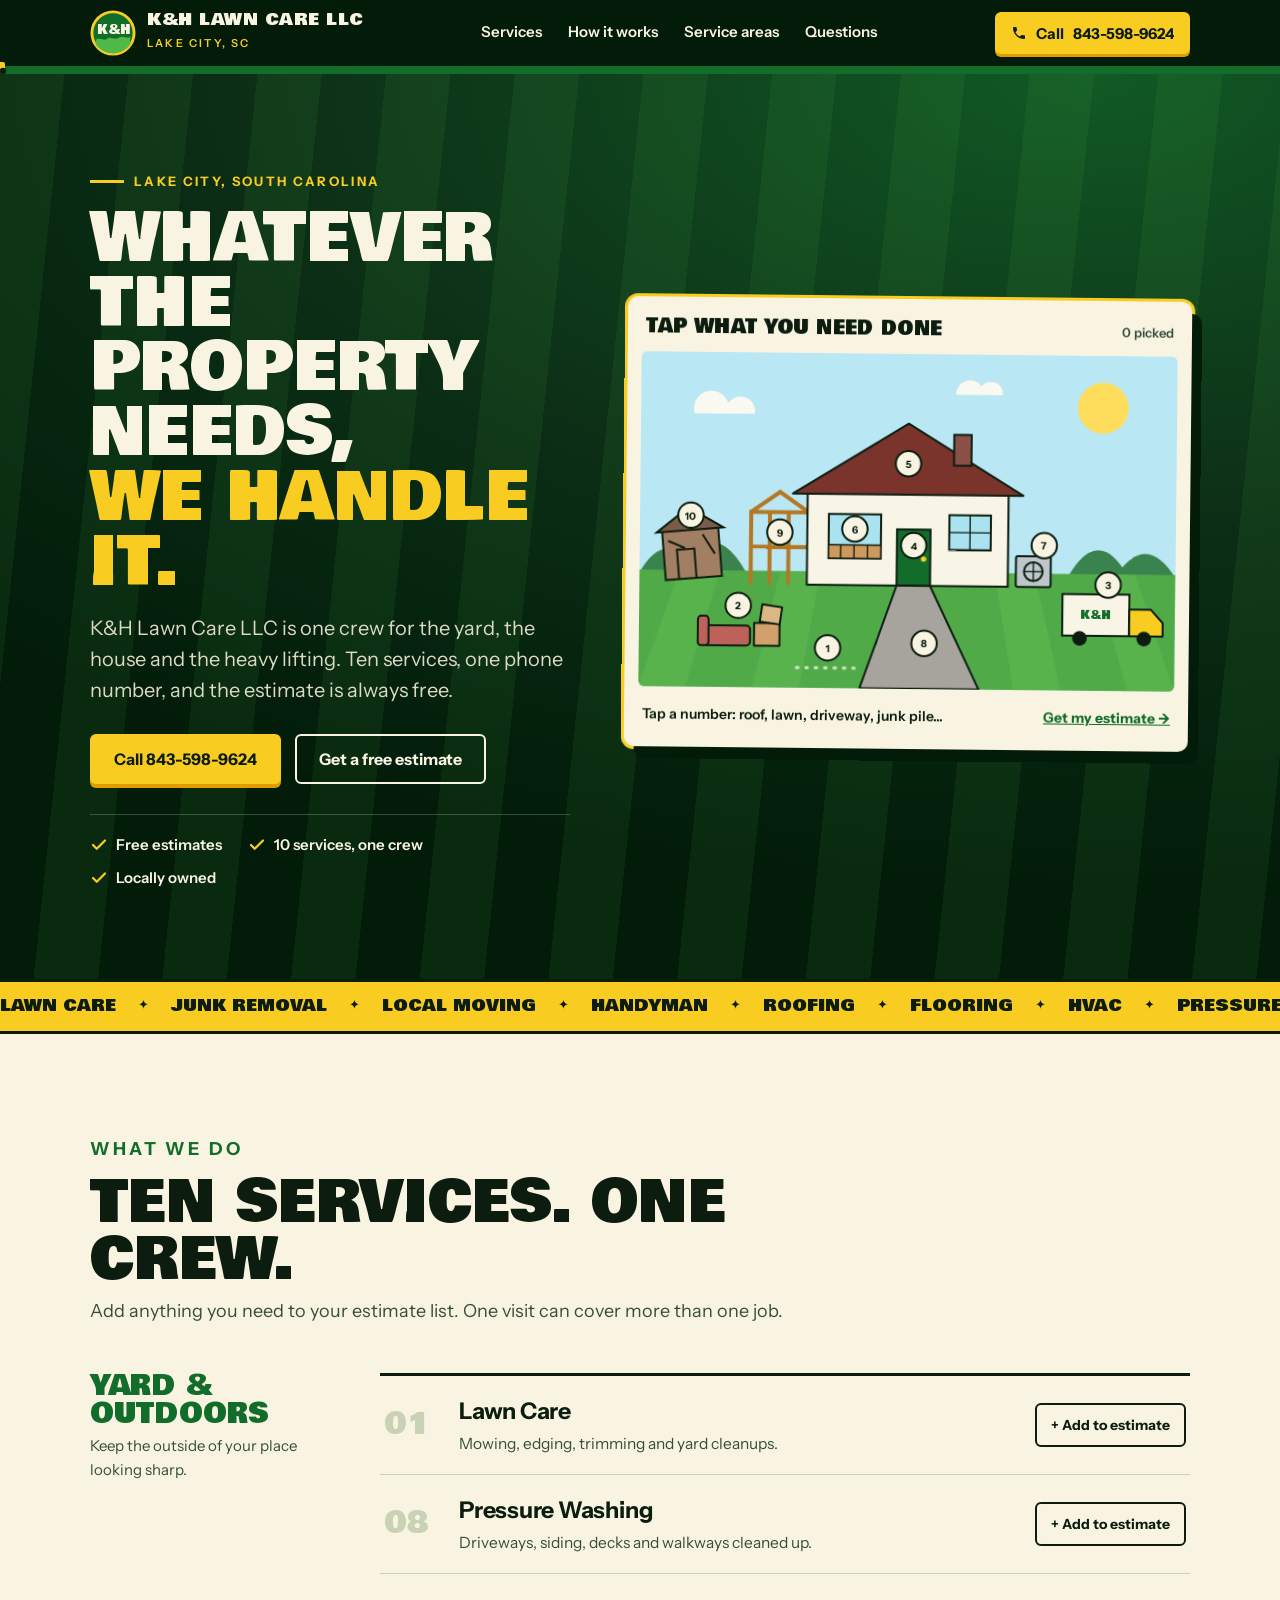
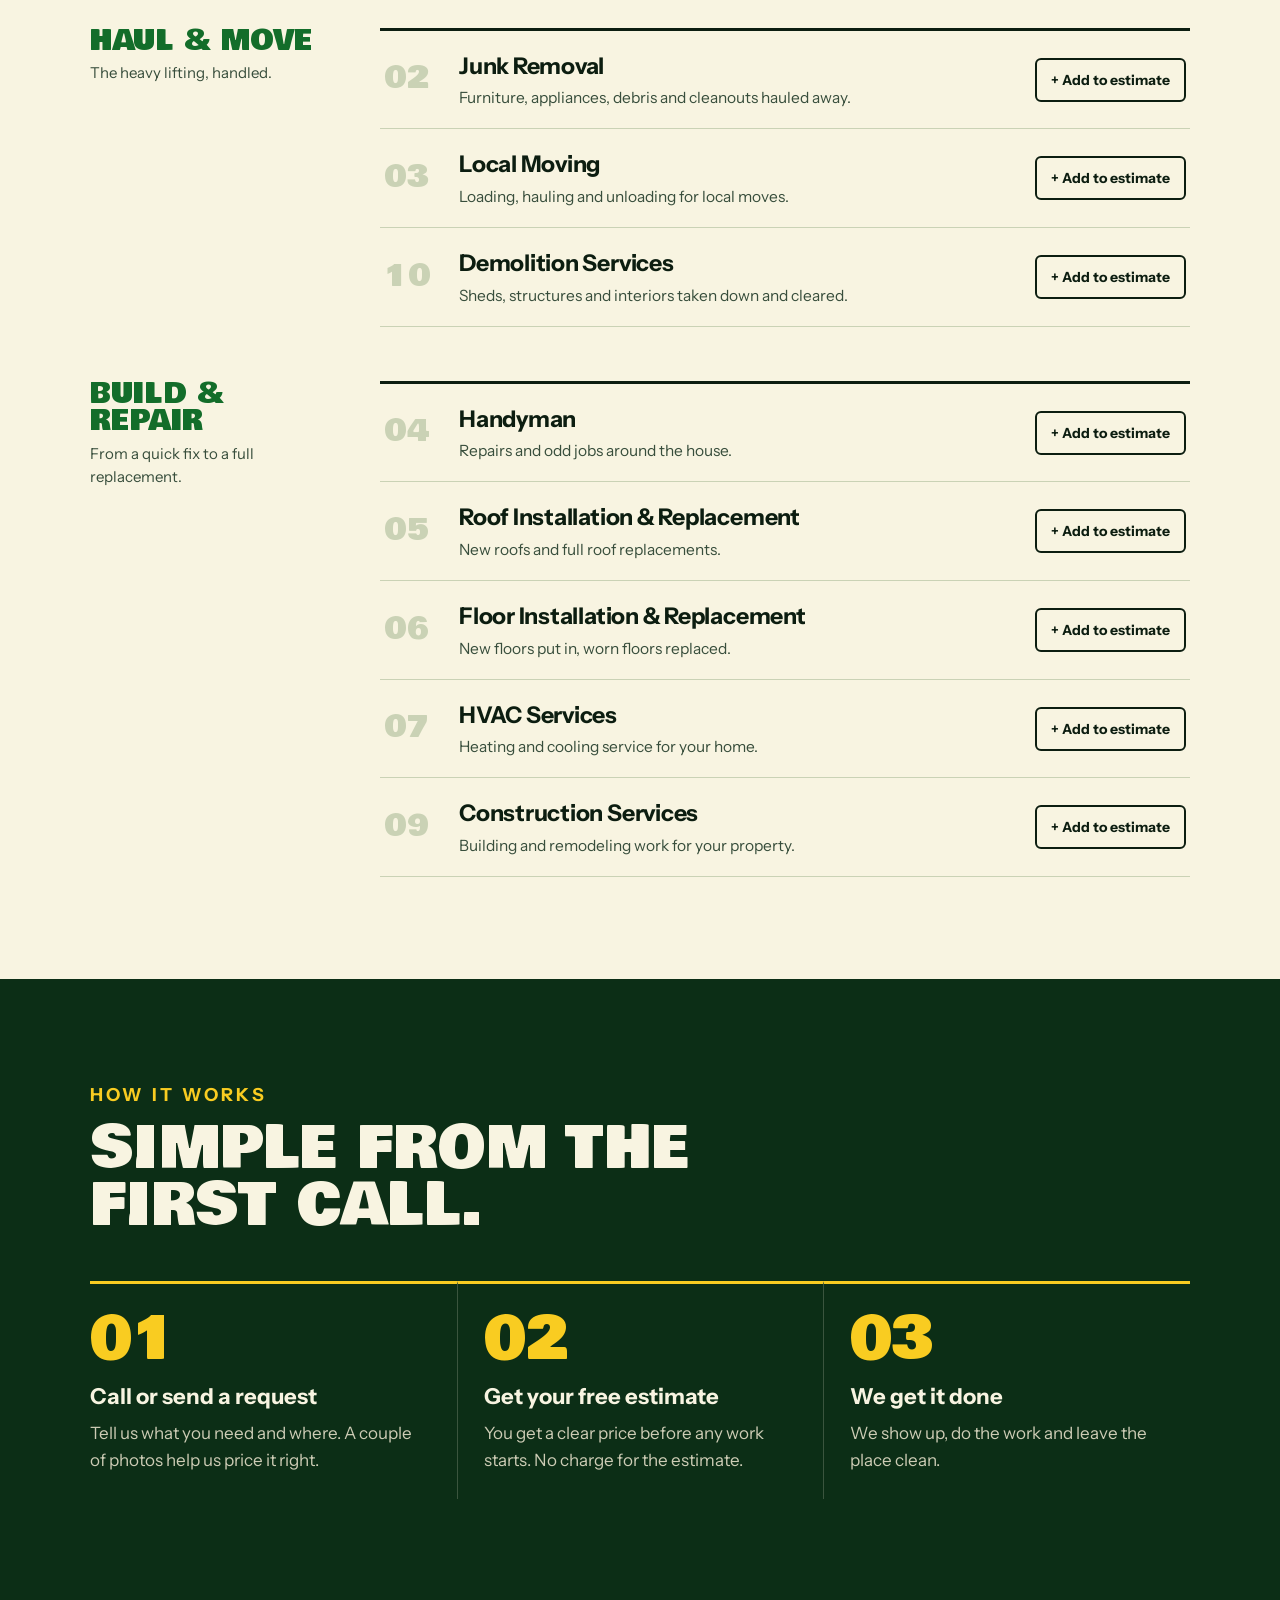
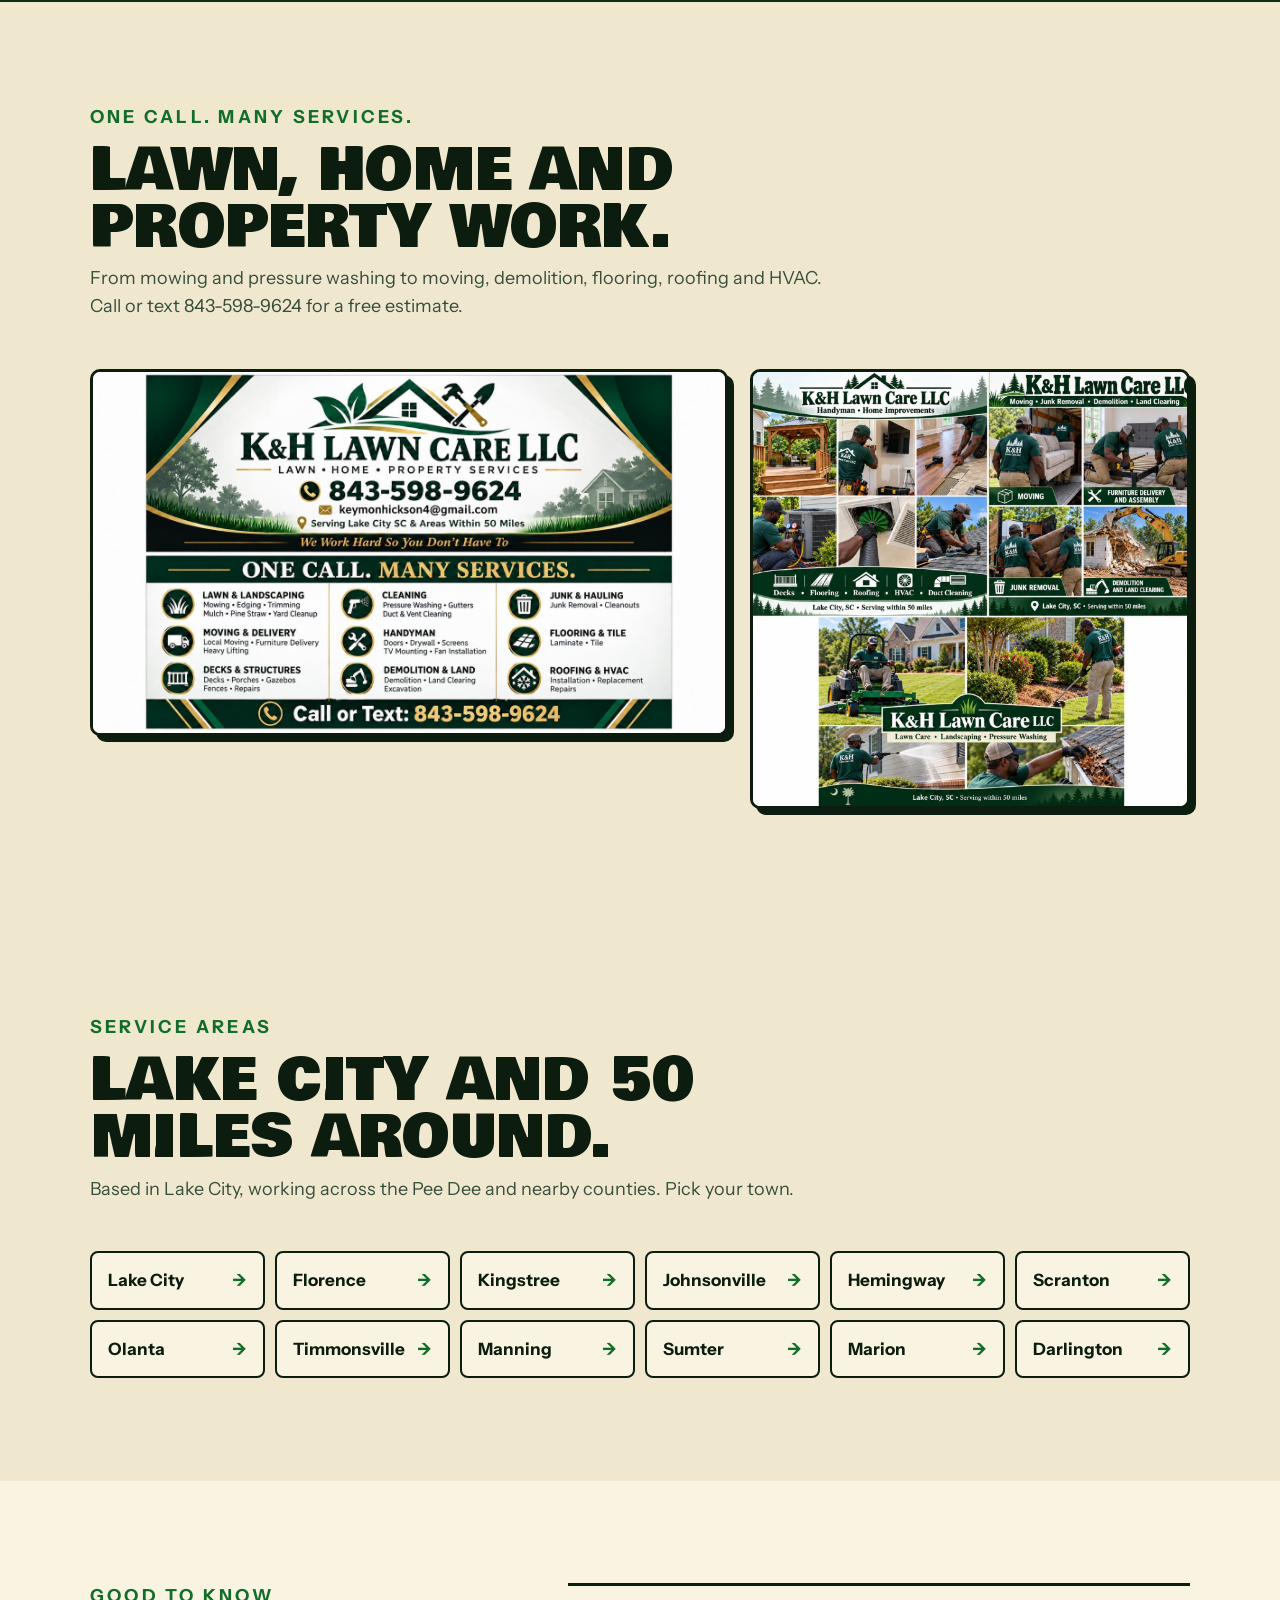
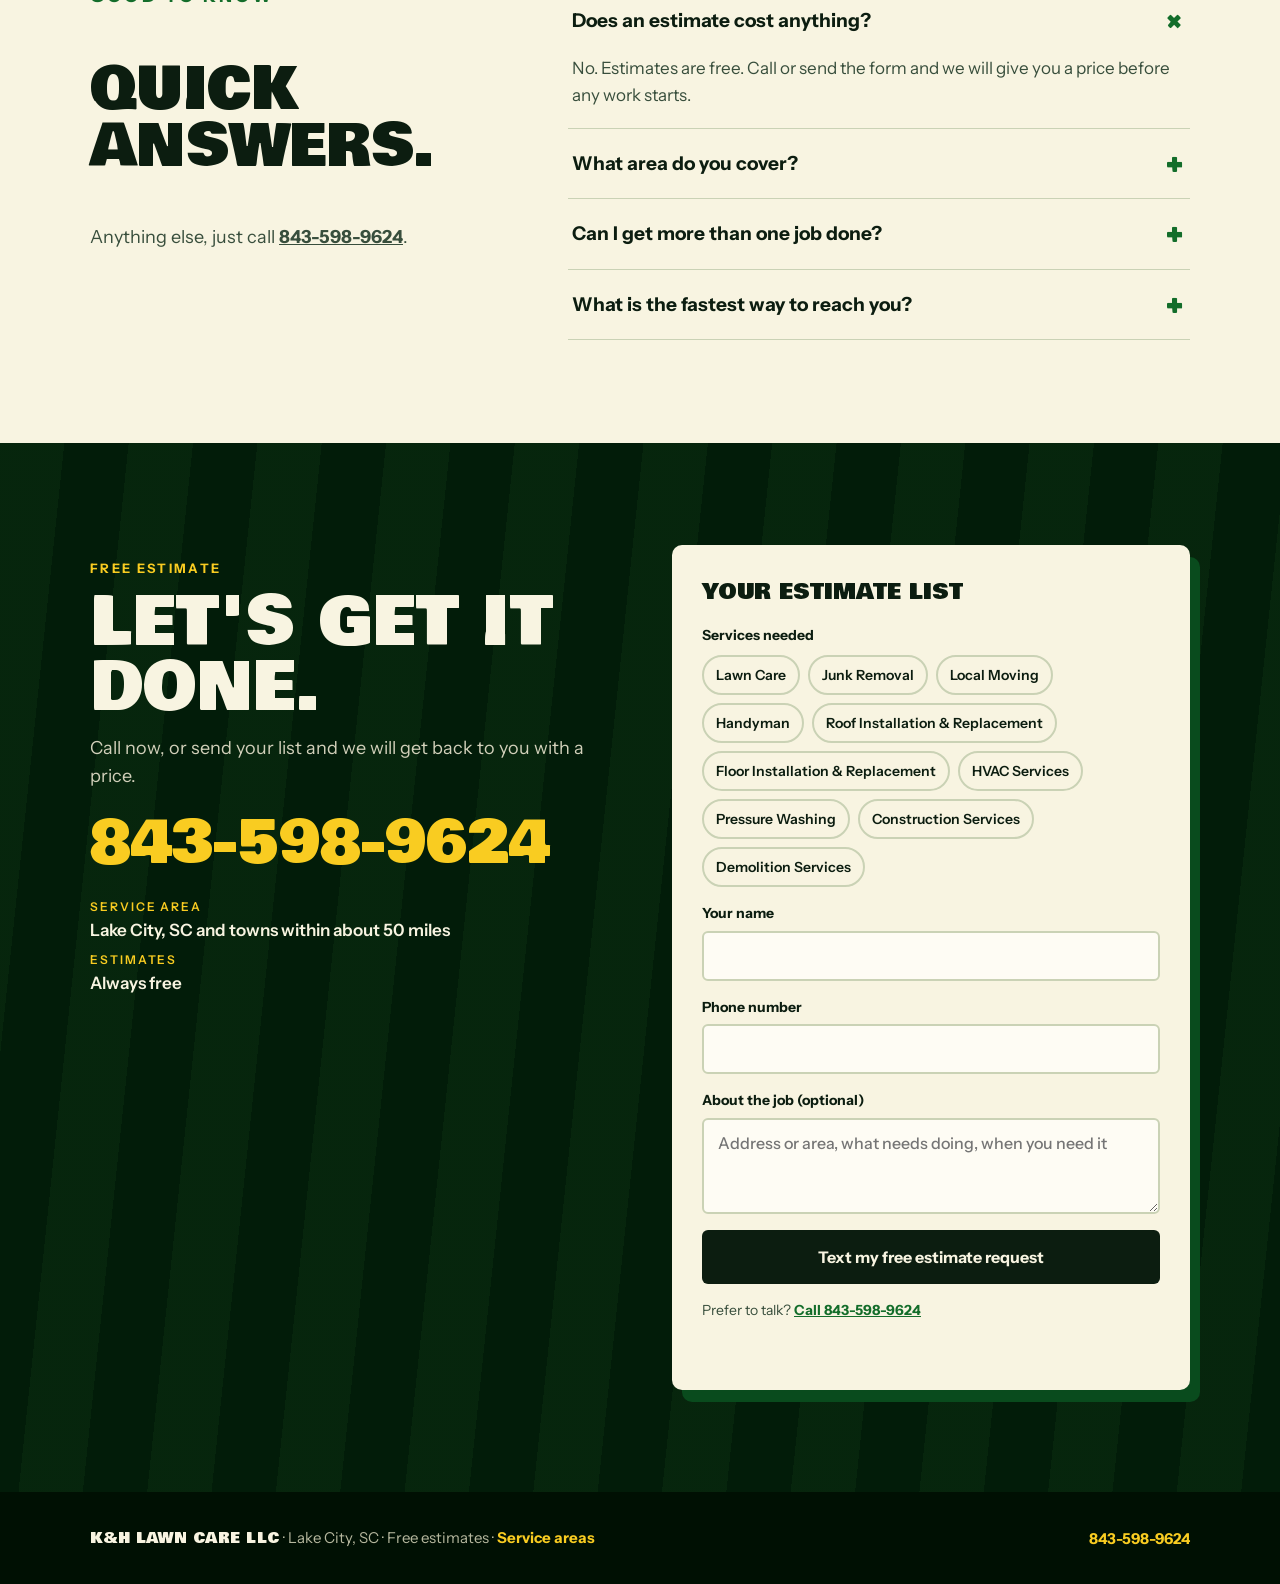
==== index.html @ 03512e48 "feat: add Keymon's flyer and services graphics to the services section Co-Authored-By: Claude Opus 5" ====
<!doctype html>
<html lang="en">
<head>
<meta charset="utf-8">
<meta name="viewport" content="width=device-width, initial-scale=1">
<title>K&amp;H Lawn Care LLC | Lawn, Hauling, Home &amp; Property Services in Lake City, SC</title>
<meta name="description" content="K&amp;H Lawn Care LLC in Lake City, SC: lawn care, junk removal, local moving, handyman, roofing, flooring, HVAC, pressure washing, construction and demolition. Free estimates. Call 843-598-9624.">
<meta property="og:title" content="K&amp;H Lawn Care LLC | Lake City, SC">
<meta property="og:description" content="Ten services, one crew, free estimates. Call 843-598-9624.">
<link rel="canonical" href="https://khlawncaresc.com/">
<meta property="og:url" content="https://khlawncaresc.com/">
<meta name="theme-color" content="#12351d">
<link rel="preconnect" href="https://fonts.googleapis.com">
<link rel="preconnect" href="https://fonts.gstatic.com" crossorigin>
<link href="https://fonts.googleapis.com/css2?family=Bowlby+One&family=Instrument+Sans:wght@400;500;600;700&display=swap" rel="stylesheet">
<script type="application/ld+json">
{
  "@context": "https://schema.org",
  "@type": "HomeAndConstructionBusiness",
  "name": "K&H Lawn Care LLC",
  "telephone": "+1-843-598-9624",
  "address": { "@type": "PostalAddress", "addressLocality": "Lake City", "addressRegion": "SC", "addressCountry": "US" },
  "url": "https://khlawncaresc.com/",
  "areaServed": ["Lake City, SC", "Florence, SC", "Kingstree, SC", "Johnsonville, SC", "Hemingway, SC", "Scranton, SC", "Olanta, SC", "Timmonsville, SC", "Manning, SC", "Sumter, SC", "Marion, SC", "Darlington, SC"],
  "makesOffer": ["Lawn Care", "Junk Removal", "Local Moving", "Handyman", "Roof Installation & Replacement", "Floor Installation & Replacement", "HVAC Services", "Pressure Washing", "Construction Services", "Demolition Services"]
}
</script>
<link rel="stylesheet" href="assets/site.css">
</head>
<body>
<a class="skip" href="#services">Skip to services</a>

<header class="bar">
  <div class="wrap">
    <a class="brand" href="#top" aria-label="K&amp;H Lawn Care LLC, home">
      <svg viewBox="0 0 48 48" aria-hidden="true">
        <circle cx="24" cy="24" r="22" fill="oklch(0.47 0.13 147)" stroke="oklch(0.86 0.17 92)" stroke-width="3"/>
        <path d="M6 31c5-3 8 2 12-1s7 2 12-1 8 2 12-1v8a22 22 0 0 1-36 0z" fill="oklch(0.7 0.18 142)"/>
        <text x="24" y="25" text-anchor="middle" font-family="Bowlby One, Arial Black, sans-serif" font-size="13" fill="oklch(0.965 0.025 95)">K&amp;H</text>
      </svg>
      <span><b>K&amp;H Lawn Care LLC</b><small>LAKE CITY, SC</small></span>
    </a>
    <nav aria-label="Main">
      <a href="#services">Services</a>
      <a href="#how">How it works</a>
      <a href="#areas">Service areas</a>
      <a href="#questions">Questions</a>
    </nav>
    <a class="btn btn-gold" href="tel:+18435989624">
      <svg width="16" height="16" viewBox="0 0 24 24" fill="currentColor" aria-hidden="true"><path d="M6.6 10.8a15.1 15.1 0 0 0 6.6 6.6l2.2-2.2a1 1 0 0 1 1-.25c1.1.37 2.3.57 3.6.57a1 1 0 0 1 1 1V20a1 1 0 0 1-1 1A17 17 0 0 1 3 4a1 1 0 0 1 1-1h3.5a1 1 0 0 1 1 1c0 1.250.2 2.45.57 3.57a1 1 0 0 1-.25 1z"/></svg>
      <span>Call </span>843-598-9624
    </a>
  </div>
  <div class="mowline" aria-hidden="true">
    <i></i>
    <svg viewBox="0 0 30 22"><rect x="6" y="9" width="17" height="8" rx="2" fill="oklch(0.86 0.17 92)"/><path d="M8 9 2 1" stroke="oklch(0.965 0.025 95)" stroke-width="2" stroke-linecap="round"/><circle cx="9" cy="18" r="3.2" fill="oklch(0.21 0.035 150)"/><circle cx="21" cy="18" r="3.2" fill="oklch(0.21 0.035 150)"/></svg>
  </div>
</header>

<main id="top">
  <div class="hero">
    <div class="wrap">
      <div>
        <p class="eyebrow rise" style="--i:0">Lake City, South Carolina</p>
        <h1 class="display rise" style="--i:1">Whatever the property needs, <em>we handle it.</em></h1>
        <p class="sub rise" style="--i:2">K&amp;H Lawn Care LLC is one crew for the yard, the house and the heavy lifting. Ten services, one phone number, and the estimate is always free.</p>
        <div class="actions rise" style="--i:3">
          <a class="btn btn-gold" href="tel:+18435989624">Call 843-598-9624</a>
          <a class="btn btn-line" href="#estimate">Get a free estimate</a>
        </div>
        <ul class="facts rise" style="--i:4">
          <li><svg viewBox="0 0 24 24" fill="none" stroke="currentColor" stroke-width="3" stroke-linecap="round" stroke-linejoin="round" aria-hidden="true"><path d="m4 12 5 5L20 6"/></svg>Free estimates</li>
          <li><svg viewBox="0 0 24 24" fill="none" stroke="currentColor" stroke-width="3" stroke-linecap="round" stroke-linejoin="round" aria-hidden="true"><path d="m4 12 5 5L20 6"/></svg>10 services, one crew</li>
          <li><svg viewBox="0 0 24 24" fill="none" stroke="currentColor" stroke-width="3" stroke-linecap="round" stroke-linejoin="round" aria-hidden="true"><path d="m4 12 5 5L20 6"/></svg>Locally owned</li>
        </ul>
      </div>

      <div class="picker rise" style="--i:3">
        <div class="picker-head">
          <b>Tap what you need done</b>
          <span id="pick-count">0 picked</span>
        </div>
        <svg class="scene" viewBox="0 0 800 500" role="group" aria-label="Illustration of a property. Pick the numbered spots to add services to your estimate.">
          <!-- sky -->
          <circle cx="690" cy="78" r="38" fill="oklch(0.9 0.15 95)"/>
          <path d="M80 92h90a22 22 0 0 0-40-16 26 26 0 0 0-50 16z" fill="oklch(0.98 0.01 95)"/>
          <path d="M470 60h70a18 18 0 0 0-32-13 21 21 0 0 0-38 13z" fill="oklch(0.98 0.01 95)"/>
          <!-- distant trees -->
          <path d="M0 330q40-70 80 0zM60 330q50-90 100 0zM640 330q45-80 90 0zM710 330q45-70 90 0z" fill="oklch(0.55 0.11 150)"/>
          <!-- lawn -->
          <rect class="part" data-part="lawn" y="326" width="800" height="174" fill="oklch(0.66 0.16 142)"/>
          <g opacity="0.35" fill="oklch(0.74 0.17 140)"><path d="M0 500 60 326h60L70 500zM170 500l40-174h60l-30 174zM560 500l-30-174h60l40 174zM730 500l-50-174h60l60 174z"/></g>
          <!-- shed (demolition) -->
          <g class="part" data-part="demolition" transform="rotate(-5 78 300)">
            <rect x="36" y="262" width="84" height="76" fill="oklch(0.62 0.06 60)" stroke="oklch(0.21 0.035 150)" stroke-width="3"/>
            <path d="M28 266 78 232l50 34z" fill="oklch(0.5 0.05 50)" stroke="oklch(0.21 0.035 150)" stroke-width="3"/>
            <path d="M56 338v-44h26v44M44 280l24 12M96 274l16 30" stroke="oklch(0.21 0.035 150)" stroke-width="3" fill="none"/>
          </g>
          <!-- construction frame -->
          <g class="part" data-part="construction" stroke="oklch(0.62 0.12 70)" stroke-width="6" fill="none" stroke-linecap="round">
            <path d="M166 344V238h86M166 238l43-30 43 30M194 344V238M222 344V238M166 290h86"/>
          </g>
          <!-- house -->
          <rect x="250" y="206" width="300" height="140" fill="oklch(0.97 0.02 95)" stroke="oklch(0.21 0.035 150)" stroke-width="3"/>
          <path class="part" data-part="roof" d="M228 210 400 104l172 106z" fill="oklch(0.42 0.1 30)" stroke="oklch(0.21 0.035 150)" stroke-width="3" stroke-linejoin="round"/>
          <rect x="468" y="120" width="26" height="46" fill="oklch(0.5 0.08 30)" stroke="oklch(0.21 0.035 150)" stroke-width="3"/>
          <!-- window with floor (flooring) -->
          <g class="part" data-part="flooring">
            <rect x="282" y="240" width="78" height="66" fill="oklch(0.88 0.06 215)" stroke="oklch(0.21 0.035 150)" stroke-width="3"/>
            <path d="M282 286h78v20h-78zM300 286v20M320 286v20M340 286v20" fill="oklch(0.72 0.1 70)" stroke="oklch(0.21 0.035 150)" stroke-width="2"/>
          </g>
          <!-- door (handyman) -->
          <g class="part" data-part="handyman">
            <rect x="384" y="262" width="50" height="84" fill="oklch(0.47 0.13 147)" stroke="oklch(0.21 0.035 150)" stroke-width="3"/>
            <circle cx="424" cy="306" r="4" fill="oklch(0.86 0.17 92)"/>
          </g>
          <rect x="462" y="240" width="62" height="52" fill="oklch(0.88 0.06 215)" stroke="oklch(0.21 0.035 150)" stroke-width="3"/>
          <path d="M493 240v52M462 266h62" stroke="oklch(0.21 0.035 150)" stroke-width="2"/>
          <!-- hvac -->
          <g class="part" data-part="hvac">
            <rect x="562" y="300" width="52" height="46" rx="3" fill="oklch(0.82 0.01 220)" stroke="oklch(0.21 0.035 150)" stroke-width="3"/>
            <circle cx="588" cy="323" r="14" fill="none" stroke="oklch(0.21 0.035 150)" stroke-width="3"/>
            <path d="M588 309v28M574 323h28" stroke="oklch(0.21 0.035 150)" stroke-width="2"/>
          </g>
          <!-- driveway (pressure washing) -->
          <path class="part" data-part="washing" d="M384 346h50l74 154H330z" fill="oklch(0.72 0.01 90)" stroke="oklch(0.21 0.035 150)" stroke-width="3" stroke-linejoin="round"/>
          <!-- moving truck -->
          <g class="part" data-part="moving">
            <rect x="632" y="356" width="100" height="62" fill="oklch(0.97 0.02 95)" stroke="oklch(0.21 0.035 150)" stroke-width="3"/>
            <path d="M732 378h32l18 20v20h-50z" fill="oklch(0.86 0.17 92)" stroke="oklch(0.21 0.035 150)" stroke-width="3" stroke-linejoin="round"/>
            <circle cx="658" cy="422" r="11" fill="oklch(0.21 0.035 150)"/><circle cx="754" cy="422" r="11" fill="oklch(0.21 0.035 150)"/>
            <text x="682" y="392" text-anchor="middle" font-family="Bowlby One, Arial Black, sans-serif" font-size="17" fill="oklch(0.47 0.13 147)">K&amp;H</text>
          </g>
          <!-- junk pile -->
          <g class="part" data-part="junk" stroke="oklch(0.21 0.035 150)" stroke-width="3" stroke-linejoin="round">
            <rect x="96" y="408" width="70" height="30" rx="6" fill="oklch(0.6 0.12 25)"/>
            <rect x="88" y="394" width="16" height="44" rx="5" fill="oklch(0.6 0.12 25)"/>
            <rect x="172" y="404" width="38" height="34" fill="oklch(0.74 0.09 70)"/>
            <rect x="182" y="378" width="30" height="26" fill="oklch(0.8 0.08 75)" transform="rotate(8 197 391)"/>
          </g>
          <!-- mow stripe highlight -->
          <path class="part" data-part="lawnmark" d="M236 470h92" stroke="oklch(0.965 0.025 95)" stroke-width="5" stroke-dasharray="2 12" stroke-linecap="round" opacity="0.7"/>

          <!-- pins -->
          <g class="pin" role="button" tabindex="0" aria-pressed="false" data-id="lawn" aria-label="Lawn Care" style="--n:1"><circle class="halo" cx="282" cy="440" r="20"/><circle r="28" cx="282" cy="440" fill="transparent"/><circle class="dot" cx="282" cy="440" r="19"/><text x="282" y="441">1</text></g>
          <g class="pin" role="button" tabindex="0" aria-pressed="false" data-id="junk" aria-label="Junk Removal" style="--n:2"><circle class="halo" cx="148" cy="378" r="20"/><circle r="28" cx="148" cy="378" fill="transparent"/><circle class="dot" cx="148" cy="378" r="19"/><text x="148" y="379">2</text></g>
          <g class="pin" role="button" tabindex="0" aria-pressed="false" data-id="moving" aria-label="Local Moving" style="--n:3"><circle class="halo" cx="700" cy="342" r="20"/><circle r="28" cx="700" cy="342" fill="transparent"/><circle class="dot" cx="700" cy="342" r="19"/><text x="700" y="343">3</text></g>
          <g class="pin" role="button" tabindex="0" aria-pressed="false" data-id="handyman" aria-label="Handyman" style="--n:4"><circle class="halo" cx="409" cy="286" r="20"/><circle r="28" cx="409" cy="286" fill="transparent"/><circle class="dot" cx="409" cy="286" r="19"/><text x="409" y="287">4</text></g>
          <g class="pin" role="button" tabindex="0" aria-pressed="false" data-id="roof" aria-label="Roof Installation and Replacement" style="--n:5"><circle class="halo" cx="400" cy="164" r="20"/><circle r="28" cx="400" cy="164" fill="transparent"/><circle class="dot" cx="400" cy="164" r="19"/><text x="400" y="165">5</text></g>
          <g class="pin" role="button" tabindex="0" aria-pressed="false" data-id="flooring" aria-label="Floor Installation and Replacement" style="--n:6"><circle class="halo" cx="321" cy="262" r="20"/><circle r="28" cx="321" cy="262" fill="transparent"/><circle class="dot" cx="321" cy="262" r="19"/><text x="321" y="263">6</text></g>
          <g class="pin" role="button" tabindex="0" aria-pressed="false" data-id="hvac" aria-label="HVAC Services" style="--n:7"><circle class="halo" cx="604" cy="284" r="20"/><circle r="28" cx="604" cy="284" fill="transparent"/><circle class="dot" cx="604" cy="284" r="19"/><text x="604" y="285">7</text></g>
          <g class="pin" role="button" tabindex="0" aria-pressed="false" data-id="washing" aria-label="Pressure Washing" style="--n:8"><circle class="halo" cx="426" cy="432" r="20"/><circle r="28" cx="426" cy="432" fill="transparent"/><circle class="dot" cx="426" cy="432" r="19"/><text x="426" y="433">8</text></g>
          <g class="pin" role="button" tabindex="0" aria-pressed="false" data-id="construction" aria-label="Construction Services" style="--n:9"><circle class="halo" cx="209" cy="268" r="20"/><circle r="28" cx="209" cy="268" fill="transparent"/><circle class="dot" cx="209" cy="268" r="19"/><text x="209" y="269">9</text></g>
          <g class="pin" role="button" tabindex="0" aria-pressed="false" data-id="demolition" aria-label="Demolition Services" style="--n:10"><circle class="halo" cx="76" cy="244" r="20"/><circle r="28" cx="76" cy="244" fill="transparent"/><circle class="dot" cx="76" cy="244" r="19"/><text x="76" y="245">10</text></g>
        </svg>
        <div class="picker-foot">
          <p id="pick-list" aria-live="polite">Tap a number: roof, lawn, driveway, junk pile...</p>
          <a href="#estimate">Get my estimate →</a>
        </div>
      </div>
    </div>
  </div>

  <div class="ticker" aria-hidden="true">
    <div>
      <span>Lawn Care</span><span>Junk Removal</span><span>Local Moving</span><span>Handyman</span><span>Roofing</span><span>Flooring</span><span>HVAC</span><span>Pressure Washing</span><span>Construction</span><span>Demolition</span><span>Free Estimates</span>
      <span>Lawn Care</span><span>Junk Removal</span><span>Local Moving</span><span>Handyman</span><span>Roofing</span><span>Flooring</span><span>HVAC</span><span>Pressure Washing</span><span>Construction</span><span>Demolition</span><span>Free Estimates</span>
    </div>
  </div>

  <section id="services">
    <div class="wrap">
      <div class="sec-head reveal">
        <p class="eyebrow">What we do</p>
        <h2 class="display">Ten services. One crew.</h2>
        <p>Add anything you need to your estimate list. One visit can cover more than one job.</p>
      </div>
      <div class="groups" id="groups"></div>
    </div>
  </section>

  <section id="how" class="how">
    <div class="wrap">
      <div class="sec-head reveal">
        <p class="eyebrow">How it works</p>
        <h2 class="display">Simple from the first call.</h2>
      </div>
      <ol class="steps reveal">
        <li><h3>Call or send a request</h3><p>Tell us what you need and where. A couple of photos help us price it right.</p></li>
        <li><h3>Get your free estimate</h3><p>You get a clear price before any work starts. No charge for the estimate.</p></li>
        <li><h3>We get it done</h3><p>We show up, do the work and leave the place clean.</p></li>
      </ol>
    </div>
  </section>

  <section id="work" class="work">
    <div class="wrap">
      <div class="sec-head reveal">
        <p class="eyebrow">One call. Many services.</p>
        <h2 class="display">Lawn, home and property work.</h2>
        <p>From mowing and pressure washing to moving, demolition, flooring, roofing and HVAC. Call or text 843-598-9624 for a free estimate.</p>
      </div>
      <div class="flyers reveal">
        <figure><img src="assets/kh-flyer.jpg" width="1400" height="800" loading="lazy" alt="K&amp;H Lawn Care LLC flyer: lawn and landscaping, cleaning, junk and hauling, moving and delivery, handyman, flooring and tile, decks and structures, demolition and land, roofing and HVAC. Call or text 843-598-9624."></figure>
        <figure><img src="assets/kh-services.jpg" width="1400" height="1400" loading="lazy" alt="K&amp;H Lawn Care LLC services: decks, flooring, roofing, HVAC, duct cleaning, moving, furniture assembly, junk removal, demolition, lawn care, landscaping and pressure washing."></figure>
      </div>
    </div>
  </section>

  <section id="areas" class="areas">
    <div class="wrap">
      <div class="sec-head reveal">
        <p class="eyebrow">Service areas</p>
        <h2 class="display">Lake City and 50 miles around.</h2>
        <p>Based in Lake City, working across the Pee Dee and nearby counties. Pick your town.</p>
      </div>
      <ul class="area-grid reveal">
          <li><a href="service-areas/lake-city/">Lake City</a></li>
          <li><a href="service-areas/florence/">Florence</a></li>
          <li><a href="service-areas/kingstree/">Kingstree</a></li>
          <li><a href="service-areas/johnsonville/">Johnsonville</a></li>
          <li><a href="service-areas/hemingway/">Hemingway</a></li>
          <li><a href="service-areas/scranton/">Scranton</a></li>
          <li><a href="service-areas/olanta/">Olanta</a></li>
          <li><a href="service-areas/timmonsville/">Timmonsville</a></li>
          <li><a href="service-areas/manning/">Manning</a></li>
          <li><a href="service-areas/sumter/">Sumter</a></li>
          <li><a href="service-areas/marion/">Marion</a></li>
          <li><a href="service-areas/darlington/">Darlington</a></li>
      </ul>
    </div>
  </section>

  <section id="questions">
    <div class="wrap faq">
      <div class="sec-head reveal">
        <p class="eyebrow">Good to know</p>
        <h2 class="display">Quick answers.</h2>
        <p>Anything else, just call <a href="tel:+18435989624"><strong>843-598-9624</strong></a>.</p>
      </div>
      <div class="reveal">
        <details open>
          <summary>Does an estimate cost anything?</summary>
          <p>No. Estimates are free. Call or send the form and we will give you a price before any work starts.</p>
        </details>
        <details>
          <summary>What area do you cover?</summary>
          <p>We are based in Lake City, SC and work in towns within about 50 miles, including Florence, Kingstree, Johnsonville, Manning, Sumter, Marion and Darlington. Not sure if we come to you? Call and ask.</p>
        </details>
        <details>
          <summary>Can I get more than one job done?</summary>
          <p>Yes. Pick every service you need on this page and we will price it all in one estimate.</p>
        </details>
        <details>
          <summary>What is the fastest way to reach you?</summary>
          <p>Call 843-598-9624. You can also send the request form and we will get back to you.</p>
        </details>
      </div>
    </div>
  </section>

  <section id="estimate" class="estimate">
    <div class="wrap est-grid">
      <div class="reveal">
        <p class="eyebrow">Free estimate</p>
        <h2 class="display">Let's get it done.</h2>
        <p class="sub">Call now, or send your list and we will get back to you with a price.</p>
        <a class="phone" href="tel:+18435989624">843-598-9624</a>
        <ul class="est-meta">
          <li><span>Service area</span>Lake City, SC and towns within about 50 miles</li>
          <li><span>Estimates</span>Always free</li>
        </ul>
      </div>
      <form id="estimate-form" class="reveal" novalidate>
        <h3>Your estimate list</h3>
        <fieldset>
          <legend>Services needed</legend>
          <div class="chips" id="chips"></div>
        </fieldset>
        <label>Your name
          <input name="name" autocomplete="name" required>
        </label>
        <label>Phone number
          <input name="phone" type="tel" autocomplete="tel" inputmode="tel" required>
        </label>
        <label>About the job (optional)
          <textarea name="details" placeholder="Address or area, what needs doing, when you need it"></textarea>
        </label>
        <button class="btn" type="submit">Text my free estimate request</button>
        <p class="sms-alt">Prefer to talk? <a href="tel:+18435989624">Call 843-598-9624</a></p>
        <p class="note" id="form-note" role="status" aria-live="polite"></p>
      </form>
    </div>
  </section>
</main>

<footer>
  <div class="wrap">
    <span><b>K&amp;H Lawn Care LLC</b> · Lake City, SC · Free estimates · <a href="#areas">Service areas</a></span>
    <a href="tel:+18435989624">843-598-9624</a>
  </div>
</footer>

<div class="callbar">
  <a class="c1" href="tel:+18435989624">Call now</a>
  <a class="c2" href="#estimate" id="bar-est">Free estimate</a>
</div>

<script>
  document.documentElement.classList.add('js');
  const GROUPS = [
    { title: 'Yard & outdoors', blurb: 'Keep the outside of your place looking sharp.', items: [
      { id: 'lawn', name: 'Lawn Care', text: 'Mowing, edging, trimming and yard cleanups.' },
      { id: 'washing', name: 'Pressure Washing', text: 'Driveways, siding, decks and walkways cleaned up.' },
    ] },
    { title: 'Haul & move', blurb: 'The heavy lifting, handled.', items: [
      { id: 'junk', name: 'Junk Removal', text: 'Furniture, appliances, debris and cleanouts hauled away.' },
      { id: 'moving', name: 'Local Moving', text: 'Loading, hauling and unloading for local moves.' },
      { id: 'demolition', name: 'Demolition Services', text: 'Sheds, structures and interiors taken down and cleared.' },
    ] },
    { title: 'Build & repair', blurb: 'From a quick fix to a full replacement.', items: [
      { id: 'handyman', name: 'Handyman', text: 'Repairs and odd jobs around the house.' },
      { id: 'roof', name: 'Roof Installation & Replacement', text: 'New roofs and full roof replacements.' },
      { id: 'flooring', name: 'Floor Installation & Replacement', text: 'New floors put in, worn floors replaced.' },
      { id: 'hvac', name: 'HVAC Services', text: 'Heating and cooling service for your home.' },
      { id: 'construction', name: 'Construction Services', text: 'Building and remodeling work for your property.' },
    ] },
  ];
  const ORDER = ['lawn', 'junk', 'moving', 'handyman', 'roof', 'flooring', 'hvac', 'washing', 'construction', 'demolition'];
  const SERVICES = Object.fromEntries(GROUPS.flatMap((g) => g.items).map((s) => [s.id, s]));
  const PART_OF = { roof: 'roof', lawn: 'lawn', junk: 'junk', moving: 'moving', handyman: 'handyman', flooring: 'flooring', hvac: 'hvac', washing: 'washing', construction: 'construction', demolition: 'demolition' };
  const pad = (n) => String(n).padStart(2, '0');

  let selected = new Set();

  const groupsEl = document.getElementById('groups');
  groupsEl.innerHTML = GROUPS.map((g) => `
    <div class="group reveal">
      <header><h3 class="display">${g.title}</h3><p>${g.blurb}</p></header>
      <ul class="rows">${g.items.map((s) => `
        <li class="row" data-row="${s.id}">
          <span class="num" aria-hidden="true">${pad(ORDER.indexOf(s.id) + 1)}</span>
          <div><h4>${s.name}</h4><p>${s.text}</p></div>
          <button class="add" type="button" data-id="${s.id}" aria-pressed="false">+ Add to estimate</button>
        </li>`).join('')}
      </ul>
    </div>`).join('');

  document.getElementById('chips').innerHTML = ORDER.map((id) =>
    `<button class="chip" type="button" data-id="${id}" aria-pressed="false">${SERVICES[id].name}</button>`).join('');

  function render() {
    const names = ORDER.filter((id) => selected.has(id)).map((id) => SERVICES[id].name);
    document.querySelectorAll('[data-id]').forEach((el) => {
      const on = selected.has(el.dataset.id);
      el.setAttribute('aria-pressed', String(on));
      if (el.classList.contains('add')) el.textContent = on ? '✓ On your list' : '+ Add to estimate';
    });
    document.querySelectorAll('[data-row]').forEach((el) => el.classList.toggle('on', selected.has(el.dataset.row)));
    document.querySelectorAll('.scene [data-part]').forEach((el) => {
      const on = [...selected].some((id) => PART_OF[id] === el.dataset.part);
      el.style.filter = on ? 'drop-shadow(0 0 0 oklch(0.86 0.17 92)) drop-shadow(0 0 7px oklch(0.86 0.17 92))' : '';
    });
    document.getElementById('pick-count').textContent = `${names.length} picked`;
    document.getElementById('pick-list').textContent = names.length ? names.join(', ') : 'Tap a number: roof, lawn, driveway, junk pile...';
    document.getElementById('bar-est').textContent = names.length ? `Free estimate (${names.length})` : 'Free estimate';
  }

  function toggle(id) {
    const next = new Set(selected);
    if (next.has(id)) next.delete(id); else next.add(id);
    selected = next;
    render();
  }

  document.addEventListener('click', (event) => {
    const target = event.target.closest('[data-id]');
    if (target) toggle(target.dataset.id);
  });
  document.addEventListener('keydown', (event) => {
    const pin = event.target.closest && event.target.closest('.pin');
    if (pin && (event.key === 'Enter' || event.key === ' ')) { event.preventDefault(); toggle(pin.dataset.id); }
  });

  // No server needed: the request opens a text message to K&H with everything filled in.
  const form = document.getElementById('estimate-form');
  const note = document.getElementById('form-note');
  form.addEventListener('submit', (event) => {
    event.preventDefault();
    const data = new FormData(form);
    const missing = ['name', 'phone'].filter((key) => !String(data.get(key) || '').trim());
    ['name', 'phone'].forEach((key) => form.elements[key].setAttribute('aria-invalid', String(missing.includes(key))));
    note.classList.toggle('err', missing.length > 0);
    if (missing.length) { note.textContent = 'Please add your name and phone number so we can call you back.'; form.elements[missing[0]].focus(); return; }
    const names = ORDER.filter((id) => selected.has(id)).map((id) => SERVICES[id].name);
    const lines = [
      'Hi K&H, I would like a free estimate.',
      `Name: ${String(data.get('name')).trim()}`,
      `Phone: ${String(data.get('phone')).trim()}`,
      names.length ? `Services: ${names.join(', ')}` : '',
      String(data.get('details') || '').trim() ? `Details: ${String(data.get('details')).trim()}` : '',
    ].filter(Boolean);
    note.textContent = 'Opening your text messages. Just press send. On a computer? Call 843-598-9624.';
    window.location.href = 'sms:+18435989624?&body=' + encodeURIComponent(lines.join('\n'));
  });

  const io = new IntersectionObserver((entries) => entries.forEach((entry) => {
    if (entry.isIntersecting) { entry.target.classList.add('in'); io.unobserve(entry.target); }
  }), { rootMargin: '0px 0px -8% 0px' });
  document.querySelectorAll('.reveal').forEach((el) => io.observe(el));

  const mow = document.querySelector('.mowline');
  let ticking = false;
  function progress() {
    const max = document.documentElement.scrollHeight - innerHeight;
    mow.style.setProperty('--p', max > 0 ? Math.min(1, scrollY / max).toFixed(4) : 0);
    ticking = false;
  }
  addEventListener('scroll', () => { if (!ticking) { ticking = true; requestAnimationFrame(progress); } }, { passive: true });
  progress();
  render();
</script>
</body>
</html>
---- assets/site.css ----
:root {
    --pine: oklch(0.27 0.06 150);
    --pine-deep: oklch(0.2 0.05 150);
    --leaf: oklch(0.47 0.13 147);
    --grass: oklch(0.7 0.18 142);
    --gold: oklch(0.86 0.17 92);
    --gold-deep: oklch(0.74 0.16 80);
    --cream: oklch(0.965 0.025 95);
    --cream-2: oklch(0.93 0.035 95);
    --ink: oklch(0.21 0.035 150);
    --ink-soft: oklch(0.4 0.04 150);
    --rule: oklch(0.85 0.04 120);
    --display: "Bowlby One", "Arial Black", Impact, sans-serif;
    --body: "Instrument Sans", "Helvetica Neue", Helvetica, sans-serif;
    --ease: cubic-bezier(0.16, 1, 0.3, 1);
    --gutter: clamp(18px, 4vw, 40px);
  }
  * { box-sizing: border-box; }
  html { scroll-behavior: smooth; scroll-padding-top: 84px; }
  body {
    margin: 0;
    font-family: var(--body);
    font-size: 17px;
    line-height: 1.55;
    color: var(--ink);
    background: var(--cream);
    -webkit-font-smoothing: antialiased;
  }
  a { color: inherit; }
  img, svg { max-width: 100%; display: block; }
  .wrap { max-width: 1180px; margin: 0 auto; padding-inline: var(--gutter); }
  .display { font-family: var(--display); font-weight: 400; line-height: 0.98; letter-spacing: 0.005em; text-transform: uppercase; }
  .eyebrow { font-weight: 700; font-size: 13px; letter-spacing: 0.18em; text-transform: uppercase; }
  :focus-visible { outline: 3px solid var(--gold); outline-offset: 3px; }
  .skip { position: absolute; left: -999px; top: 0; background: var(--gold); color: var(--ink); padding: 10px 14px; z-index: 50; font-weight: 700; }
  .skip:focus { left: 8px; top: 8px; }


  /* Header */
  .bar { position: sticky; top: 0; z-index: 30; background: var(--pine-deep); color: var(--cream); }
  .bar .wrap { display: flex; align-items: center; justify-content: space-between; gap: 14px; padding-block: 10px; }
  .brand { display: flex; align-items: center; gap: 11px; text-decoration: none; }
  .brand svg { width: 46px; height: 46px; flex: none; }
  .brand b { font-family: var(--display); font-weight: 400; font-size: 17px; letter-spacing: 0.03em; display: block; line-height: 1; text-transform: uppercase; }
  .brand small { font-size: 11px; letter-spacing: 0.2em; color: var(--gold); font-weight: 600; }
  .bar nav { display: none; gap: 26px; font-size: 15px; font-weight: 600; }
  .bar nav a { text-decoration: none; padding-block: 6px; border-bottom: 2px solid transparent; }
  .bar nav a:hover { border-color: var(--gold); }
  @media (min-width: 900px) { .bar nav { display: flex; } }

  .btn {
    display: inline-flex; align-items: center; justify-content: center; gap: 9px;
    font: 700 16px/1 var(--body); text-decoration: none; cursor: pointer;
    padding: 15px 22px; border-radius: 6px; border: 2px solid transparent;
    transition: transform 0.25s var(--ease), background-color 0.2s, box-shadow 0.25s var(--ease);
  }
  .btn:active { transform: translateY(1px); }
  .btn-gold { background: var(--gold); color: var(--ink); box-shadow: 0 4px 0 var(--gold-deep); }
  .btn-gold:hover { transform: translateY(-2px); box-shadow: 0 6px 0 var(--gold-deep); }
  .btn-line { border-color: var(--cream); color: var(--cream); }
  .btn-line:hover { background: color-mix(in oklch, var(--cream) 14%, transparent); }
  .bar .btn { padding: 11px 14px; font-size: 15px; box-shadow: 0 3px 0 var(--gold-deep); white-space: nowrap; }
  @media (max-width: 479px) { .brand b { font-size: 14px; } .brand svg { width: 40px; height: 40px; } .bar .btn { font-size: 14px; padding: 10px 11px; } }
  .bar .btn span { display: none; }
  @media (min-width: 480px) { .bar .btn span { display: inline; } }

  /* Mower progress strip */
  .mowline { position: relative; height: 8px; background: var(--leaf); overflow: visible; }
  .mowline i { position: absolute; inset: 0; background: var(--grass); transform-origin: left; transform: scaleX(var(--p, 0)); }
  .mowline svg { position: absolute; top: -13px; left: calc(var(--p, 0) * 100%); width: 30px; height: 22px; transform: translateX(-60%); }

  /* Hero */
  .hero {
    position: relative; color: var(--cream); overflow: hidden;
    background:
      repeating-linear-gradient(96deg, color-mix(in oklch, var(--grass) 9%, transparent) 0 64px, transparent 64px 128px),
      radial-gradient(120% 90% at 85% 0%, color-mix(in oklch, var(--leaf) 70%, var(--pine)) 0%, var(--pine) 55%, var(--pine-deep) 100%);
  }
  .hero .wrap { display: grid; gap: clamp(28px, 5vw, 56px); padding-block: clamp(40px, 7vw, 84px) clamp(48px, 7vw, 90px); }
  @media (min-width: 980px) { .hero .wrap { grid-template-columns: 0.92fr 1.08fr; align-items: center; } }
  .hero .eyebrow { color: var(--gold); display: flex; align-items: center; gap: 10px; }
  .hero .eyebrow::before { content: ""; width: 34px; height: 3px; background: var(--gold); }
  .hero h1 { font-size: clamp(40px, 9vw, 66px); margin: 16px 0 18px; }
  .hero h1 em { font-style: normal; color: var(--gold); display: block; }
  .hero p.sub { font-size: clamp(17px, 2vw, 20px); max-width: 30em; margin: 0 0 28px; color: color-mix(in oklch, var(--cream) 88%, var(--pine)); }
  .hero .actions { display: flex; flex-wrap: wrap; gap: 14px; }
  .hero .facts { display: flex; flex-wrap: wrap; gap: 10px 26px; margin: 30px 0 0; padding: 18px 0 0; list-style: none; border-top: 1px solid color-mix(in oklch, var(--cream) 22%, transparent); font-weight: 600; font-size: 15px; }
  .hero .facts li { display: flex; align-items: center; gap: 8px; }
  .hero .facts svg { width: 18px; height: 18px; color: var(--gold); }

  .rise { opacity: 0; transform: translateY(22px); animation: rise 0.9s var(--ease) forwards; animation-delay: calc(var(--i, 0) * 90ms + 80ms); }
  @keyframes rise { to { opacity: 1; transform: none; } }

  /* Property picker */
  .picker { background: var(--cream); color: var(--ink); border-radius: 10px; padding: 14px 14px 12px; box-shadow: 10px 12px 0 var(--pine-deep), 0 0 0 3px var(--gold); rotate: 0.6deg; }
  .picker-head { display: flex; justify-content: space-between; align-items: baseline; gap: 12px; padding: 2px 4px 10px; }
  .picker-head b { font-family: var(--display); font-weight: 400; text-transform: uppercase; font-size: clamp(15px, 2.2vw, 19px); letter-spacing: 0.02em; }
  .picker-head span { font-size: 13px; font-weight: 600; color: var(--ink-soft); white-space: nowrap; }
  .scene { width: 100%; height: auto; border-radius: 6px; background: oklch(0.9 0.05 215); }
  .scene .part { transition: fill 0.25s, stroke 0.25s, opacity 0.25s; }
  .pin { cursor: pointer; outline: none; -webkit-tap-highlight-color: transparent; }
  .pin circle.dot { fill: var(--cream); stroke: var(--ink); stroke-width: 3; transition: fill 0.2s, transform 0.3s var(--ease); transform-box: fill-box; transform-origin: center; }
  .pin text { font: 700 15px var(--body); fill: var(--ink); text-anchor: middle; dominant-baseline: central; pointer-events: none; }
  .pin circle.halo { fill: var(--gold); opacity: 0; transform-box: fill-box; transform-origin: center; animation: halo 2.6s ease-out infinite; animation-delay: calc(var(--n) * 0.22s); }
  @keyframes halo { 0% { opacity: 0.55; transform: scale(0.7); } 70%, 100% { opacity: 0; transform: scale(1.9); } }
  .pin:hover circle.dot, .pin:focus-visible circle.dot { fill: var(--gold); transform: scale(1.12); }
  .pin:focus-visible { outline: none; }
  .pin[aria-pressed="true"] circle.dot { fill: var(--gold); stroke: var(--pine-deep); stroke-width: 4; }
  .pin:focus-visible circle.dot { stroke: var(--leaf); stroke-width: 5; }
  .pin[aria-pressed="true"] circle.halo { animation: none; opacity: 0; }
  @media (max-width: 700px) { .pin { transform-box: fill-box; transform-origin: center; transform: scale(1.7); } }
  .picker-foot { display: flex; align-items: center; justify-content: space-between; gap: 12px; padding: 10px 4px 2px; min-height: 48px; }
  .picker-foot p { margin: 0; font-size: 14px; font-weight: 600; }
  .picker-foot a { font-weight: 700; font-size: 14px; white-space: nowrap; color: var(--leaf); }

  /* Ticker */
  .ticker { background: var(--gold); color: var(--ink); overflow: hidden; border-block: 3px solid var(--ink); }
  .ticker div { display: flex; width: max-content; animation: slide 38s linear infinite; }
  .ticker span { font-family: var(--display); text-transform: uppercase; font-size: 17px; padding: 11px 0; white-space: nowrap; }
  .ticker span::after { content: "✦"; margin-inline: 22px; font-size: 13px; vertical-align: 2px; }
  @keyframes slide { to { transform: translateX(-50%); } }

  /* Sections */
  section { padding-block: clamp(56px, 8vw, 104px); }
  .sec-head { display: grid; gap: 10px; margin-bottom: clamp(28px, 4vw, 48px); max-width: 760px; }
  .sec-head .eyebrow { color: var(--leaf); }
  .sec-head h2 { font-size: clamp(32px, 5.4vw, 58px); margin: 0; }
  .sec-head p { margin: 0; color: var(--ink-soft); font-size: 18px; }

  /* Services */
  .groups { display: grid; gap: clamp(30px, 5vw, 54px); }
  .group { display: grid; gap: 8px 40px; }
  @media (min-width: 900px) { .group { grid-template-columns: 250px 1fr; } .group > header { position: sticky; top: 100px; align-self: start; } }
  .group > header h3 { font-size: clamp(22px, 2.6vw, 28px); margin: 0 0 6px; color: var(--leaf); }
  .group > header p { margin: 0; color: var(--ink-soft); font-size: 15px; }
  .rows { list-style: none; margin: 0; padding: 0; border-top: 3px solid var(--ink); }
  .row { display: grid; grid-template-columns: auto 1fr; gap: 4px 18px; align-items: center; padding: 18px 4px; border-bottom: 1px solid var(--rule); transition: background-color 0.25s; }
  @media (min-width: 640px) { .row { grid-template-columns: auto 1fr auto; } }
  .row.on { background: color-mix(in oklch, var(--gold) 26%, var(--cream)); }
  .row .num { font-family: var(--display); font-size: 30px; color: var(--rule); width: 1.9em; transition: color 0.25s; }
  .row.on .num, .row:hover .num { color: var(--leaf); }
  .row h4 { margin: 0; font-size: clamp(19px, 2.4vw, 23px); font-weight: 700; letter-spacing: -0.01em; }
  .row p { margin: 2px 0 0; color: var(--ink-soft); font-size: 15.5px; }
  .add { grid-column: 2; justify-self: start; margin-top: 8px; font: 700 14px/1 var(--body); padding: 11px 14px; min-height: 44px; border-radius: 6px; border: 2px solid var(--ink); background: transparent; color: var(--ink); cursor: pointer; transition: background-color 0.2s, color 0.2s; }
  @media (min-width: 640px) { .add { grid-column: 3; justify-self: end; margin-top: 0; } }
  .add:hover { background: var(--ink); color: var(--cream); }
  .add[aria-pressed="true"] { background: var(--leaf); border-color: var(--leaf); color: var(--cream); }

  /* How */
  .how { background: var(--pine); color: var(--cream); position: relative; }
  .how .sec-head .eyebrow { color: var(--gold); }
  .how .sec-head p { color: color-mix(in oklch, var(--cream) 80%, var(--pine)); }
  .steps { list-style: none; margin: 0; padding: 0; display: grid; gap: 0; counter-reset: s; }
  @media (min-width: 820px) { .steps { grid-template-columns: repeat(3, 1fr); } }
  .steps li { counter-increment: s; padding: 26px 26px 26px 0; border-top: 3px solid var(--gold); }
  @media (min-width: 820px) { .steps li + li { padding-left: 26px; border-left: 1px solid color-mix(in oklch, var(--cream) 20%, transparent); } }
  .steps li::before { content: "0" counter(s); font-family: var(--display); font-size: 58px; line-height: 1; color: var(--gold); display: block; margin-bottom: 12px; }
  .steps h3 { margin: 0 0 6px; font-size: 22px; font-weight: 700; }
  .steps p { margin: 0; color: color-mix(in oklch, var(--cream) 82%, var(--pine)); }

  /* Work */
  .work { background: var(--cream-2); }
  .frames { display: grid; gap: 26px 22px; grid-template-columns: repeat(auto-fit, minmax(210px, 1fr)); }
  .frame { background: oklch(0.99 0.01 95); padding: 12px 12px 16px; box-shadow: 0 10px 24px -14px oklch(0.2 0.05 150 / 0.55); position: relative; }
  .frame:nth-child(odd) { rotate: -1.6deg; }
  .frame:nth-child(even) { rotate: 1.3deg; translate: 0 10px; }
  .frame::before { content: ""; position: absolute; top: -11px; left: 50%; width: 84px; height: 24px; translate: -50% 0; rotate: -2deg; background: color-mix(in oklch, var(--gold) 70%, transparent); }
  .frame .shot { aspect-ratio: 4 / 3; display: grid; place-items: center; text-align: center; padding: 14px; font-weight: 600; font-size: 14px; color: var(--ink-soft); background: repeating-linear-gradient(135deg, var(--cream-2) 0 14px, oklch(0.9 0.04 95) 14px 28px); }
  .frame figcaption { font-weight: 700; margin-top: 12px; font-size: 15px; }
  figure { margin: 0; }

  /* FAQ */
  .faq { display: grid; gap: clamp(28px, 5vw, 70px); }
  @media (min-width: 900px) { .faq { grid-template-columns: 0.8fr 1.2fr; } }
  details { border-bottom: 1px solid var(--rule); }
  details:first-of-type { border-top: 3px solid var(--ink); }
  summary { list-style: none; cursor: pointer; padding: 20px 44px 20px 4px; font-weight: 700; font-size: 19px; position: relative; }
  summary::-webkit-details-marker { display: none; }
  summary::after { content: "+"; position: absolute; right: 8px; top: 50%; translate: 0 -50%; font-family: var(--display); font-size: 26px; color: var(--leaf); transition: rotate 0.3s var(--ease); }
  details[open] summary::after { rotate: 45deg; }
  details p { margin: 0 0 20px 4px; color: var(--ink-soft); max-width: 60ch; }

  /* Estimate */
  .estimate { background: var(--pine-deep); color: var(--cream); background-image: repeating-linear-gradient(96deg, color-mix(in oklch, var(--grass) 6%, transparent) 0 64px, transparent 64px 128px); }
  .est-grid { display: grid; gap: clamp(30px, 5vw, 64px); }
  @media (min-width: 900px) { .est-grid { grid-template-columns: 1fr 1fr; align-items: start; } }
  .estimate h2 { font-size: clamp(36px, 6vw, 66px); margin: 12px 0 14px; }
  .estimate .eyebrow { color: var(--gold); }
  .estimate p.sub { margin: 0 0 24px; font-size: 18px; color: color-mix(in oklch, var(--cream) 84%, var(--pine)); max-width: 28em; }
  .phone { white-space: nowrap; font-family: var(--display); font-size: clamp(34px, 5vw, 58px); line-height: 1; color: var(--gold); text-decoration: none; display: inline-block; }
  .phone:hover { text-decoration: underline; text-decoration-thickness: 4px; text-underline-offset: 8px; }
  .est-meta { margin: 26px 0 0; padding: 0; list-style: none; display: grid; gap: 8px; font-weight: 600; }
  .est-meta span { color: var(--gold); font-size: 12px; letter-spacing: 0.16em; text-transform: uppercase; display: block; }

  form { background: var(--cream); color: var(--ink); padding: clamp(20px, 3vw, 30px); border-radius: 10px; display: grid; gap: 16px; box-shadow: 10px 12px 0 color-mix(in oklch, var(--leaf) 60%, var(--pine-deep)); }
  form h3 { font-family: var(--display); font-weight: 400; text-transform: uppercase; font-size: 22px; margin: 0; }
  label, legend { font-weight: 700; font-size: 14px; }
  label { display: grid; gap: 6px; }
  input, textarea { font: 500 16px var(--body); padding: 13px 14px; border: 2px solid var(--rule); border-radius: 6px; background: oklch(0.99 0.01 95); color: var(--ink); width: 100%; }
  input:focus, textarea:focus { outline: none; border-color: var(--leaf); box-shadow: 0 0 0 3px color-mix(in oklch, var(--grass) 35%, transparent); }
  input[aria-invalid="true"] { border-color: oklch(0.55 0.2 27); }
  textarea { min-height: 96px; resize: vertical; }
  fieldset { border: 0; margin: 0; padding: 0; }
  legend { padding: 0; margin-bottom: 8px; }
  .chips { display: flex; flex-wrap: wrap; gap: 8px; }
  .chip { font: 600 14px/1 var(--body); padding: 10px 12px; min-height: 40px; border-radius: 999px; border: 2px solid var(--rule); background: transparent; color: var(--ink); cursor: pointer; transition: background-color 0.2s, border-color 0.2s, color 0.2s; }
  .chip:hover { border-color: var(--ink); }
  .chip[aria-pressed="true"] { background: var(--leaf); border-color: var(--leaf); color: var(--cream); }
  .chip[aria-pressed="true"]::before { content: "✓ "; }
  form .btn { width: 100%; background: var(--ink); color: var(--cream); padding-block: 17px; }
  form .btn:hover { background: var(--leaf); }
  .note { margin: 0; min-height: 22px; font-weight: 700; font-size: 14.5px; color: var(--leaf); }
  .note.err { color: oklch(0.5 0.2 27); }

  footer { background: oklch(0.15 0.04 150); color: color-mix(in oklch, var(--cream) 72%, var(--pine)); padding: 34px 0 96px; font-size: 15px; }
  footer .wrap { display: flex; flex-wrap: wrap; gap: 14px 30px; justify-content: space-between; align-items: center; }
  footer b { font-family: var(--display); font-weight: 400; text-transform: uppercase; color: var(--cream); letter-spacing: 0.03em; }
  footer a { color: var(--gold); font-weight: 700; text-decoration: none; }

  .callbar { position: fixed; inset: auto 0 0 0; z-index: 40; display: grid; grid-template-columns: 1fr 1fr; border-top: 3px solid var(--ink); }
  .callbar a { padding: 16px 8px; text-align: center; font-weight: 700; text-decoration: none; font-size: 16px; }
  .callbar .c1 { background: var(--gold); color: var(--ink); }
  .callbar .c2 { background: var(--leaf); color: var(--cream); }
  @media (min-width: 900px) { .callbar { display: none; } footer { padding-bottom: 34px; } }

  .js .reveal { opacity: 0; transform: translateY(26px); transition: opacity 0.8s var(--ease), transform 0.8s var(--ease); }
  .js .reveal.in { opacity: 1; transform: none; }

  @media (prefers-reduced-motion: reduce) {
    html { scroll-behavior: auto; }
    .rise, .js .reveal { opacity: 1; transform: none; animation: none; transition: none; }
    .ticker div, .pin circle.halo { animation: none; }
  }

  /* Service areas */
  .areas { background: var(--cream-2); }
  .area-grid { list-style: none; margin: 0; padding: 0; display: grid; gap: 10px; grid-template-columns: repeat(auto-fill, minmax(170px, 1fr)); }
  .area-grid a { display: flex; justify-content: space-between; align-items: center; gap: 8px; padding: 14px 16px; border: 2px solid var(--ink); border-radius: 8px; background: var(--cream); text-decoration: none; font-weight: 700; transition: background-color 0.2s, color 0.2s; }
  .area-grid a:hover { background: var(--ink); color: var(--cream); }
  .area-grid a::after { content: "→"; color: var(--leaf); }
  .area-grid a:hover::after { color: var(--gold); }
  .crumbs { font-size: 14px; font-weight: 600; margin: 0 0 14px; color: var(--gold); }
  .crumbs a { color: var(--cream); }
  .svc-list { list-style: none; margin: 0; padding: 0; display: grid; gap: 0; border-top: 3px solid var(--ink); }
  @media (min-width: 760px) { .svc-list { grid-template-columns: 1fr 1fr; column-gap: 40px; } }
  .svc-list li { padding: 16px 4px; border-bottom: 1px solid var(--rule); }
  .svc-list b { display: block; font-size: 19px; }
  .svc-list span { color: var(--ink-soft); font-size: 15.5px; }
  .sms-alt { margin: 0; font-size: 14px; color: var(--ink-soft); }
  .sms-alt a { font-weight: 700; color: var(--leaf); }
  /* Flyer graphics */
  .flyers { display: grid; gap: 22px; }
  @media (min-width: 900px) { .flyers { grid-template-columns: 1.45fr 1fr; align-items: start; } }
  .flyers figure { margin: 0; border: 3px solid var(--ink); border-radius: 10px; overflow: hidden; background: var(--cream); box-shadow: 6px 6px 0 var(--ink); }
  .flyers img { display: block; width: 100%; height: auto; }
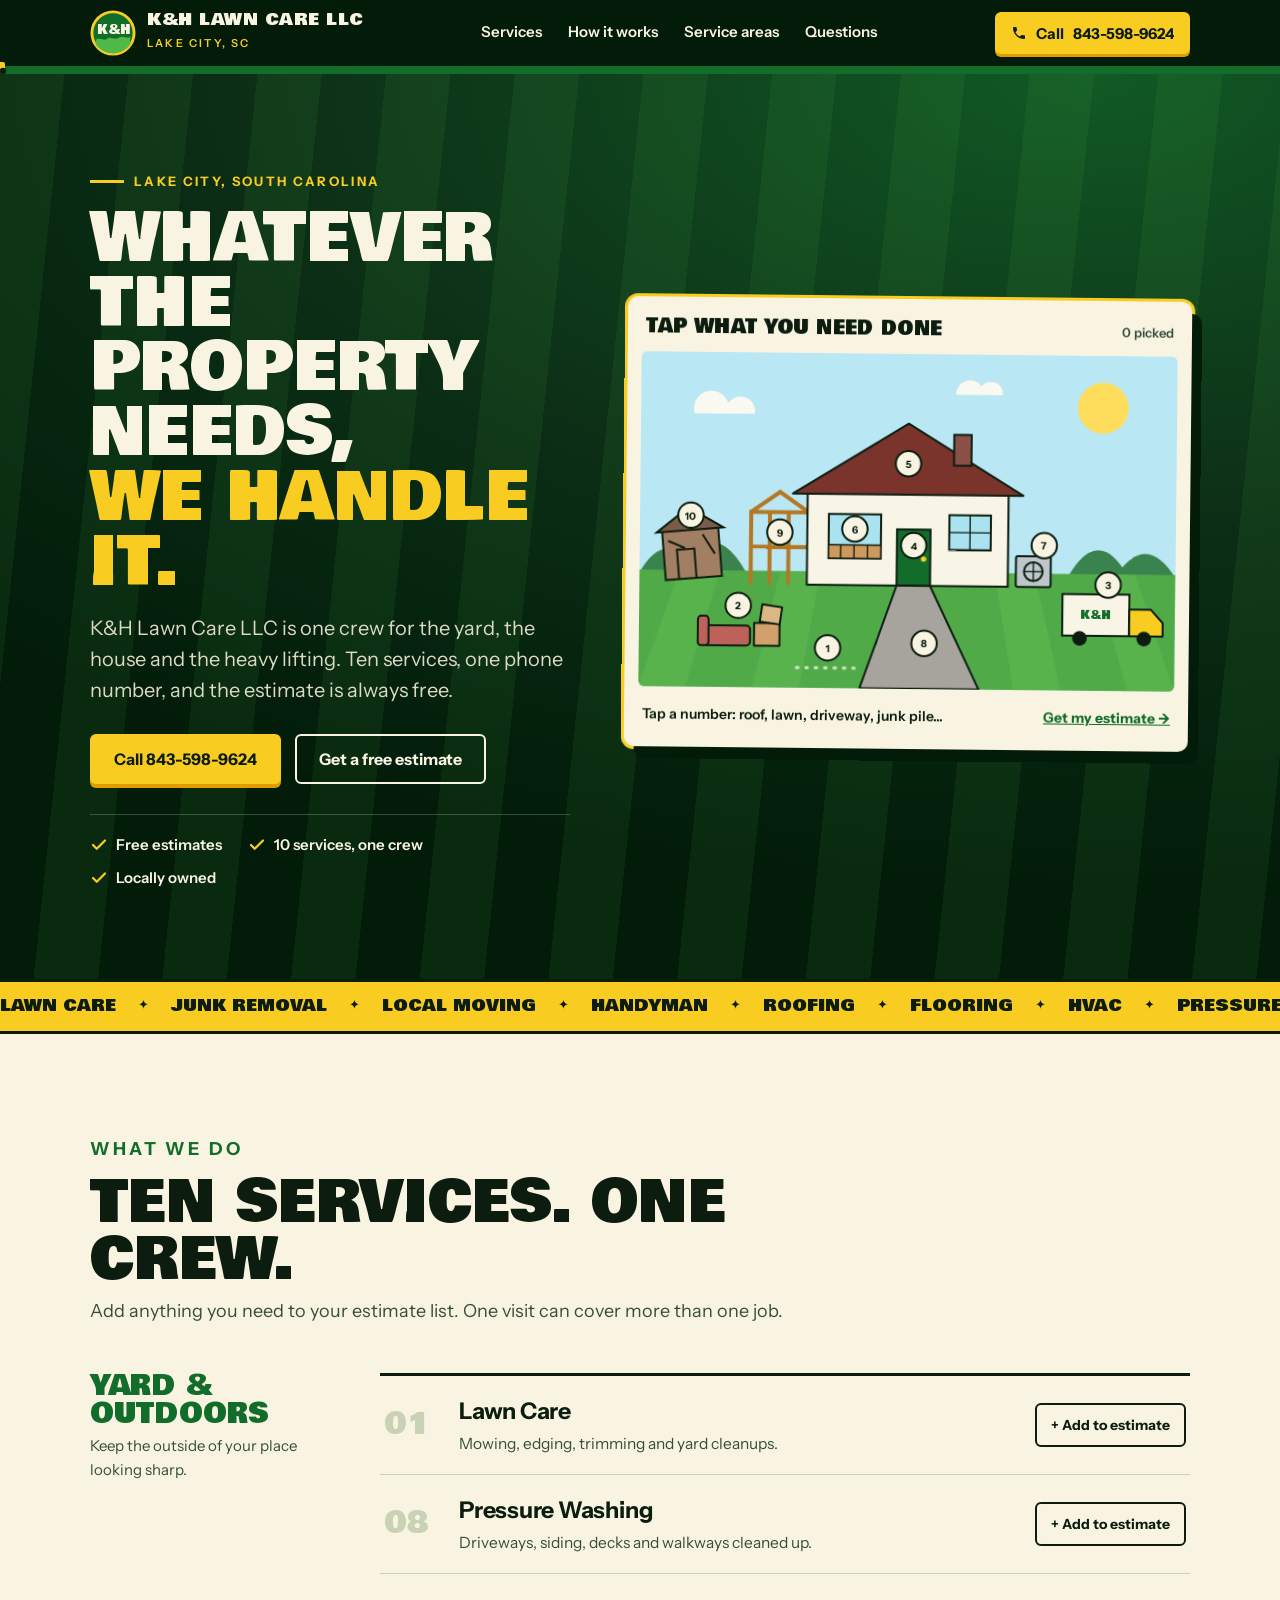
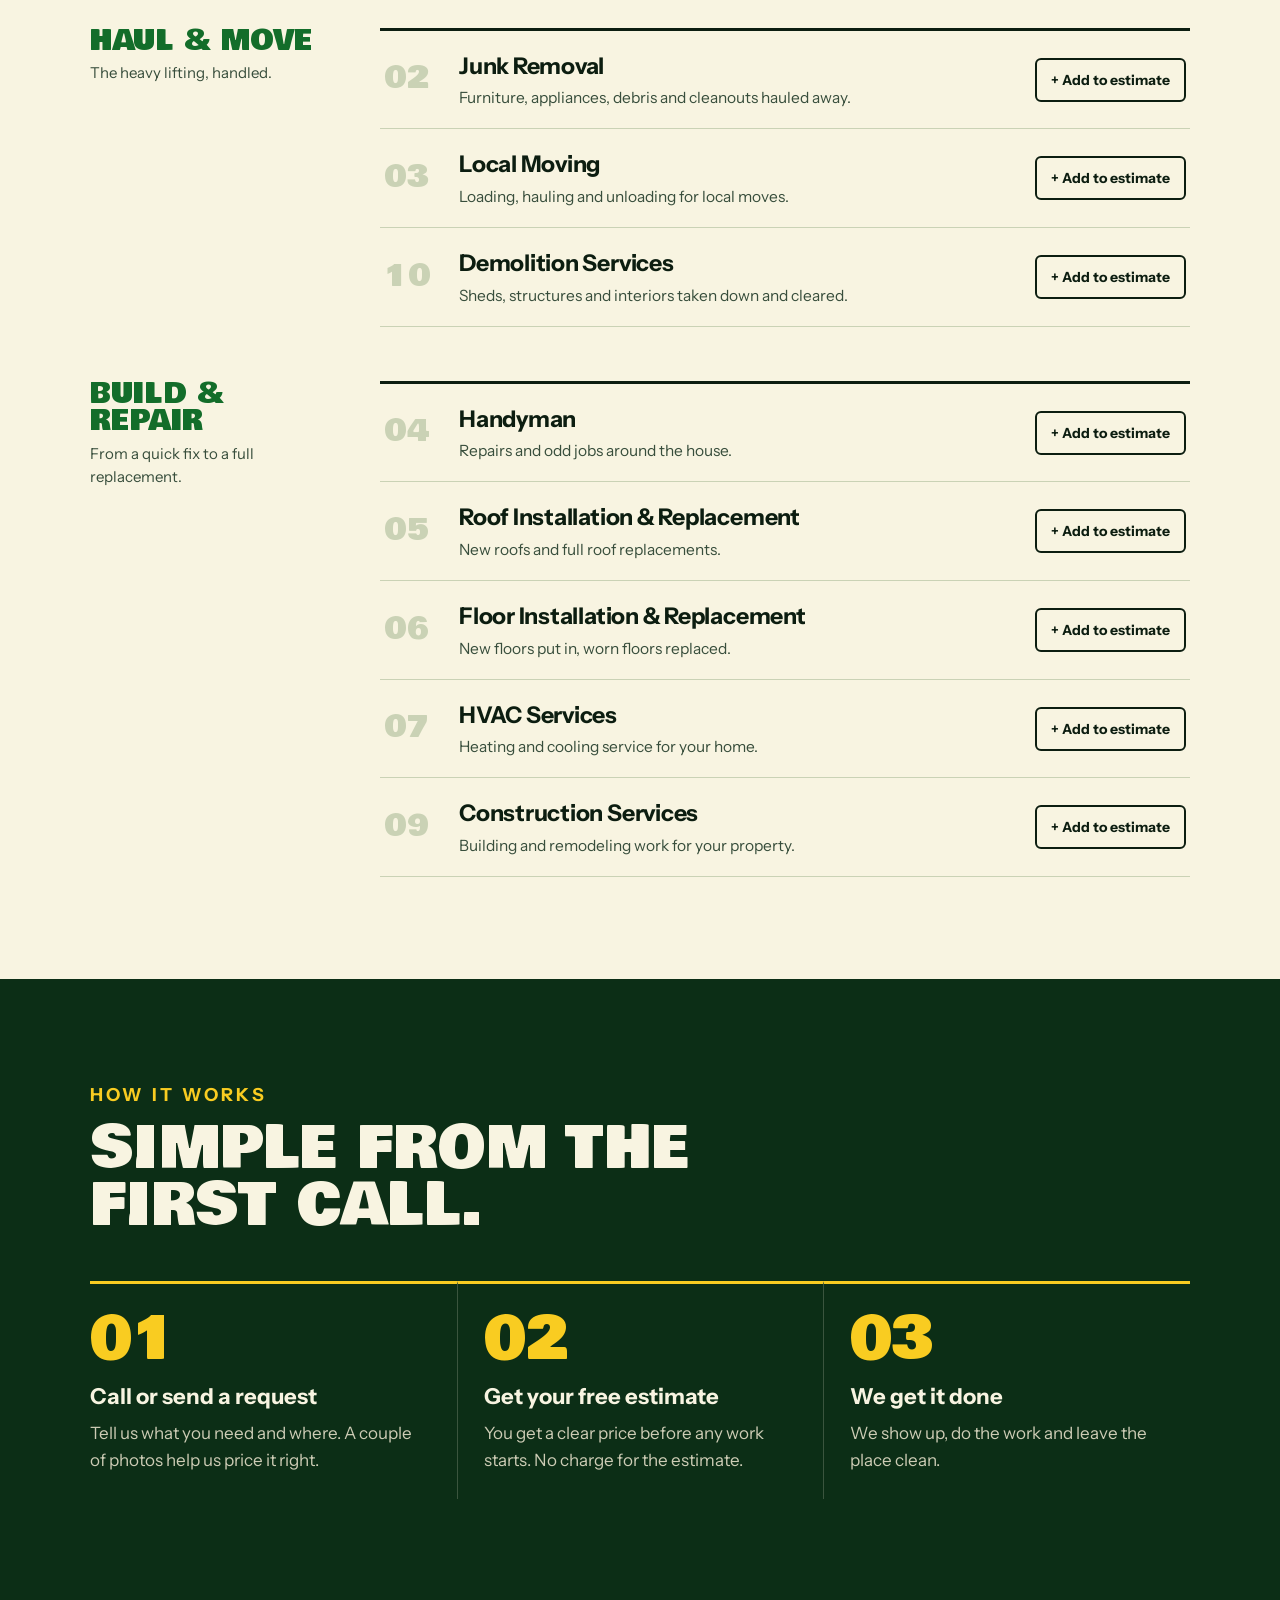
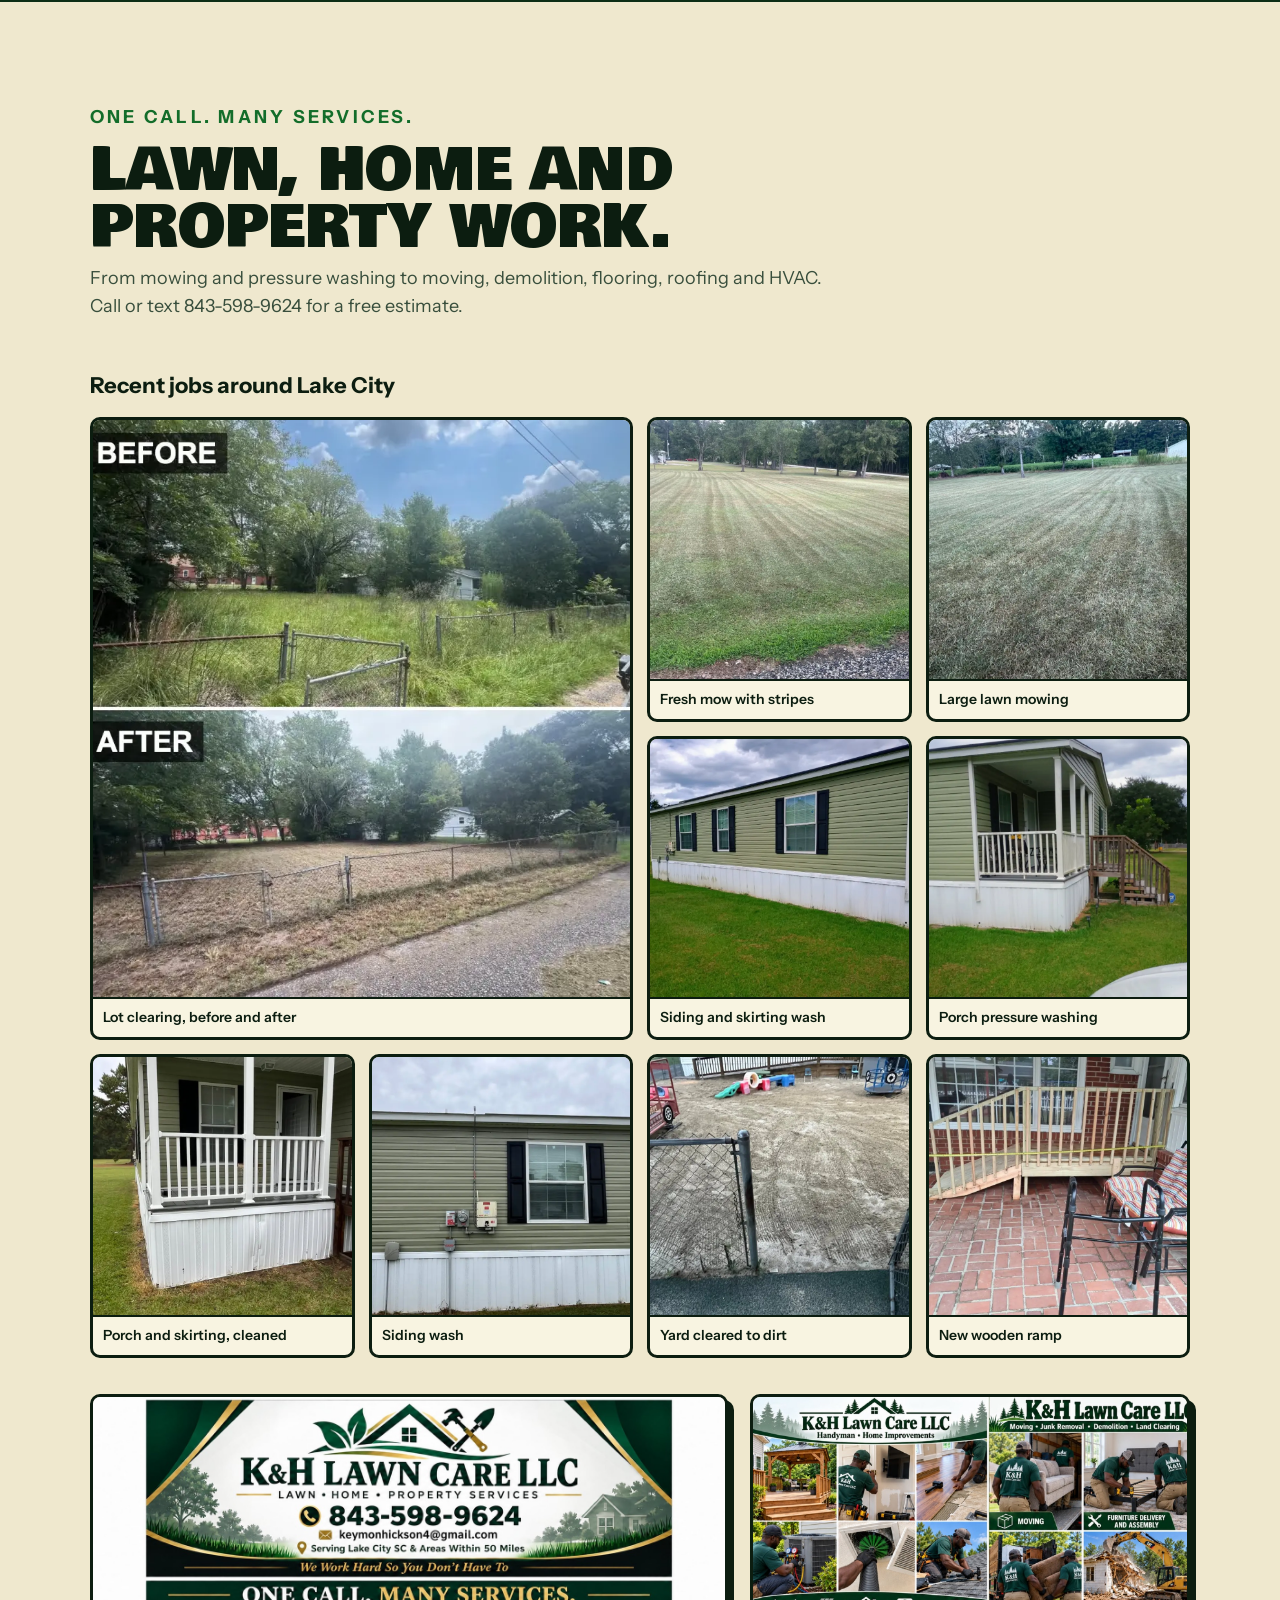
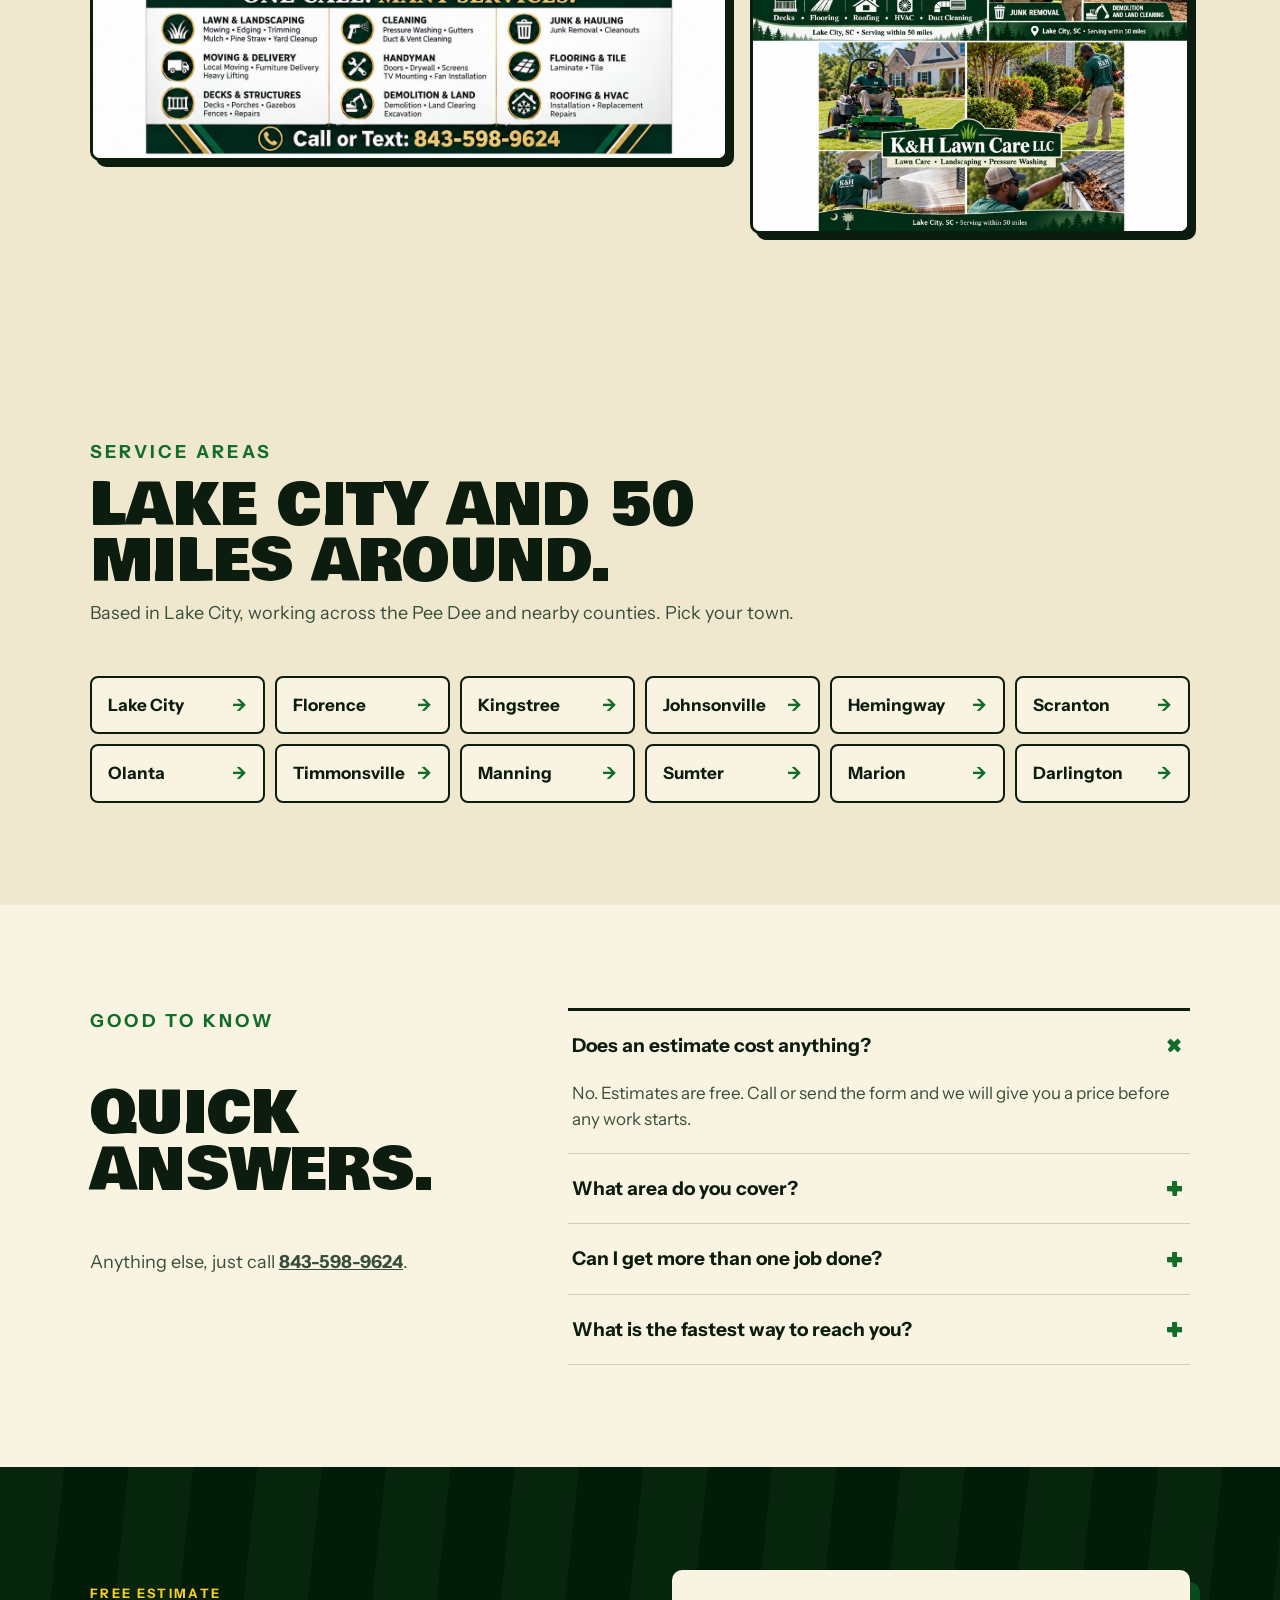
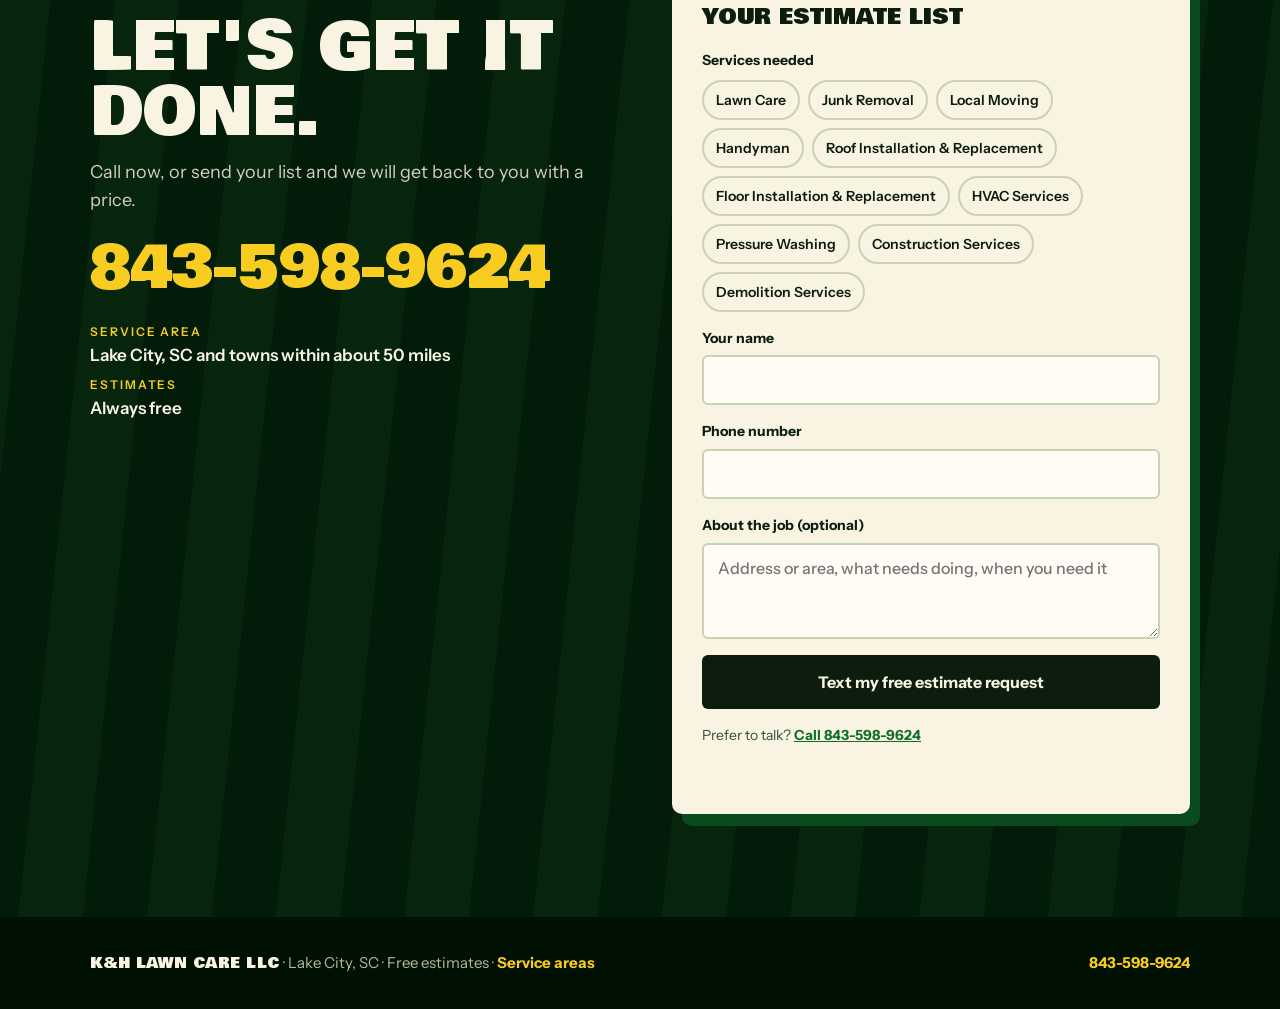
==== commit 9cbdb96b: "feat: add recent jobs photo gallery Co-Authored-By: Claude Opus 5.5 <noreply@anthropic.com>" ====
--- a/index.html
+++ b/index.html
@@ -9,6 +9,8 @@
 <meta property="og:description" content="Ten services, one crew, free estimates. Call 843-598-9624.">
 <link rel="canonical" href="https://khlawncaresc.com/">
 <meta property="og:url" content="https://khlawncaresc.com/">
+<script async src="https://www.googletagmanager.com/gtag/js?id=AW-18496325629"></script>
+<script src="assets/track.js"></script>
 <meta name="theme-color" content="#12351d">
 <link rel="preconnect" href="https://fonts.googleapis.com">
 <link rel="preconnect" href="https://fonts.gstatic.com" crossorigin>
@@ -200,6 +202,18 @@
         <h2 class="display">Lawn, home and property work.</h2>
         <p>From mowing and pressure washing to moving, demolition, flooring, roofing and HVAC. Call or text 843-598-9624 for a free estimate.</p>
       </div>
+      <h3 class="gallery-title reveal">Recent jobs around Lake City</h3>
+      <ul class="gallery reveal">
+        <li class="wide"><figure><img src="assets/work/lot-clearing-before-after.webp" width="800" height="800" loading="lazy" alt="Overgrown lot before clearing, and the same lot cleared down to bare ground after."><figcaption>Lot clearing, before and after</figcaption></figure></li>
+        <li><figure><img src="assets/work/fresh-mow-stripes.webp" width="800" height="800" loading="lazy" alt="Freshly mowed lawn with straight stripes."><figcaption>Fresh mow with stripes</figcaption></figure></li>
+        <li><figure><img src="assets/work/mowed-lawn-lake-city.webp" width="800" height="800" loading="lazy" alt="Large lawn mowed in even rows."><figcaption>Large lawn mowing</figcaption></figure></li>
+        <li><figure><img src="assets/work/pressure-washed-skirting.webp" width="800" height="800" loading="lazy" alt="Home siding and white skirting after pressure washing."><figcaption>Siding and skirting wash</figcaption></figure></li>
+        <li><figure><img src="assets/work/pressure-washed-porch.webp" width="800" height="800" loading="lazy" alt="Front porch and railings cleaned with pressure washing."><figcaption>Porch pressure washing</figcaption></figure></li>
+        <li><figure><img src="assets/work/porch-and-skirting-clean.webp" width="800" height="800" loading="lazy" alt="Clean white porch railings and skirting."><figcaption>Porch and skirting, cleaned</figcaption></figure></li>
+        <li><figure><img src="assets/work/siding-wash.webp" width="800" height="800" loading="lazy" alt="Washed siding beside a window and power box."><figcaption>Siding wash</figcaption></figure></li>
+        <li><figure><img src="assets/work/cleared-yard.webp" width="800" height="800" loading="lazy" alt="Fenced yard scraped clean of weeds and grass."><figcaption>Yard cleared to dirt</figcaption></figure></li>
+        <li><figure><img src="assets/work/wood-ramp-build.webp" width="800" height="800" loading="lazy" alt="New wooden ramp with railings built onto a brick porch."><figcaption>New wooden ramp</figcaption></figure></li>
+      </ul>
       <div class="flyers reveal">
         <figure><img src="assets/kh-flyer.jpg" width="1400" height="800" loading="lazy" alt="K&amp;H Lawn Care LLC flyer: lawn and landscaping, cleaning, junk and hauling, moving and delivery, handyman, flooring and tile, decks and structures, demolition and land, roofing and HVAC. Call or text 843-598-9624."></figure>
         <figure><img src="assets/kh-services.jpg" width="1400" height="1400" loading="lazy" alt="K&amp;H Lawn Care LLC services: decks, flooring, roofing, HVAC, duct cleaning, moving, furniture assembly, junk removal, demolition, lawn care, landscaping and pressure washing."></figure>
@@ -401,7 +415,8 @@
       String(data.get('details') || '').trim() ? `Details: ${String(data.get('details')).trim()}` : '',
     ].filter(Boolean);
     note.textContent = 'Opening your text messages. Just press send. On a computer? Call 843-598-9624.';
-    window.location.href = 'sms:+18435989624?&body=' + encodeURIComponent(lines.join('\n'));
+    const smsUrl = 'sms:+18435989624?&body=' + encodeURIComponent(lines.join('\n'));
+    if (window.khReportEstimate) window.khReportEstimate(smsUrl); else window.location.href = smsUrl;
   });
 
   const io = new IntersectionObserver((entries) => entries.forEach((entry) => {
--- a/assets/site.css
+++ b/assets/site.css
@@ -1,255 +1,1182 @@
-  :root {
-    --pine: oklch(0.27 0.06 150);
-    --pine-deep: oklch(0.2 0.05 150);
-    --leaf: oklch(0.47 0.13 147);
-    --grass: oklch(0.7 0.18 142);
-    --gold: oklch(0.86 0.17 92);
-    --gold-deep: oklch(0.74 0.16 80);
-    --cream: oklch(0.965 0.025 95);
-    --cream-2: oklch(0.93 0.035 95);
-    --ink: oklch(0.21 0.035 150);
-    --ink-soft: oklch(0.4 0.04 150);
-    --rule: oklch(0.85 0.04 120);
-    --display: "Bowlby One", "Arial Black", Impact, sans-serif;
-    --body: "Instrument Sans", "Helvetica Neue", Helvetica, sans-serif;
-    --ease: cubic-bezier(0.16, 1, 0.3, 1);
-    --gutter: clamp(18px, 4vw, 40px);
-  }
-  * { box-sizing: border-box; }
-  html { scroll-behavior: smooth; scroll-padding-top: 84px; }
-  body {
-    margin: 0;
-    font-family: var(--body);
-    font-size: 17px;
-    line-height: 1.55;
-    color: var(--ink);
-    background: var(--cream);
-    -webkit-font-smoothing: antialiased;
-  }
-  a { color: inherit; }
-  img, svg { max-width: 100%; display: block; }
-  .wrap { max-width: 1180px; margin: 0 auto; padding-inline: var(--gutter); }
-  .display { font-family: var(--display); font-weight: 400; line-height: 0.98; letter-spacing: 0.005em; text-transform: uppercase; }
-  .eyebrow { font-weight: 700; font-size: 13px; letter-spacing: 0.18em; text-transform: uppercase; }
-  :focus-visible { outline: 3px solid var(--gold); outline-offset: 3px; }
-  .skip { position: absolute; left: -999px; top: 0; background: var(--gold); color: var(--ink); padding: 10px 14px; z-index: 50; font-weight: 700; }
-  .skip:focus { left: 8px; top: 8px; }
-
-
-  /* Header */
-  .bar { position: sticky; top: 0; z-index: 30; background: var(--pine-deep); color: var(--cream); }
-  .bar .wrap { display: flex; align-items: center; justify-content: space-between; gap: 14px; padding-block: 10px; }
-  .brand { display: flex; align-items: center; gap: 11px; text-decoration: none; }
-  .brand svg { width: 46px; height: 46px; flex: none; }
-  .brand b { font-family: var(--display); font-weight: 400; font-size: 17px; letter-spacing: 0.03em; display: block; line-height: 1; text-transform: uppercase; }
-  .brand small { font-size: 11px; letter-spacing: 0.2em; color: var(--gold); font-weight: 600; }
-  .bar nav { display: none; gap: 26px; font-size: 15px; font-weight: 600; }
-  .bar nav a { text-decoration: none; padding-block: 6px; border-bottom: 2px solid transparent; }
-  .bar nav a:hover { border-color: var(--gold); }
-  @media (min-width: 900px) { .bar nav { display: flex; } }
-
-  .btn {
-    display: inline-flex; align-items: center; justify-content: center; gap: 9px;
-    font: 700 16px/1 var(--body); text-decoration: none; cursor: pointer;
-    padding: 15px 22px; border-radius: 6px; border: 2px solid transparent;
-    transition: transform 0.25s var(--ease), background-color 0.2s, box-shadow 0.25s var(--ease);
-  }
-  .btn:active { transform: translateY(1px); }
-  .btn-gold { background: var(--gold); color: var(--ink); box-shadow: 0 4px 0 var(--gold-deep); }
-  .btn-gold:hover { transform: translateY(-2px); box-shadow: 0 6px 0 var(--gold-deep); }
-  .btn-line { border-color: var(--cream); color: var(--cream); }
-  .btn-line:hover { background: color-mix(in oklch, var(--cream) 14%, transparent); }
-  .bar .btn { padding: 11px 14px; font-size: 15px; box-shadow: 0 3px 0 var(--gold-deep); white-space: nowrap; }
-  @media (max-width: 479px) { .brand b { font-size: 14px; } .brand svg { width: 40px; height: 40px; } .bar .btn { font-size: 14px; padding: 10px 11px; } }
-  .bar .btn span { display: none; }
-  @media (min-width: 480px) { .bar .btn span { display: inline; } }
-
-  /* Mower progress strip */
-  .mowline { position: relative; height: 8px; background: var(--leaf); overflow: visible; }
-  .mowline i { position: absolute; inset: 0; background: var(--grass); transform-origin: left; transform: scaleX(var(--p, 0)); }
-  .mowline svg { position: absolute; top: -13px; left: calc(var(--p, 0) * 100%); width: 30px; height: 22px; transform: translateX(-60%); }
-
-  /* Hero */
-  .hero {
-    position: relative; color: var(--cream); overflow: hidden;
-    background:
-      repeating-linear-gradient(96deg, color-mix(in oklch, var(--grass) 9%, transparent) 0 64px, transparent 64px 128px),
-      radial-gradient(120% 90% at 85% 0%, color-mix(in oklch, var(--leaf) 70%, var(--pine)) 0%, var(--pine) 55%, var(--pine-deep) 100%);
-  }
-  .hero .wrap { display: grid; gap: clamp(28px, 5vw, 56px); padding-block: clamp(40px, 7vw, 84px) clamp(48px, 7vw, 90px); }
-  @media (min-width: 980px) { .hero .wrap { grid-template-columns: 0.92fr 1.08fr; align-items: center; } }
-  .hero .eyebrow { color: var(--gold); display: flex; align-items: center; gap: 10px; }
-  .hero .eyebrow::before { content: ""; width: 34px; height: 3px; background: var(--gold); }
-  .hero h1 { font-size: clamp(40px, 9vw, 66px); margin: 16px 0 18px; }
-  .hero h1 em { font-style: normal; color: var(--gold); display: block; }
-  .hero p.sub { font-size: clamp(17px, 2vw, 20px); max-width: 30em; margin: 0 0 28px; color: color-mix(in oklch, var(--cream) 88%, var(--pine)); }
-  .hero .actions { display: flex; flex-wrap: wrap; gap: 14px; }
-  .hero .facts { display: flex; flex-wrap: wrap; gap: 10px 26px; margin: 30px 0 0; padding: 18px 0 0; list-style: none; border-top: 1px solid color-mix(in oklch, var(--cream) 22%, transparent); font-weight: 600; font-size: 15px; }
-  .hero .facts li { display: flex; align-items: center; gap: 8px; }
-  .hero .facts svg { width: 18px; height: 18px; color: var(--gold); }
-
-  .rise { opacity: 0; transform: translateY(22px); animation: rise 0.9s var(--ease) forwards; animation-delay: calc(var(--i, 0) * 90ms + 80ms); }
-  @keyframes rise { to { opacity: 1; transform: none; } }
-
-  /* Property picker */
-  .picker { background: var(--cream); color: var(--ink); border-radius: 10px; padding: 14px 14px 12px; box-shadow: 10px 12px 0 var(--pine-deep), 0 0 0 3px var(--gold); rotate: 0.6deg; }
-  .picker-head { display: flex; justify-content: space-between; align-items: baseline; gap: 12px; padding: 2px 4px 10px; }
-  .picker-head b { font-family: var(--display); font-weight: 400; text-transform: uppercase; font-size: clamp(15px, 2.2vw, 19px); letter-spacing: 0.02em; }
-  .picker-head span { font-size: 13px; font-weight: 600; color: var(--ink-soft); white-space: nowrap; }
-  .scene { width: 100%; height: auto; border-radius: 6px; background: oklch(0.9 0.05 215); }
-  .scene .part { transition: fill 0.25s, stroke 0.25s, opacity 0.25s; }
-  .pin { cursor: pointer; outline: none; -webkit-tap-highlight-color: transparent; }
-  .pin circle.dot { fill: var(--cream); stroke: var(--ink); stroke-width: 3; transition: fill 0.2s, transform 0.3s var(--ease); transform-box: fill-box; transform-origin: center; }
-  .pin text { font: 700 15px var(--body); fill: var(--ink); text-anchor: middle; dominant-baseline: central; pointer-events: none; }
-  .pin circle.halo { fill: var(--gold); opacity: 0; transform-box: fill-box; transform-origin: center; animation: halo 2.6s ease-out infinite; animation-delay: calc(var(--n) * 0.22s); }
-  @keyframes halo { 0% { opacity: 0.55; transform: scale(0.7); } 70%, 100% { opacity: 0; transform: scale(1.9); } }
-  .pin:hover circle.dot, .pin:focus-visible circle.dot { fill: var(--gold); transform: scale(1.12); }
-  .pin:focus-visible { outline: none; }
-  .pin[aria-pressed="true"] circle.dot { fill: var(--gold); stroke: var(--pine-deep); stroke-width: 4; }
-  .pin:focus-visible circle.dot { stroke: var(--leaf); stroke-width: 5; }
-  .pin[aria-pressed="true"] circle.halo { animation: none; opacity: 0; }
-  @media (max-width: 700px) { .pin { transform-box: fill-box; transform-origin: center; transform: scale(1.7); } }
-  .picker-foot { display: flex; align-items: center; justify-content: space-between; gap: 12px; padding: 10px 4px 2px; min-height: 48px; }
-  .picker-foot p { margin: 0; font-size: 14px; font-weight: 600; }
-  .picker-foot a { font-weight: 700; font-size: 14px; white-space: nowrap; color: var(--leaf); }
-
-  /* Ticker */
-  .ticker { background: var(--gold); color: var(--ink); overflow: hidden; border-block: 3px solid var(--ink); }
-  .ticker div { display: flex; width: max-content; animation: slide 38s linear infinite; }
-  .ticker span { font-family: var(--display); text-transform: uppercase; font-size: 17px; padding: 11px 0; white-space: nowrap; }
-  .ticker span::after { content: "✦"; margin-inline: 22px; font-size: 13px; vertical-align: 2px; }
-  @keyframes slide { to { transform: translateX(-50%); } }
-
-  /* Sections */
-  section { padding-block: clamp(56px, 8vw, 104px); }
-  .sec-head { display: grid; gap: 10px; margin-bottom: clamp(28px, 4vw, 48px); max-width: 760px; }
-  .sec-head .eyebrow { color: var(--leaf); }
-  .sec-head h2 { font-size: clamp(32px, 5.4vw, 58px); margin: 0; }
-  .sec-head p { margin: 0; color: var(--ink-soft); font-size: 18px; }
-
-  /* Services */
-  .groups { display: grid; gap: clamp(30px, 5vw, 54px); }
-  .group { display: grid; gap: 8px 40px; }
-  @media (min-width: 900px) { .group { grid-template-columns: 250px 1fr; } .group > header { position: sticky; top: 100px; align-self: start; } }
-  .group > header h3 { font-size: clamp(22px, 2.6vw, 28px); margin: 0 0 6px; color: var(--leaf); }
-  .group > header p { margin: 0; color: var(--ink-soft); font-size: 15px; }
-  .rows { list-style: none; margin: 0; padding: 0; border-top: 3px solid var(--ink); }
-  .row { display: grid; grid-template-columns: auto 1fr; gap: 4px 18px; align-items: center; padding: 18px 4px; border-bottom: 1px solid var(--rule); transition: background-color 0.25s; }
-  @media (min-width: 640px) { .row { grid-template-columns: auto 1fr auto; } }
-  .row.on { background: color-mix(in oklch, var(--gold) 26%, var(--cream)); }
-  .row .num { font-family: var(--display); font-size: 30px; color: var(--rule); width: 1.9em; transition: color 0.25s; }
-  .row.on .num, .row:hover .num { color: var(--leaf); }
-  .row h4 { margin: 0; font-size: clamp(19px, 2.4vw, 23px); font-weight: 700; letter-spacing: -0.01em; }
-  .row p { margin: 2px 0 0; color: var(--ink-soft); font-size: 15.5px; }
-  .add { grid-column: 2; justify-self: start; margin-top: 8px; font: 700 14px/1 var(--body); padding: 11px 14px; min-height: 44px; border-radius: 6px; border: 2px solid var(--ink); background: transparent; color: var(--ink); cursor: pointer; transition: background-color 0.2s, color 0.2s; }
-  @media (min-width: 640px) { .add { grid-column: 3; justify-self: end; margin-top: 0; } }
-  .add:hover { background: var(--ink); color: var(--cream); }
-  .add[aria-pressed="true"] { background: var(--leaf); border-color: var(--leaf); color: var(--cream); }
-
-  /* How */
-  .how { background: var(--pine); color: var(--cream); position: relative; }
-  .how .sec-head .eyebrow { color: var(--gold); }
-  .how .sec-head p { color: color-mix(in oklch, var(--cream) 80%, var(--pine)); }
-  .steps { list-style: none; margin: 0; padding: 0; display: grid; gap: 0; counter-reset: s; }
-  @media (min-width: 820px) { .steps { grid-template-columns: repeat(3, 1fr); } }
-  .steps li { counter-increment: s; padding: 26px 26px 26px 0; border-top: 3px solid var(--gold); }
-  @media (min-width: 820px) { .steps li + li { padding-left: 26px; border-left: 1px solid color-mix(in oklch, var(--cream) 20%, transparent); } }
-  .steps li::before { content: "0" counter(s); font-family: var(--display); font-size: 58px; line-height: 1; color: var(--gold); display: block; margin-bottom: 12px; }
-  .steps h3 { margin: 0 0 6px; font-size: 22px; font-weight: 700; }
-  .steps p { margin: 0; color: color-mix(in oklch, var(--cream) 82%, var(--pine)); }
-
-  /* Work */
-  .work { background: var(--cream-2); }
-  .frames { display: grid; gap: 26px 22px; grid-template-columns: repeat(auto-fit, minmax(210px, 1fr)); }
-  .frame { background: oklch(0.99 0.01 95); padding: 12px 12px 16px; box-shadow: 0 10px 24px -14px oklch(0.2 0.05 150 / 0.55); position: relative; }
-  .frame:nth-child(odd) { rotate: -1.6deg; }
-  .frame:nth-child(even) { rotate: 1.3deg; translate: 0 10px; }
-  .frame::before { content: ""; position: absolute; top: -11px; left: 50%; width: 84px; height: 24px; translate: -50% 0; rotate: -2deg; background: color-mix(in oklch, var(--gold) 70%, transparent); }
-  .frame .shot { aspect-ratio: 4 / 3; display: grid; place-items: center; text-align: center; padding: 14px; font-weight: 600; font-size: 14px; color: var(--ink-soft); background: repeating-linear-gradient(135deg, var(--cream-2) 0 14px, oklch(0.9 0.04 95) 14px 28px); }
-  .frame figcaption { font-weight: 700; margin-top: 12px; font-size: 15px; }
-  figure { margin: 0; }
-
-  /* FAQ */
-  .faq { display: grid; gap: clamp(28px, 5vw, 70px); }
-  @media (min-width: 900px) { .faq { grid-template-columns: 0.8fr 1.2fr; } }
-  details { border-bottom: 1px solid var(--rule); }
-  details:first-of-type { border-top: 3px solid var(--ink); }
-  summary { list-style: none; cursor: pointer; padding: 20px 44px 20px 4px; font-weight: 700; font-size: 19px; position: relative; }
-  summary::-webkit-details-marker { display: none; }
-  summary::after { content: "+"; position: absolute; right: 8px; top: 50%; translate: 0 -50%; font-family: var(--display); font-size: 26px; color: var(--leaf); transition: rotate 0.3s var(--ease); }
-  details[open] summary::after { rotate: 45deg; }
-  details p { margin: 0 0 20px 4px; color: var(--ink-soft); max-width: 60ch; }
-
-  /* Estimate */
-  .estimate { background: var(--pine-deep); color: var(--cream); background-image: repeating-linear-gradient(96deg, color-mix(in oklch, var(--grass) 6%, transparent) 0 64px, transparent 64px 128px); }
-  .est-grid { display: grid; gap: clamp(30px, 5vw, 64px); }
-  @media (min-width: 900px) { .est-grid { grid-template-columns: 1fr 1fr; align-items: start; } }
-  .estimate h2 { font-size: clamp(36px, 6vw, 66px); margin: 12px 0 14px; }
-  .estimate .eyebrow { color: var(--gold); }
-  .estimate p.sub { margin: 0 0 24px; font-size: 18px; color: color-mix(in oklch, var(--cream) 84%, var(--pine)); max-width: 28em; }
-  .phone { white-space: nowrap; font-family: var(--display); font-size: clamp(34px, 5vw, 58px); line-height: 1; color: var(--gold); text-decoration: none; display: inline-block; }
-  .phone:hover { text-decoration: underline; text-decoration-thickness: 4px; text-underline-offset: 8px; }
-  .est-meta { margin: 26px 0 0; padding: 0; list-style: none; display: grid; gap: 8px; font-weight: 600; }
-  .est-meta span { color: var(--gold); font-size: 12px; letter-spacing: 0.16em; text-transform: uppercase; display: block; }
-
-  form { background: var(--cream); color: var(--ink); padding: clamp(20px, 3vw, 30px); border-radius: 10px; display: grid; gap: 16px; box-shadow: 10px 12px 0 color-mix(in oklch, var(--leaf) 60%, var(--pine-deep)); }
-  form h3 { font-family: var(--display); font-weight: 400; text-transform: uppercase; font-size: 22px; margin: 0; }
-  label, legend { font-weight: 700; font-size: 14px; }
-  label { display: grid; gap: 6px; }
-  input, textarea { font: 500 16px var(--body); padding: 13px 14px; border: 2px solid var(--rule); border-radius: 6px; background: oklch(0.99 0.01 95); color: var(--ink); width: 100%; }
-  input:focus, textarea:focus { outline: none; border-color: var(--leaf); box-shadow: 0 0 0 3px color-mix(in oklch, var(--grass) 35%, transparent); }
-  input[aria-invalid="true"] { border-color: oklch(0.55 0.2 27); }
-  textarea { min-height: 96px; resize: vertical; }
-  fieldset { border: 0; margin: 0; padding: 0; }
-  legend { padding: 0; margin-bottom: 8px; }
-  .chips { display: flex; flex-wrap: wrap; gap: 8px; }
-  .chip { font: 600 14px/1 var(--body); padding: 10px 12px; min-height: 40px; border-radius: 999px; border: 2px solid var(--rule); background: transparent; color: var(--ink); cursor: pointer; transition: background-color 0.2s, border-color 0.2s, color 0.2s; }
-  .chip:hover { border-color: var(--ink); }
-  .chip[aria-pressed="true"] { background: var(--leaf); border-color: var(--leaf); color: var(--cream); }
-  .chip[aria-pressed="true"]::before { content: "✓ "; }
-  form .btn { width: 100%; background: var(--ink); color: var(--cream); padding-block: 17px; }
-  form .btn:hover { background: var(--leaf); }
-  .note { margin: 0; min-height: 22px; font-weight: 700; font-size: 14.5px; color: var(--leaf); }
-  .note.err { color: oklch(0.5 0.2 27); }
-
-  footer { background: oklch(0.15 0.04 150); color: color-mix(in oklch, var(--cream) 72%, var(--pine)); padding: 34px 0 96px; font-size: 15px; }
-  footer .wrap { display: flex; flex-wrap: wrap; gap: 14px 30px; justify-content: space-between; align-items: center; }
-  footer b { font-family: var(--display); font-weight: 400; text-transform: uppercase; color: var(--cream); letter-spacing: 0.03em; }
-  footer a { color: var(--gold); font-weight: 700; text-decoration: none; }
-
-  .callbar { position: fixed; inset: auto 0 0 0; z-index: 40; display: grid; grid-template-columns: 1fr 1fr; border-top: 3px solid var(--ink); }
-  .callbar a { padding: 16px 8px; text-align: center; font-weight: 700; text-decoration: none; font-size: 16px; }
-  .callbar .c1 { background: var(--gold); color: var(--ink); }
-  .callbar .c2 { background: var(--leaf); color: var(--cream); }
-  @media (min-width: 900px) { .callbar { display: none; } footer { padding-bottom: 34px; } }
-
-  .js .reveal { opacity: 0; transform: translateY(26px); transition: opacity 0.8s var(--ease), transform 0.8s var(--ease); }
-  .js .reveal.in { opacity: 1; transform: none; }
-
-  @media (prefers-reduced-motion: reduce) {
-    html { scroll-behavior: auto; }
-    .rise, .js .reveal { opacity: 1; transform: none; animation: none; transition: none; }
-    .ticker div, .pin circle.halo { animation: none; }
-  }
-
-  /* Service areas */
-  .areas { background: var(--cream-2); }
-  .area-grid { list-style: none; margin: 0; padding: 0; display: grid; gap: 10px; grid-template-columns: repeat(auto-fill, minmax(170px, 1fr)); }
-  .area-grid a { display: flex; justify-content: space-between; align-items: center; gap: 8px; padding: 14px 16px; border: 2px solid var(--ink); border-radius: 8px; background: var(--cream); text-decoration: none; font-weight: 700; transition: background-color 0.2s, color 0.2s; }
-  .area-grid a:hover { background: var(--ink); color: var(--cream); }
-  .area-grid a::after { content: "→"; color: var(--leaf); }
-  .area-grid a:hover::after { color: var(--gold); }
-  .crumbs { font-size: 14px; font-weight: 600; margin: 0 0 14px; color: var(--gold); }
-  .crumbs a { color: var(--cream); }
-  .svc-list { list-style: none; margin: 0; padding: 0; display: grid; gap: 0; border-top: 3px solid var(--ink); }
-  @media (min-width: 760px) { .svc-list { grid-template-columns: 1fr 1fr; column-gap: 40px; } }
-  .svc-list li { padding: 16px 4px; border-bottom: 1px solid var(--rule); }
-  .svc-list b { display: block; font-size: 19px; }
-  .svc-list span { color: var(--ink-soft); font-size: 15.5px; }
-  .sms-alt { margin: 0; font-size: 14px; color: var(--ink-soft); }
-  .sms-alt a { font-weight: 700; color: var(--leaf); }
-  /* Flyer graphics */
-  .flyers { display: grid; gap: 22px; }
-  @media (min-width: 900px) { .flyers { grid-template-columns: 1.45fr 1fr; align-items: start; } }
-  .flyers figure { margin: 0; border: 3px solid var(--ink); border-radius: 10px; overflow: hidden; background: var(--cream); box-shadow: 6px 6px 0 var(--ink); }
-  .flyers img { display: block; width: 100%; height: auto; }
+:root {
+  --pine: oklch(0.27 0.06 150);
+  --pine-deep: oklch(0.2 0.05 150);
+  --leaf: oklch(0.47 0.13 147);
+  --grass: oklch(0.7 0.18 142);
+  --gold: oklch(0.86 0.17 92);
+  --gold-deep: oklch(0.74 0.16 80);
+  --cream: oklch(0.965 0.025 95);
+  --cream-2: oklch(0.93 0.035 95);
+  --ink: oklch(0.21 0.035 150);
+  --ink-soft: oklch(0.4 0.04 150);
+  --rule: oklch(0.85 0.04 120);
+  --display: "Bowlby One", "Arial Black", Impact, sans-serif;
+  --body: "Instrument Sans", "Helvetica Neue", Helvetica, sans-serif;
+  --ease: cubic-bezier(0.16, 1, 0.3, 1);
+  --gutter: clamp(18px, 4vw, 40px);
+}
+* {
+  box-sizing: border-box;
+}
+html {
+  scroll-behavior: smooth;
+  scroll-padding-top: 84px;
+}
+body {
+  margin: 0;
+  font-family: var(--body);
+  font-size: 17px;
+  line-height: 1.55;
+  color: var(--ink);
+  background: var(--cream);
+  -webkit-font-smoothing: antialiased;
+}
+a {
+  color: inherit;
+}
+img,
+svg {
+  max-width: 100%;
+  display: block;
+}
+.wrap {
+  max-width: 1180px;
+  margin: 0 auto;
+  padding-inline: var(--gutter);
+}
+.display {
+  font-family: var(--display);
+  font-weight: 400;
+  line-height: 0.98;
+  letter-spacing: 0.005em;
+  text-transform: uppercase;
+}
+.eyebrow {
+  font-weight: 700;
+  font-size: 13px;
+  letter-spacing: 0.18em;
+  text-transform: uppercase;
+}
+:focus-visible {
+  outline: 3px solid var(--gold);
+  outline-offset: 3px;
+}
+.skip {
+  position: absolute;
+  left: -999px;
+  top: 0;
+  background: var(--gold);
+  color: var(--ink);
+  padding: 10px 14px;
+  z-index: 50;
+  font-weight: 700;
+}
+.skip:focus {
+  left: 8px;
+  top: 8px;
+}
+
+/* Header */
+.bar {
+  position: sticky;
+  top: 0;
+  z-index: 30;
+  background: var(--pine-deep);
+  color: var(--cream);
+}
+.bar .wrap {
+  display: flex;
+  align-items: center;
+  justify-content: space-between;
+  gap: 14px;
+  padding-block: 10px;
+}
+.brand {
+  display: flex;
+  align-items: center;
+  gap: 11px;
+  text-decoration: none;
+}
+.brand svg {
+  width: 46px;
+  height: 46px;
+  flex: none;
+}
+.brand b {
+  font-family: var(--display);
+  font-weight: 400;
+  font-size: 17px;
+  letter-spacing: 0.03em;
+  display: block;
+  line-height: 1;
+  text-transform: uppercase;
+}
+.brand small {
+  font-size: 11px;
+  letter-spacing: 0.2em;
+  color: var(--gold);
+  font-weight: 600;
+}
+.bar nav {
+  display: none;
+  gap: 26px;
+  font-size: 15px;
+  font-weight: 600;
+}
+.bar nav a {
+  text-decoration: none;
+  padding-block: 6px;
+  border-bottom: 2px solid transparent;
+}
+.bar nav a:hover {
+  border-color: var(--gold);
+}
+@media (min-width: 900px) {
+  .bar nav {
+    display: flex;
+  }
+}
+
+.btn {
+  display: inline-flex;
+  align-items: center;
+  justify-content: center;
+  gap: 9px;
+  font: 700 16px/1 var(--body);
+  text-decoration: none;
+  cursor: pointer;
+  padding: 15px 22px;
+  border-radius: 6px;
+  border: 2px solid transparent;
+  transition:
+    transform 0.25s var(--ease),
+    background-color 0.2s,
+    box-shadow 0.25s var(--ease);
+}
+.btn:active {
+  transform: translateY(1px);
+}
+.btn-gold {
+  background: var(--gold);
+  color: var(--ink);
+  box-shadow: 0 4px 0 var(--gold-deep);
+}
+.btn-gold:hover {
+  transform: translateY(-2px);
+  box-shadow: 0 6px 0 var(--gold-deep);
+}
+.btn-line {
+  border-color: var(--cream);
+  color: var(--cream);
+}
+.btn-line:hover {
+  background: color-mix(in oklch, var(--cream) 14%, transparent);
+}
+.bar .btn {
+  padding: 11px 14px;
+  font-size: 15px;
+  box-shadow: 0 3px 0 var(--gold-deep);
+  white-space: nowrap;
+}
+@media (max-width: 479px) {
+  .brand b {
+    font-size: 14px;
+  }
+  .brand svg {
+    width: 40px;
+    height: 40px;
+  }
+  .bar .btn {
+    font-size: 14px;
+    padding: 10px 11px;
+  }
+}
+.bar .btn span {
+  display: none;
+}
+@media (min-width: 480px) {
+  .bar .btn span {
+    display: inline;
+  }
+}
+
+/* Mower progress strip */
+.mowline {
+  position: relative;
+  height: 8px;
+  background: var(--leaf);
+  overflow: visible;
+}
+.mowline i {
+  position: absolute;
+  inset: 0;
+  background: var(--grass);
+  transform-origin: left;
+  transform: scaleX(var(--p, 0));
+}
+.mowline svg {
+  position: absolute;
+  top: -13px;
+  left: calc(var(--p, 0) * 100%);
+  width: 30px;
+  height: 22px;
+  transform: translateX(-60%);
+}
+
+/* Hero */
+.hero {
+  position: relative;
+  color: var(--cream);
+  overflow: hidden;
+  background:
+    repeating-linear-gradient(
+      96deg,
+      color-mix(in oklch, var(--grass) 9%, transparent) 0 64px,
+      transparent 64px 128px
+    ),
+    radial-gradient(
+      120% 90% at 85% 0%,
+      color-mix(in oklch, var(--leaf) 70%, var(--pine)) 0%,
+      var(--pine) 55%,
+      var(--pine-deep) 100%
+    );
+}
+.hero .wrap {
+  display: grid;
+  gap: clamp(28px, 5vw, 56px);
+  padding-block: clamp(40px, 7vw, 84px) clamp(48px, 7vw, 90px);
+}
+@media (min-width: 980px) {
+  .hero .wrap {
+    grid-template-columns: 0.92fr 1.08fr;
+    align-items: center;
+  }
+}
+.hero .eyebrow {
+  color: var(--gold);
+  display: flex;
+  align-items: center;
+  gap: 10px;
+}
+.hero .eyebrow::before {
+  content: "";
+  width: 34px;
+  height: 3px;
+  background: var(--gold);
+}
+.hero h1 {
+  font-size: clamp(40px, 9vw, 66px);
+  margin: 16px 0 18px;
+}
+.hero h1 em {
+  font-style: normal;
+  color: var(--gold);
+  display: block;
+}
+.hero p.sub {
+  font-size: clamp(17px, 2vw, 20px);
+  max-width: 30em;
+  margin: 0 0 28px;
+  color: color-mix(in oklch, var(--cream) 88%, var(--pine));
+}
+.hero .actions {
+  display: flex;
+  flex-wrap: wrap;
+  gap: 14px;
+}
+.hero .facts {
+  display: flex;
+  flex-wrap: wrap;
+  gap: 10px 26px;
+  margin: 30px 0 0;
+  padding: 18px 0 0;
+  list-style: none;
+  border-top: 1px solid color-mix(in oklch, var(--cream) 22%, transparent);
+  font-weight: 600;
+  font-size: 15px;
+}
+.hero .facts li {
+  display: flex;
+  align-items: center;
+  gap: 8px;
+}
+.hero .facts svg {
+  width: 18px;
+  height: 18px;
+  color: var(--gold);
+}
+
+.rise {
+  opacity: 0;
+  transform: translateY(22px);
+  animation: rise 0.9s var(--ease) forwards;
+  animation-delay: calc(var(--i, 0) * 90ms + 80ms);
+}
+@keyframes rise {
+  to {
+    opacity: 1;
+    transform: none;
+  }
+}
+
+/* Property picker */
+.picker {
+  background: var(--cream);
+  color: var(--ink);
+  border-radius: 10px;
+  padding: 14px 14px 12px;
+  box-shadow:
+    10px 12px 0 var(--pine-deep),
+    0 0 0 3px var(--gold);
+  rotate: 0.6deg;
+}
+.picker-head {
+  display: flex;
+  justify-content: space-between;
+  align-items: baseline;
+  gap: 12px;
+  padding: 2px 4px 10px;
+}
+.picker-head b {
+  font-family: var(--display);
+  font-weight: 400;
+  text-transform: uppercase;
+  font-size: clamp(15px, 2.2vw, 19px);
+  letter-spacing: 0.02em;
+}
+.picker-head span {
+  font-size: 13px;
+  font-weight: 600;
+  color: var(--ink-soft);
+  white-space: nowrap;
+}
+.scene {
+  width: 100%;
+  height: auto;
+  border-radius: 6px;
+  background: oklch(0.9 0.05 215);
+}
+.scene .part {
+  transition:
+    fill 0.25s,
+    stroke 0.25s,
+    opacity 0.25s;
+}
+.pin {
+  cursor: pointer;
+  outline: none;
+  -webkit-tap-highlight-color: transparent;
+}
+.pin circle.dot {
+  fill: var(--cream);
+  stroke: var(--ink);
+  stroke-width: 3;
+  transition:
+    fill 0.2s,
+    transform 0.3s var(--ease);
+  transform-box: fill-box;
+  transform-origin: center;
+}
+.pin text {
+  font: 700 15px var(--body);
+  fill: var(--ink);
+  text-anchor: middle;
+  dominant-baseline: central;
+  pointer-events: none;
+}
+.pin circle.halo {
+  fill: var(--gold);
+  opacity: 0;
+  transform-box: fill-box;
+  transform-origin: center;
+  animation: halo 2.6s ease-out infinite;
+  animation-delay: calc(var(--n) * 0.22s);
+}
+@keyframes halo {
+  0% {
+    opacity: 0.55;
+    transform: scale(0.7);
+  }
+  70%,
+  100% {
+    opacity: 0;
+    transform: scale(1.9);
+  }
+}
+.pin:hover circle.dot,
+.pin:focus-visible circle.dot {
+  fill: var(--gold);
+  transform: scale(1.12);
+}
+.pin:focus-visible {
+  outline: none;
+}
+.pin[aria-pressed="true"] circle.dot {
+  fill: var(--gold);
+  stroke: var(--pine-deep);
+  stroke-width: 4;
+}
+.pin:focus-visible circle.dot {
+  stroke: var(--leaf);
+  stroke-width: 5;
+}
+.pin[aria-pressed="true"] circle.halo {
+  animation: none;
+  opacity: 0;
+}
+@media (max-width: 700px) {
+  .pin {
+    transform-box: fill-box;
+    transform-origin: center;
+    transform: scale(1.7);
+  }
+}
+.picker-foot {
+  display: flex;
+  align-items: center;
+  justify-content: space-between;
+  gap: 12px;
+  padding: 10px 4px 2px;
+  min-height: 48px;
+}
+.picker-foot p {
+  margin: 0;
+  font-size: 14px;
+  font-weight: 600;
+}
+.picker-foot a {
+  font-weight: 700;
+  font-size: 14px;
+  white-space: nowrap;
+  color: var(--leaf);
+}
+
+/* Ticker */
+.ticker {
+  background: var(--gold);
+  color: var(--ink);
+  overflow: hidden;
+  border-block: 3px solid var(--ink);
+}
+.ticker div {
+  display: flex;
+  width: max-content;
+  animation: slide 38s linear infinite;
+}
+.ticker span {
+  font-family: var(--display);
+  text-transform: uppercase;
+  font-size: 17px;
+  padding: 11px 0;
+  white-space: nowrap;
+}
+.ticker span::after {
+  content: "✦";
+  margin-inline: 22px;
+  font-size: 13px;
+  vertical-align: 2px;
+}
+@keyframes slide {
+  to {
+    transform: translateX(-50%);
+  }
+}
+
+/* Sections */
+section {
+  padding-block: clamp(56px, 8vw, 104px);
+}
+.sec-head {
+  display: grid;
+  gap: 10px;
+  margin-bottom: clamp(28px, 4vw, 48px);
+  max-width: 760px;
+}
+.sec-head .eyebrow {
+  color: var(--leaf);
+}
+.sec-head h2 {
+  font-size: clamp(32px, 5.4vw, 58px);
+  margin: 0;
+}
+.sec-head p {
+  margin: 0;
+  color: var(--ink-soft);
+  font-size: 18px;
+}
+
+/* Services */
+.groups {
+  display: grid;
+  gap: clamp(30px, 5vw, 54px);
+}
+.group {
+  display: grid;
+  gap: 8px 40px;
+}
+@media (min-width: 900px) {
+  .group {
+    grid-template-columns: 250px 1fr;
+  }
+  .group > header {
+    position: sticky;
+    top: 100px;
+    align-self: start;
+  }
+}
+.group > header h3 {
+  font-size: clamp(22px, 2.6vw, 28px);
+  margin: 0 0 6px;
+  color: var(--leaf);
+}
+.group > header p {
+  margin: 0;
+  color: var(--ink-soft);
+  font-size: 15px;
+}
+.rows {
+  list-style: none;
+  margin: 0;
+  padding: 0;
+  border-top: 3px solid var(--ink);
+}
+.row {
+  display: grid;
+  grid-template-columns: auto 1fr;
+  gap: 4px 18px;
+  align-items: center;
+  padding: 18px 4px;
+  border-bottom: 1px solid var(--rule);
+  transition: background-color 0.25s;
+}
+@media (min-width: 640px) {
+  .row {
+    grid-template-columns: auto 1fr auto;
+  }
+}
+.row.on {
+  background: color-mix(in oklch, var(--gold) 26%, var(--cream));
+}
+.row .num {
+  font-family: var(--display);
+  font-size: 30px;
+  color: var(--rule);
+  width: 1.9em;
+  transition: color 0.25s;
+}
+.row.on .num,
+.row:hover .num {
+  color: var(--leaf);
+}
+.row h4 {
+  margin: 0;
+  font-size: clamp(19px, 2.4vw, 23px);
+  font-weight: 700;
+  letter-spacing: -0.01em;
+}
+.row p {
+  margin: 2px 0 0;
+  color: var(--ink-soft);
+  font-size: 15.5px;
+}
+.add {
+  grid-column: 2;
+  justify-self: start;
+  margin-top: 8px;
+  font: 700 14px/1 var(--body);
+  padding: 11px 14px;
+  min-height: 44px;
+  border-radius: 6px;
+  border: 2px solid var(--ink);
+  background: transparent;
+  color: var(--ink);
+  cursor: pointer;
+  transition:
+    background-color 0.2s,
+    color 0.2s;
+}
+@media (min-width: 640px) {
+  .add {
+    grid-column: 3;
+    justify-self: end;
+    margin-top: 0;
+  }
+}
+.add:hover {
+  background: var(--ink);
+  color: var(--cream);
+}
+.add[aria-pressed="true"] {
+  background: var(--leaf);
+  border-color: var(--leaf);
+  color: var(--cream);
+}
+
+/* How */
+.how {
+  background: var(--pine);
+  color: var(--cream);
+  position: relative;
+}
+.how .sec-head .eyebrow {
+  color: var(--gold);
+}
+.how .sec-head p {
+  color: color-mix(in oklch, var(--cream) 80%, var(--pine));
+}
+.steps {
+  list-style: none;
+  margin: 0;
+  padding: 0;
+  display: grid;
+  gap: 0;
+  counter-reset: s;
+}
+@media (min-width: 820px) {
+  .steps {
+    grid-template-columns: repeat(3, 1fr);
+  }
+}
+.steps li {
+  counter-increment: s;
+  padding: 26px 26px 26px 0;
+  border-top: 3px solid var(--gold);
+}
+@media (min-width: 820px) {
+  .steps li + li {
+    padding-left: 26px;
+    border-left: 1px solid color-mix(in oklch, var(--cream) 20%, transparent);
+  }
+}
+.steps li::before {
+  content: "0" counter(s);
+  font-family: var(--display);
+  font-size: 58px;
+  line-height: 1;
+  color: var(--gold);
+  display: block;
+  margin-bottom: 12px;
+}
+.steps h3 {
+  margin: 0 0 6px;
+  font-size: 22px;
+  font-weight: 700;
+}
+.steps p {
+  margin: 0;
+  color: color-mix(in oklch, var(--cream) 82%, var(--pine));
+}
+
+/* Work */
+.work {
+  background: var(--cream-2);
+}
+.frames {
+  display: grid;
+  gap: 26px 22px;
+  grid-template-columns: repeat(auto-fit, minmax(210px, 1fr));
+}
+.frame {
+  background: oklch(0.99 0.01 95);
+  padding: 12px 12px 16px;
+  box-shadow: 0 10px 24px -14px oklch(0.2 0.05 150 / 0.55);
+  position: relative;
+}
+.frame:nth-child(odd) {
+  rotate: -1.6deg;
+}
+.frame:nth-child(even) {
+  rotate: 1.3deg;
+  translate: 0 10px;
+}
+.frame::before {
+  content: "";
+  position: absolute;
+  top: -11px;
+  left: 50%;
+  width: 84px;
+  height: 24px;
+  translate: -50% 0;
+  rotate: -2deg;
+  background: color-mix(in oklch, var(--gold) 70%, transparent);
+}
+.frame .shot {
+  aspect-ratio: 4 / 3;
+  display: grid;
+  place-items: center;
+  text-align: center;
+  padding: 14px;
+  font-weight: 600;
+  font-size: 14px;
+  color: var(--ink-soft);
+  background: repeating-linear-gradient(
+    135deg,
+    var(--cream-2) 0 14px,
+    oklch(0.9 0.04 95) 14px 28px
+  );
+}
+.frame figcaption {
+  font-weight: 700;
+  margin-top: 12px;
+  font-size: 15px;
+}
+figure {
+  margin: 0;
+}
+
+/* FAQ */
+.faq {
+  display: grid;
+  gap: clamp(28px, 5vw, 70px);
+}
+@media (min-width: 900px) {
+  .faq {
+    grid-template-columns: 0.8fr 1.2fr;
+  }
+}
+details {
+  border-bottom: 1px solid var(--rule);
+}
+details:first-of-type {
+  border-top: 3px solid var(--ink);
+}
+summary {
+  list-style: none;
+  cursor: pointer;
+  padding: 20px 44px 20px 4px;
+  font-weight: 700;
+  font-size: 19px;
+  position: relative;
+}
+summary::-webkit-details-marker {
+  display: none;
+}
+summary::after {
+  content: "+";
+  position: absolute;
+  right: 8px;
+  top: 50%;
+  translate: 0 -50%;
+  font-family: var(--display);
+  font-size: 26px;
+  color: var(--leaf);
+  transition: rotate 0.3s var(--ease);
+}
+details[open] summary::after {
+  rotate: 45deg;
+}
+details p {
+  margin: 0 0 20px 4px;
+  color: var(--ink-soft);
+  max-width: 60ch;
+}
+
+/* Estimate */
+.estimate {
+  background: var(--pine-deep);
+  color: var(--cream);
+  background-image: repeating-linear-gradient(
+    96deg,
+    color-mix(in oklch, var(--grass) 6%, transparent) 0 64px,
+    transparent 64px 128px
+  );
+}
+.est-grid {
+  display: grid;
+  gap: clamp(30px, 5vw, 64px);
+}
+@media (min-width: 900px) {
+  .est-grid {
+    grid-template-columns: 1fr 1fr;
+    align-items: start;
+  }
+}
+.estimate h2 {
+  font-size: clamp(36px, 6vw, 66px);
+  margin: 12px 0 14px;
+}
+.estimate .eyebrow {
+  color: var(--gold);
+}
+.estimate p.sub {
+  margin: 0 0 24px;
+  font-size: 18px;
+  color: color-mix(in oklch, var(--cream) 84%, var(--pine));
+  max-width: 28em;
+}
+.phone {
+  white-space: nowrap;
+  font-family: var(--display);
+  font-size: clamp(34px, 5vw, 58px);
+  line-height: 1;
+  color: var(--gold);
+  text-decoration: none;
+  display: inline-block;
+}
+.phone:hover {
+  text-decoration: underline;
+  text-decoration-thickness: 4px;
+  text-underline-offset: 8px;
+}
+.est-meta {
+  margin: 26px 0 0;
+  padding: 0;
+  list-style: none;
+  display: grid;
+  gap: 8px;
+  font-weight: 600;
+}
+.est-meta span {
+  color: var(--gold);
+  font-size: 12px;
+  letter-spacing: 0.16em;
+  text-transform: uppercase;
+  display: block;
+}
+
+form {
+  background: var(--cream);
+  color: var(--ink);
+  padding: clamp(20px, 3vw, 30px);
+  border-radius: 10px;
+  display: grid;
+  gap: 16px;
+  box-shadow: 10px 12px 0 color-mix(in oklch, var(--leaf) 60%, var(--pine-deep));
+}
+form h3 {
+  font-family: var(--display);
+  font-weight: 400;
+  text-transform: uppercase;
+  font-size: 22px;
+  margin: 0;
+}
+label,
+legend {
+  font-weight: 700;
+  font-size: 14px;
+}
+label {
+  display: grid;
+  gap: 6px;
+}
+input,
+textarea {
+  font: 500 16px var(--body);
+  padding: 13px 14px;
+  border: 2px solid var(--rule);
+  border-radius: 6px;
+  background: oklch(0.99 0.01 95);
+  color: var(--ink);
+  width: 100%;
+}
+input:focus,
+textarea:focus {
+  outline: none;
+  border-color: var(--leaf);
+  box-shadow: 0 0 0 3px color-mix(in oklch, var(--grass) 35%, transparent);
+}
+input[aria-invalid="true"] {
+  border-color: oklch(0.55 0.2 27);
+}
+textarea {
+  min-height: 96px;
+  resize: vertical;
+}
+fieldset {
+  border: 0;
+  margin: 0;
+  padding: 0;
+}
+legend {
+  padding: 0;
+  margin-bottom: 8px;
+}
+.chips {
+  display: flex;
+  flex-wrap: wrap;
+  gap: 8px;
+}
+.chip {
+  font: 600 14px/1 var(--body);
+  padding: 10px 12px;
+  min-height: 40px;
+  border-radius: 999px;
+  border: 2px solid var(--rule);
+  background: transparent;
+  color: var(--ink);
+  cursor: pointer;
+  transition:
+    background-color 0.2s,
+    border-color 0.2s,
+    color 0.2s;
+}
+.chip:hover {
+  border-color: var(--ink);
+}
+.chip[aria-pressed="true"] {
+  background: var(--leaf);
+  border-color: var(--leaf);
+  color: var(--cream);
+}
+.chip[aria-pressed="true"]::before {
+  content: "✓ ";
+}
+form .btn {
+  width: 100%;
+  background: var(--ink);
+  color: var(--cream);
+  padding-block: 17px;
+}
+form .btn:hover {
+  background: var(--leaf);
+}
+.note {
+  margin: 0;
+  min-height: 22px;
+  font-weight: 700;
+  font-size: 14.5px;
+  color: var(--leaf);
+}
+.note.err {
+  color: oklch(0.5 0.2 27);
+}
+
+footer {
+  background: oklch(0.15 0.04 150);
+  color: color-mix(in oklch, var(--cream) 72%, var(--pine));
+  padding: 34px 0 96px;
+  font-size: 15px;
+}
+footer .wrap {
+  display: flex;
+  flex-wrap: wrap;
+  gap: 14px 30px;
+  justify-content: space-between;
+  align-items: center;
+}
+footer b {
+  font-family: var(--display);
+  font-weight: 400;
+  text-transform: uppercase;
+  color: var(--cream);
+  letter-spacing: 0.03em;
+}
+footer a {
+  color: var(--gold);
+  font-weight: 700;
+  text-decoration: none;
+}
+
+.callbar {
+  position: fixed;
+  inset: auto 0 0 0;
+  z-index: 40;
+  display: grid;
+  grid-template-columns: 1fr 1fr;
+  border-top: 3px solid var(--ink);
+}
+.callbar a {
+  padding: 16px 8px;
+  text-align: center;
+  font-weight: 700;
+  text-decoration: none;
+  font-size: 16px;
+}
+.callbar .c1 {
+  background: var(--gold);
+  color: var(--ink);
+}
+.callbar .c2 {
+  background: var(--leaf);
+  color: var(--cream);
+}
+@media (min-width: 900px) {
+  .callbar {
+    display: none;
+  }
+  footer {
+    padding-bottom: 34px;
+  }
+}
+
+.js .reveal {
+  opacity: 0;
+  transform: translateY(26px);
+  transition:
+    opacity 0.8s var(--ease),
+    transform 0.8s var(--ease);
+}
+.js .reveal.in {
+  opacity: 1;
+  transform: none;
+}
+
+@media (prefers-reduced-motion: reduce) {
+  html {
+    scroll-behavior: auto;
+  }
+  .rise,
+  .js .reveal {
+    opacity: 1;
+    transform: none;
+    animation: none;
+    transition: none;
+  }
+  .ticker div,
+  .pin circle.halo {
+    animation: none;
+  }
+}
+
+/* Service areas */
+.areas {
+  background: var(--cream-2);
+}
+.area-grid {
+  list-style: none;
+  margin: 0;
+  padding: 0;
+  display: grid;
+  gap: 10px;
+  grid-template-columns: repeat(auto-fill, minmax(170px, 1fr));
+}
+.area-grid a {
+  display: flex;
+  justify-content: space-between;
+  align-items: center;
+  gap: 8px;
+  padding: 14px 16px;
+  border: 2px solid var(--ink);
+  border-radius: 8px;
+  background: var(--cream);
+  text-decoration: none;
+  font-weight: 700;
+  transition:
+    background-color 0.2s,
+    color 0.2s;
+}
+.area-grid a:hover {
+  background: var(--ink);
+  color: var(--cream);
+}
+.area-grid a::after {
+  content: "→";
+  color: var(--leaf);
+}
+.area-grid a:hover::after {
+  color: var(--gold);
+}
+.crumbs {
+  font-size: 14px;
+  font-weight: 600;
+  margin: 0 0 14px;
+  color: var(--gold);
+}
+.crumbs a {
+  color: var(--cream);
+}
+.svc-list {
+  list-style: none;
+  margin: 0;
+  padding: 0;
+  display: grid;
+  gap: 0;
+  border-top: 3px solid var(--ink);
+}
+@media (min-width: 760px) {
+  .svc-list {
+    grid-template-columns: 1fr 1fr;
+    column-gap: 40px;
+  }
+}
+.svc-list li {
+  padding: 16px 4px;
+  border-bottom: 1px solid var(--rule);
+}
+.svc-list b {
+  display: block;
+  font-size: 19px;
+}
+.svc-list span {
+  color: var(--ink-soft);
+  font-size: 15.5px;
+}
+.sms-alt {
+  margin: 0;
+  font-size: 14px;
+  color: var(--ink-soft);
+}
+.sms-alt a {
+  font-weight: 700;
+  color: var(--leaf);
+}
+/* Flyer graphics */
+.flyers {
+  display: grid;
+  gap: 22px;
+}
+@media (min-width: 900px) {
+  .flyers {
+    grid-template-columns: 1.45fr 1fr;
+    align-items: start;
+  }
+}
+.flyers figure {
+  margin: 0;
+  border: 3px solid var(--ink);
+  border-radius: 10px;
+  overflow: hidden;
+  background: var(--cream);
+  box-shadow: 6px 6px 0 var(--ink);
+}
+.flyers img {
+  display: block;
+  width: 100%;
+  height: auto;
+}
+/* Job photo gallery */
+.gallery-title {
+  font-size: 22px;
+  margin: 0 0 14px;
+}
+.gallery {
+  list-style: none;
+  margin: 0 0 36px;
+  padding: 0;
+  display: grid;
+  gap: 14px;
+  grid-template-columns: 1fr 1fr;
+}
+@media (min-width: 760px) {
+  .gallery {
+    grid-template-columns: repeat(4, 1fr);
+  }
+}
+.gallery .wide {
+  grid-column: span 2;
+  grid-row: span 2;
+}
+.gallery figure {
+  margin: 0;
+  height: 100%;
+  display: flex;
+  flex-direction: column;
+  border: 3px solid var(--ink);
+  border-radius: 10px;
+  overflow: hidden;
+  background: var(--cream);
+}
+.gallery img {
+  display: block;
+  width: 100%;
+  height: auto;
+  aspect-ratio: 1;
+  object-fit: cover;
+  flex: 1;
+}
+.gallery figcaption {
+  padding: 8px 10px;
+  font-size: 14px;
+  font-weight: 600;
+  border-top: 2px solid var(--ink);
+}
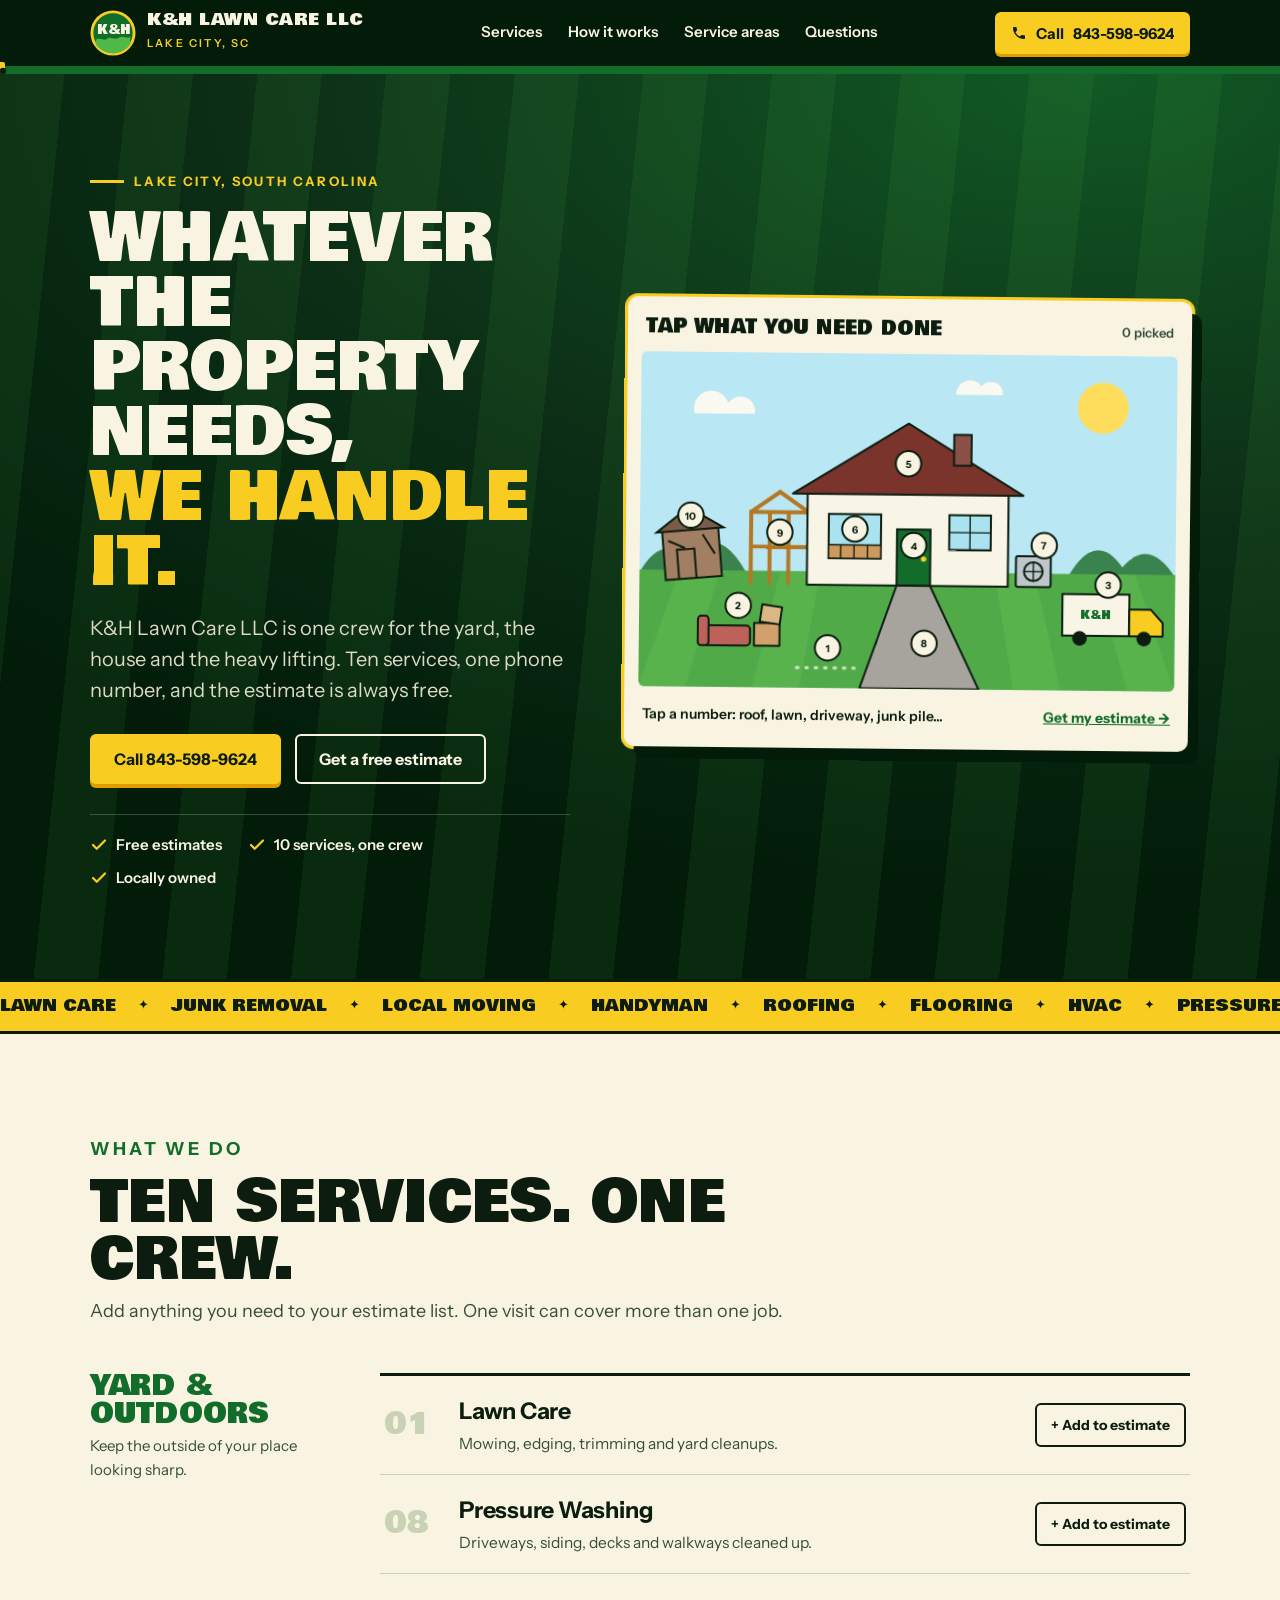
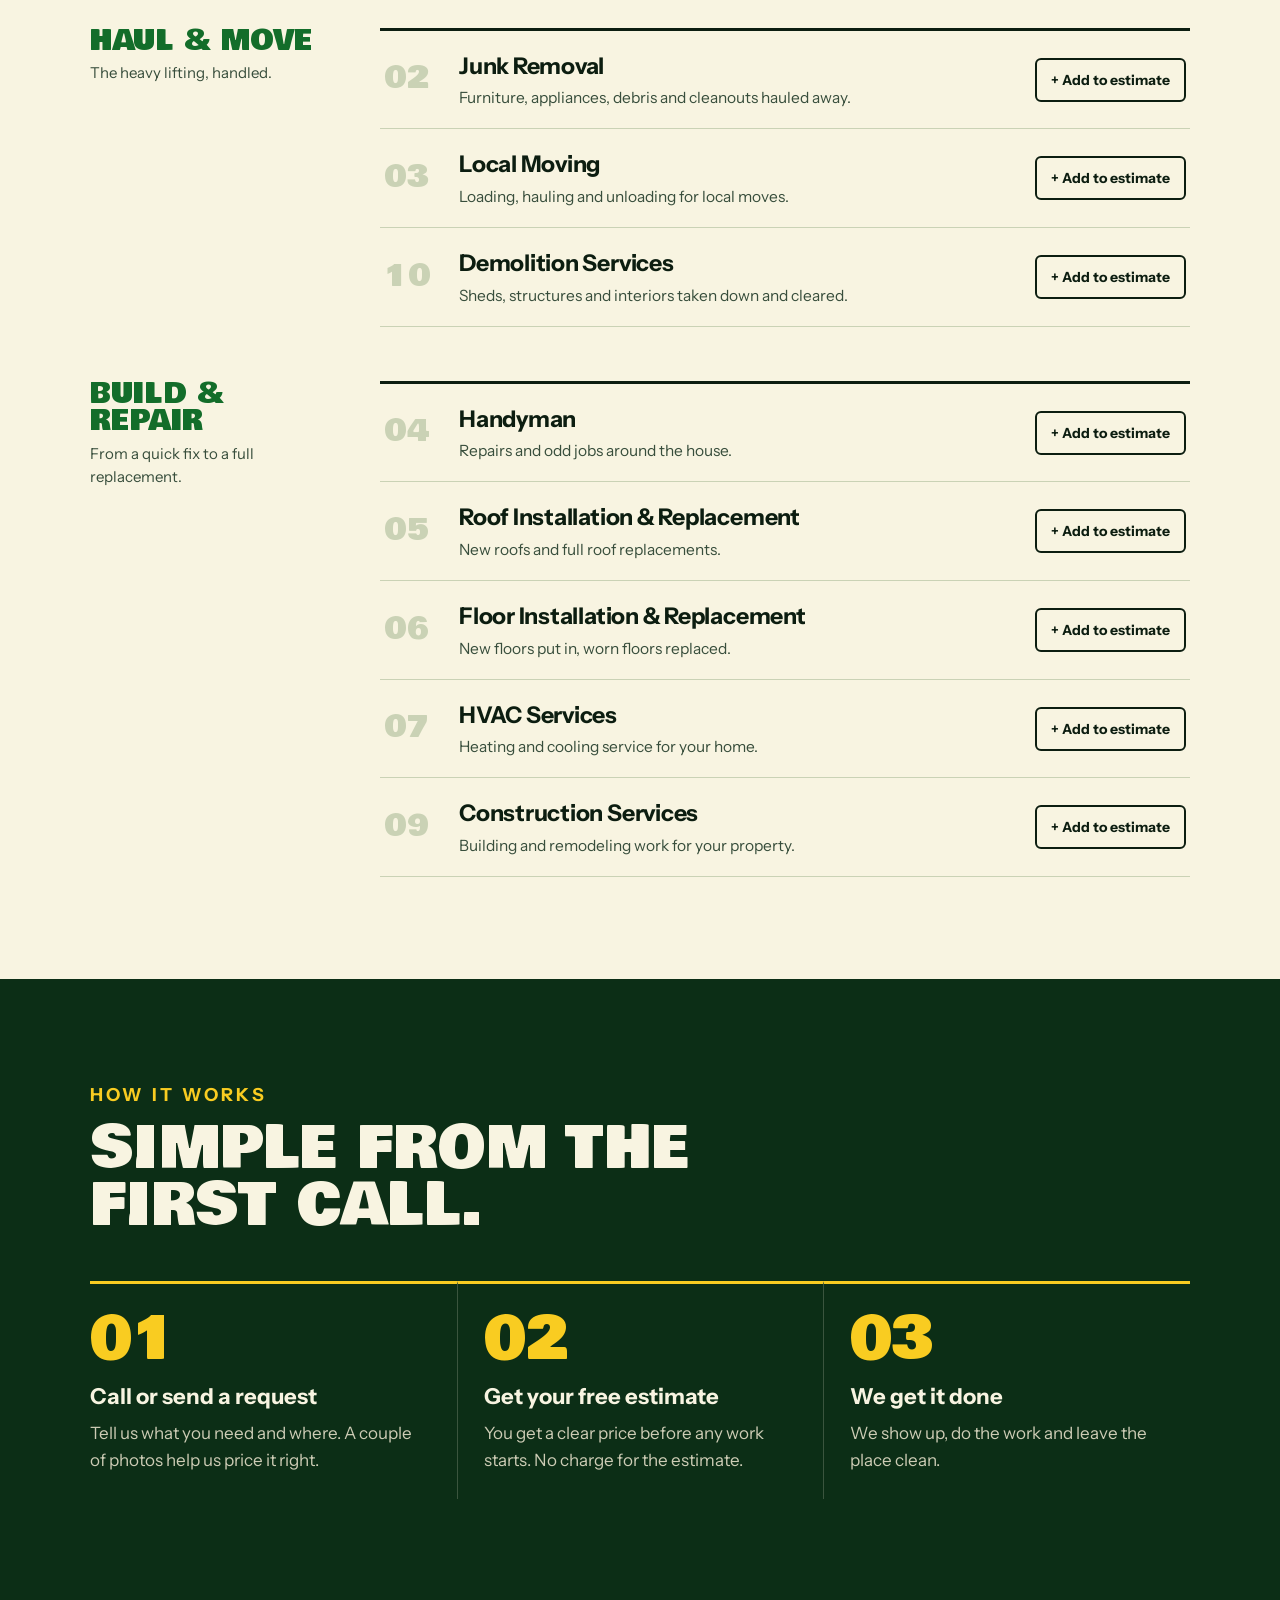
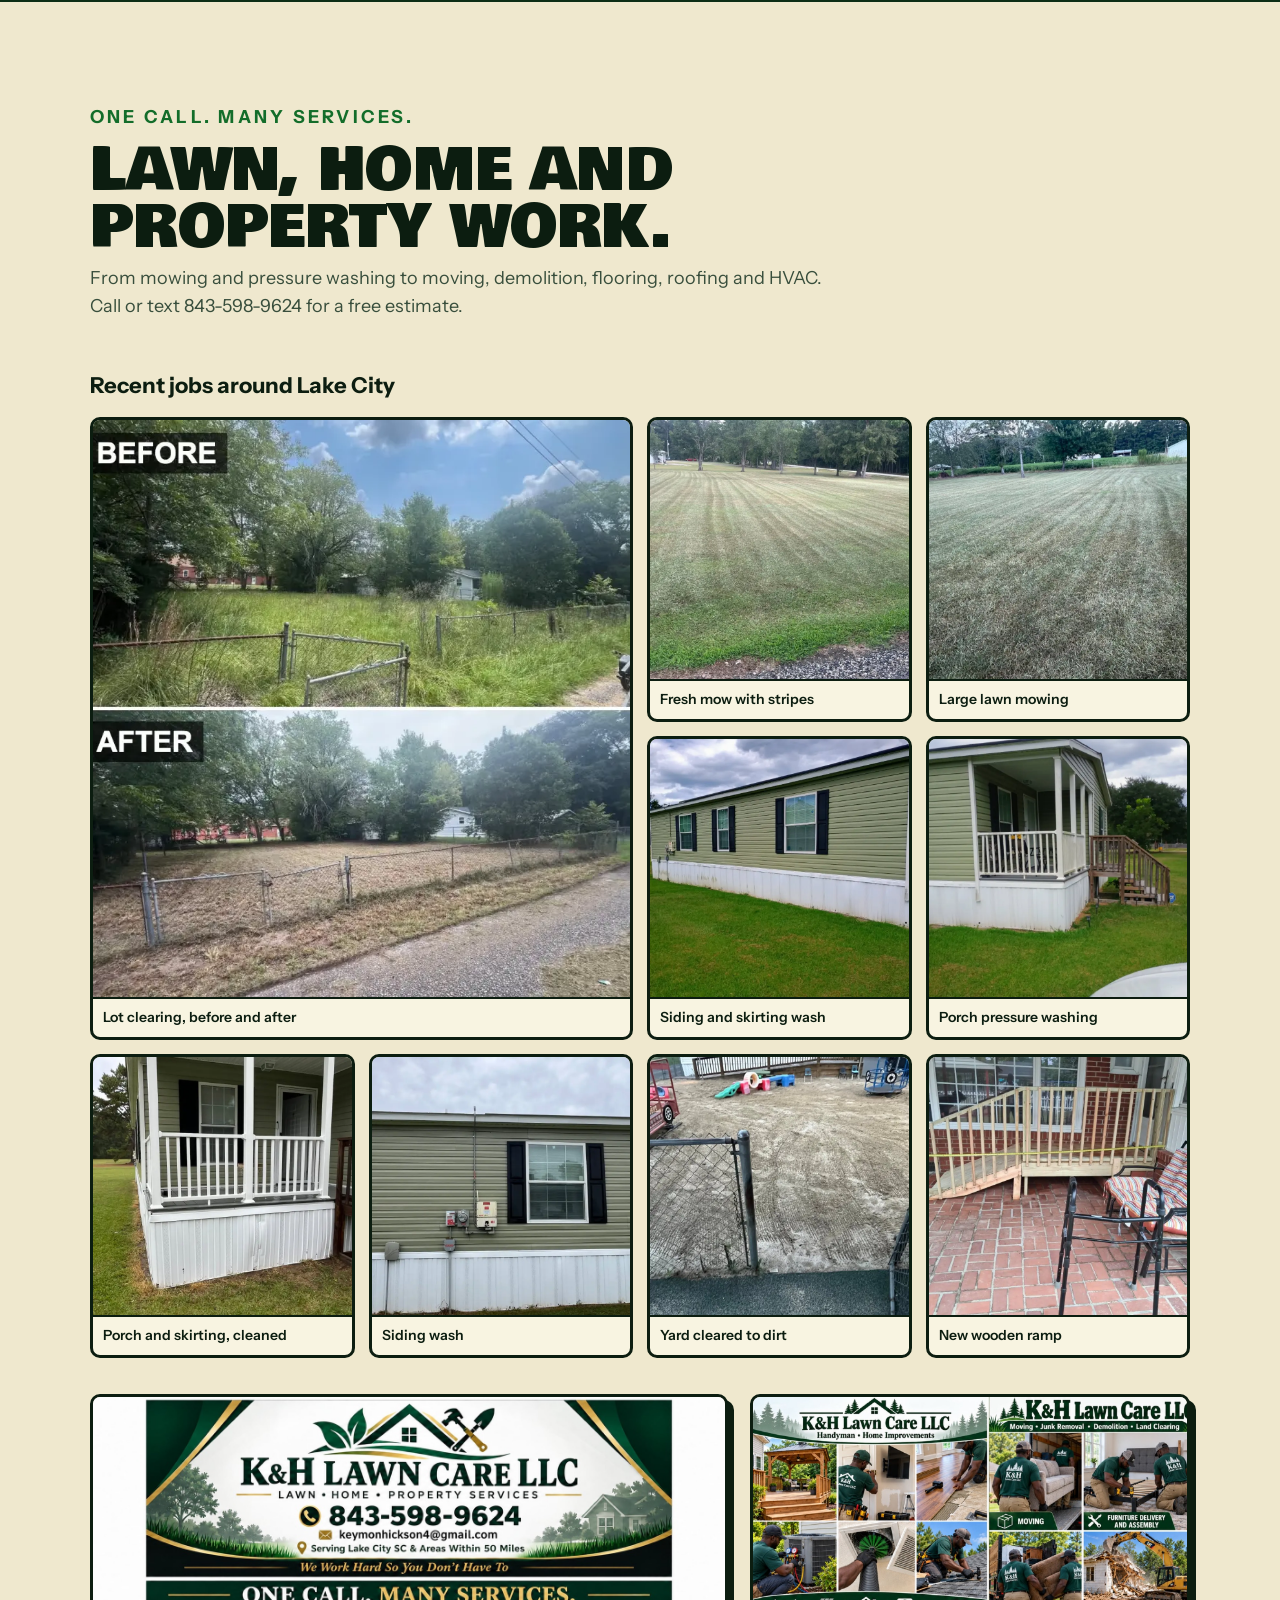
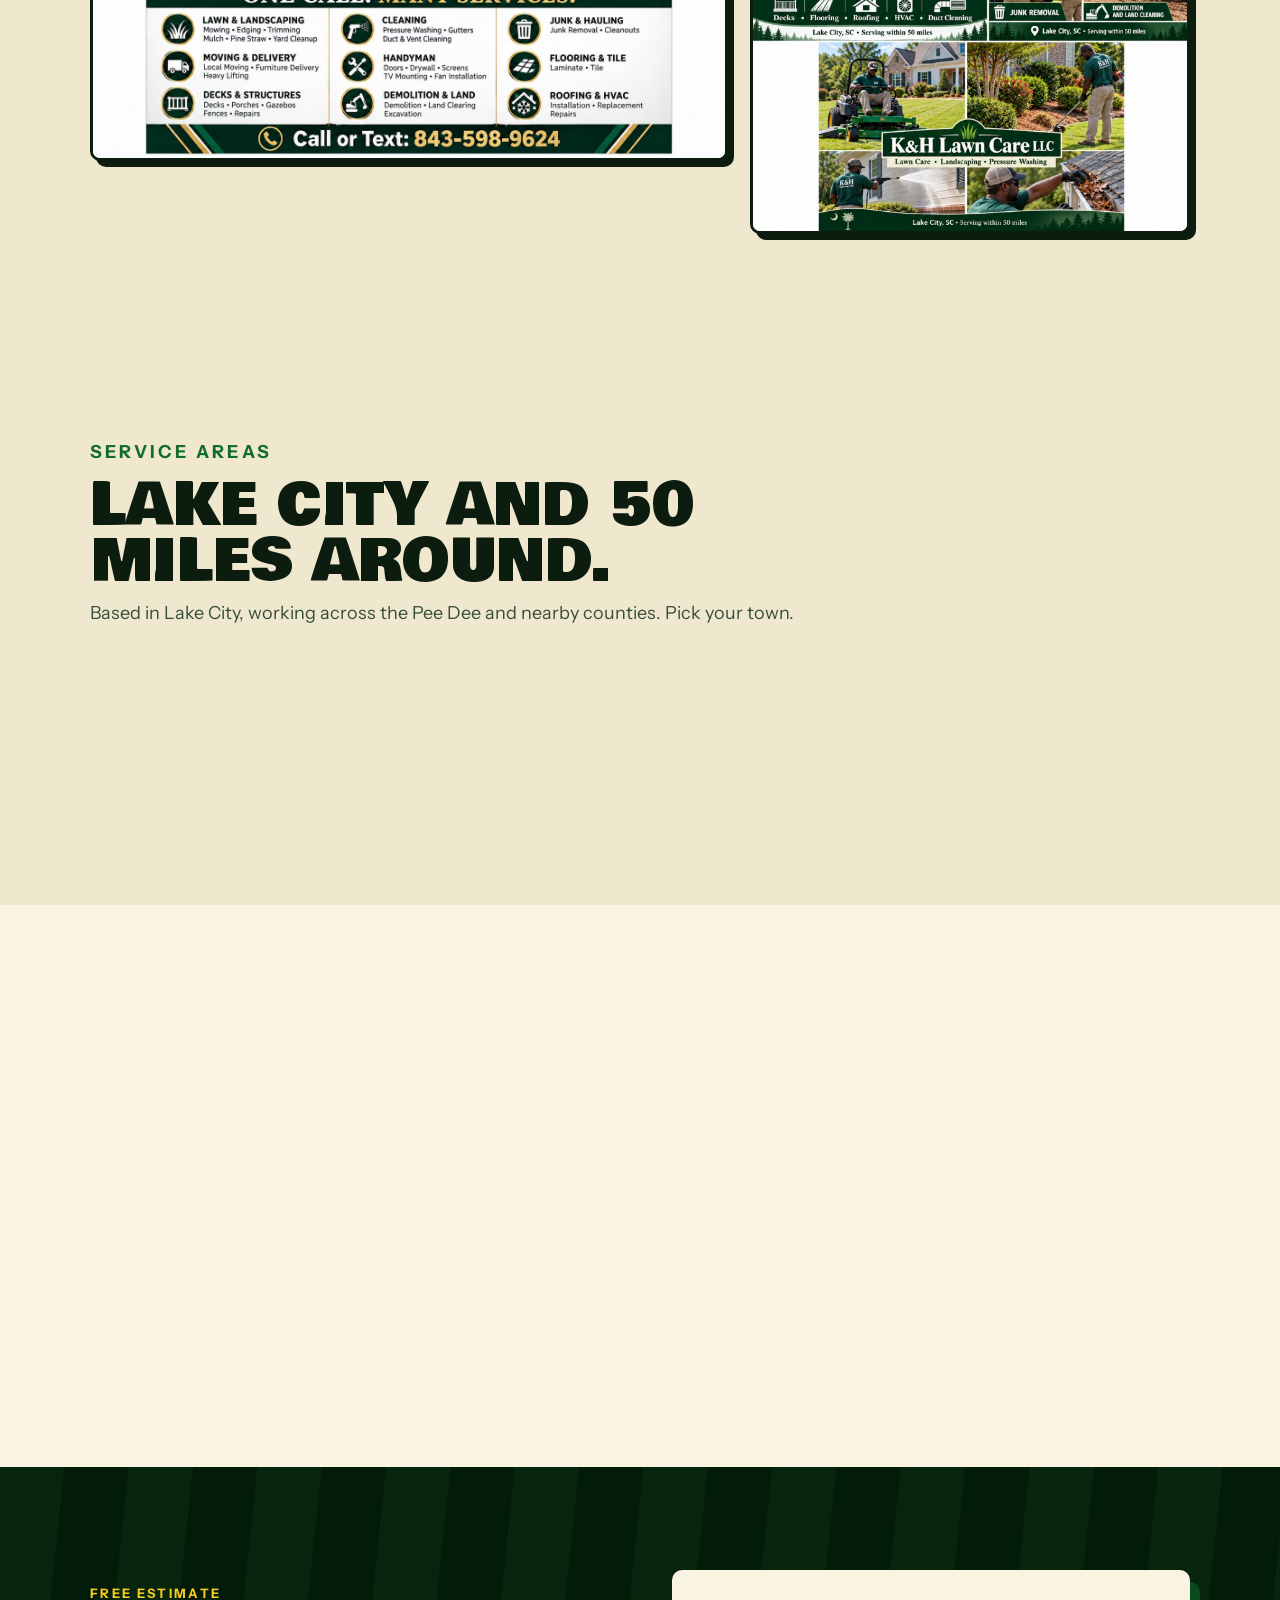
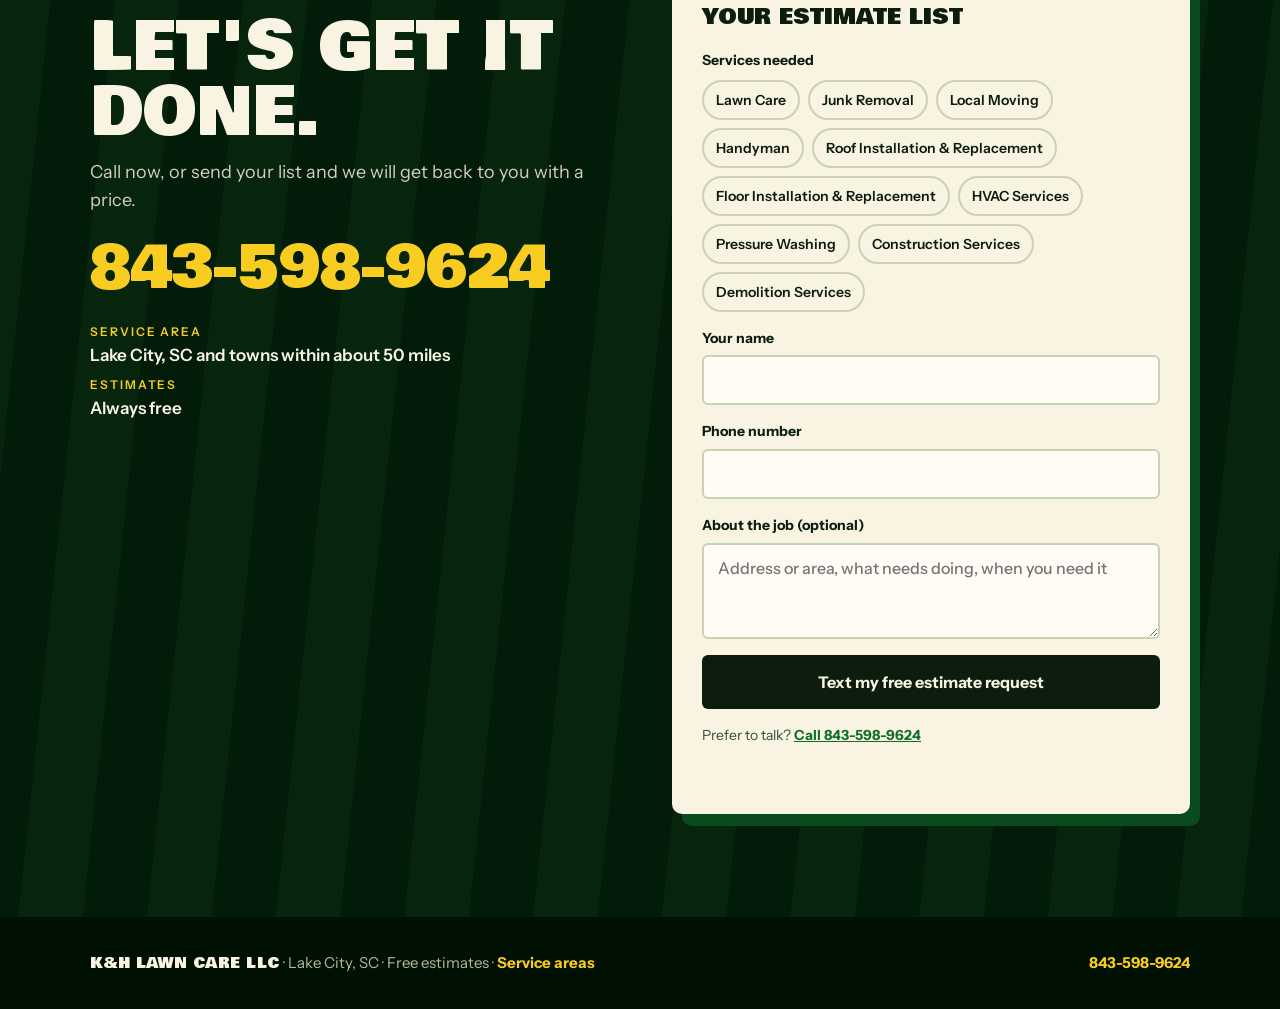
==== commit fa418ae2: "feat: make site readable for AI assistants (schema, FAQ, llms.txt, AI crawler access) Co-Authored-By" ====
--- a/index.html
+++ b/index.html
@@ -18,13 +18,199 @@
 <script type="application/ld+json">
 {
   "@context": "https://schema.org",
-  "@type": "HomeAndConstructionBusiness",
-  "name": "K&H Lawn Care LLC",
-  "telephone": "+1-843-598-9624",
-  "address": { "@type": "PostalAddress", "addressLocality": "Lake City", "addressRegion": "SC", "addressCountry": "US" },
-  "url": "https://khlawncaresc.com/",
-  "areaServed": ["Lake City, SC", "Florence, SC", "Kingstree, SC", "Johnsonville, SC", "Hemingway, SC", "Scranton, SC", "Olanta, SC", "Timmonsville, SC", "Manning, SC", "Sumter, SC", "Marion, SC", "Darlington, SC"],
-  "makesOffer": ["Lawn Care", "Junk Removal", "Local Moving", "Handyman", "Roof Installation & Replacement", "Floor Installation & Replacement", "HVAC Services", "Pressure Washing", "Construction Services", "Demolition Services"]
+  "@graph": [
+    {
+      "@type": "HomeAndConstructionBusiness",
+      "@id": "https://khlawncaresc.com/#business",
+      "name": "K&H Lawn Care LLC",
+      "description": "Locally owned lawn care, junk removal, pressure washing, moving, handyman and home improvement company based in Lake City, South Carolina, serving towns within about 50 miles.",
+      "url": "https://khlawncaresc.com/",
+      "telephone": "+1-843-598-9624",
+      "address": {
+        "@type": "PostalAddress",
+        "addressLocality": "Lake City",
+        "addressRegion": "SC",
+        "addressCountry": "US"
+      },
+      "areaServed": [
+        {
+          "@type": "City",
+          "name": "Lake City, SC"
+        },
+        {
+          "@type": "City",
+          "name": "Florence, SC"
+        },
+        {
+          "@type": "City",
+          "name": "Kingstree, SC"
+        },
+        {
+          "@type": "City",
+          "name": "Johnsonville, SC"
+        },
+        {
+          "@type": "City",
+          "name": "Hemingway, SC"
+        },
+        {
+          "@type": "City",
+          "name": "Scranton, SC"
+        },
+        {
+          "@type": "City",
+          "name": "Olanta, SC"
+        },
+        {
+          "@type": "City",
+          "name": "Timmonsville, SC"
+        },
+        {
+          "@type": "City",
+          "name": "Manning, SC"
+        },
+        {
+          "@type": "City",
+          "name": "Sumter, SC"
+        },
+        {
+          "@type": "City",
+          "name": "Marion, SC"
+        },
+        {
+          "@type": "City",
+          "name": "Darlington, SC"
+        }
+      ],
+      "sameAs": [
+        "https://www.facebook.com/profile.php?id=61596046041411"
+      ],
+      "hasOfferCatalog": {
+        "@type": "OfferCatalog",
+        "name": "Services",
+        "itemListElement": [
+          {
+            "@type": "Offer",
+            "itemOffered": {
+              "@type": "Service",
+              "name": "Lawn Care",
+              "description": "Mowing, edging, trimming and yard cleanups."
+            }
+          },
+          {
+            "@type": "Offer",
+            "itemOffered": {
+              "@type": "Service",
+              "name": "Pressure Washing",
+              "description": "Driveways, siding, decks and walkways cleaned up."
+            }
+          },
+          {
+            "@type": "Offer",
+            "itemOffered": {
+              "@type": "Service",
+              "name": "Junk Removal",
+              "description": "Furniture, appliances, debris and cleanouts hauled away."
+            }
+          },
+          {
+            "@type": "Offer",
+            "itemOffered": {
+              "@type": "Service",
+              "name": "Local Moving",
+              "description": "Loading, hauling and unloading for local moves."
+            }
+          },
+          {
+            "@type": "Offer",
+            "itemOffered": {
+              "@type": "Service",
+              "name": "Demolition Services",
+              "description": "Sheds, structures and interiors taken down and cleared."
+            }
+          },
+          {
+            "@type": "Offer",
+            "itemOffered": {
+              "@type": "Service",
+              "name": "Handyman",
+              "description": "Repairs and odd jobs around the house."
+            }
+          },
+          {
+            "@type": "Offer",
+            "itemOffered": {
+              "@type": "Service",
+              "name": "Roof Installation & Replacement",
+              "description": "New roofs and full roof replacements."
+            }
+          },
+          {
+            "@type": "Offer",
+            "itemOffered": {
+              "@type": "Service",
+              "name": "Floor Installation & Replacement",
+              "description": "New floors put in, worn floors replaced."
+            }
+          },
+          {
+            "@type": "Offer",
+            "itemOffered": {
+              "@type": "Service",
+              "name": "HVAC Services",
+              "description": "Heating and cooling service for your home."
+            }
+          },
+          {
+            "@type": "Offer",
+            "itemOffered": {
+              "@type": "Service",
+              "name": "Construction Services",
+              "description": "Building and remodeling work for your property."
+            }
+          }
+        ]
+      }
+    },
+    {
+      "@type": "WebSite",
+      "@id": "https://khlawncaresc.com/#website",
+      "url": "https://khlawncaresc.com/",
+      "name": "K&H Lawn Care LLC",
+      "publisher": {
+        "@id": "https://khlawncaresc.com/#business"
+      }
+    },
+    {
+      "@type": "FAQPage",
+      "mainEntity": [
+        {
+          "@type": "Question",
+          "name": "What area do you cover?",
+          "acceptedAnswer": {
+            "@type": "Answer",
+            "text": "We are based in Lake City, SC and work in towns within about 50 miles, including Florence, Kingstree, Johnsonville, Manning, Sumter, Marion and Darlington. Not sure if we come to you? Call and ask."
+          }
+        },
+        {
+          "@type": "Question",
+          "name": "Can I get more than one job done?",
+          "acceptedAnswer": {
+            "@type": "Answer",
+            "text": "Yes. Pick every service you need and we will price it all in one estimate."
+          }
+        },
+        {
+          "@type": "Question",
+          "name": "What is the fastest way to reach you?",
+          "acceptedAnswer": {
+            "@type": "Answer",
+            "text": "Call 843-598-9624. You can also send the request form on the website and we will get back to you."
+          }
+        }
+      ]
+    }
+  ]
 }
 </script>
 <link rel="stylesheet" href="assets/site.css">
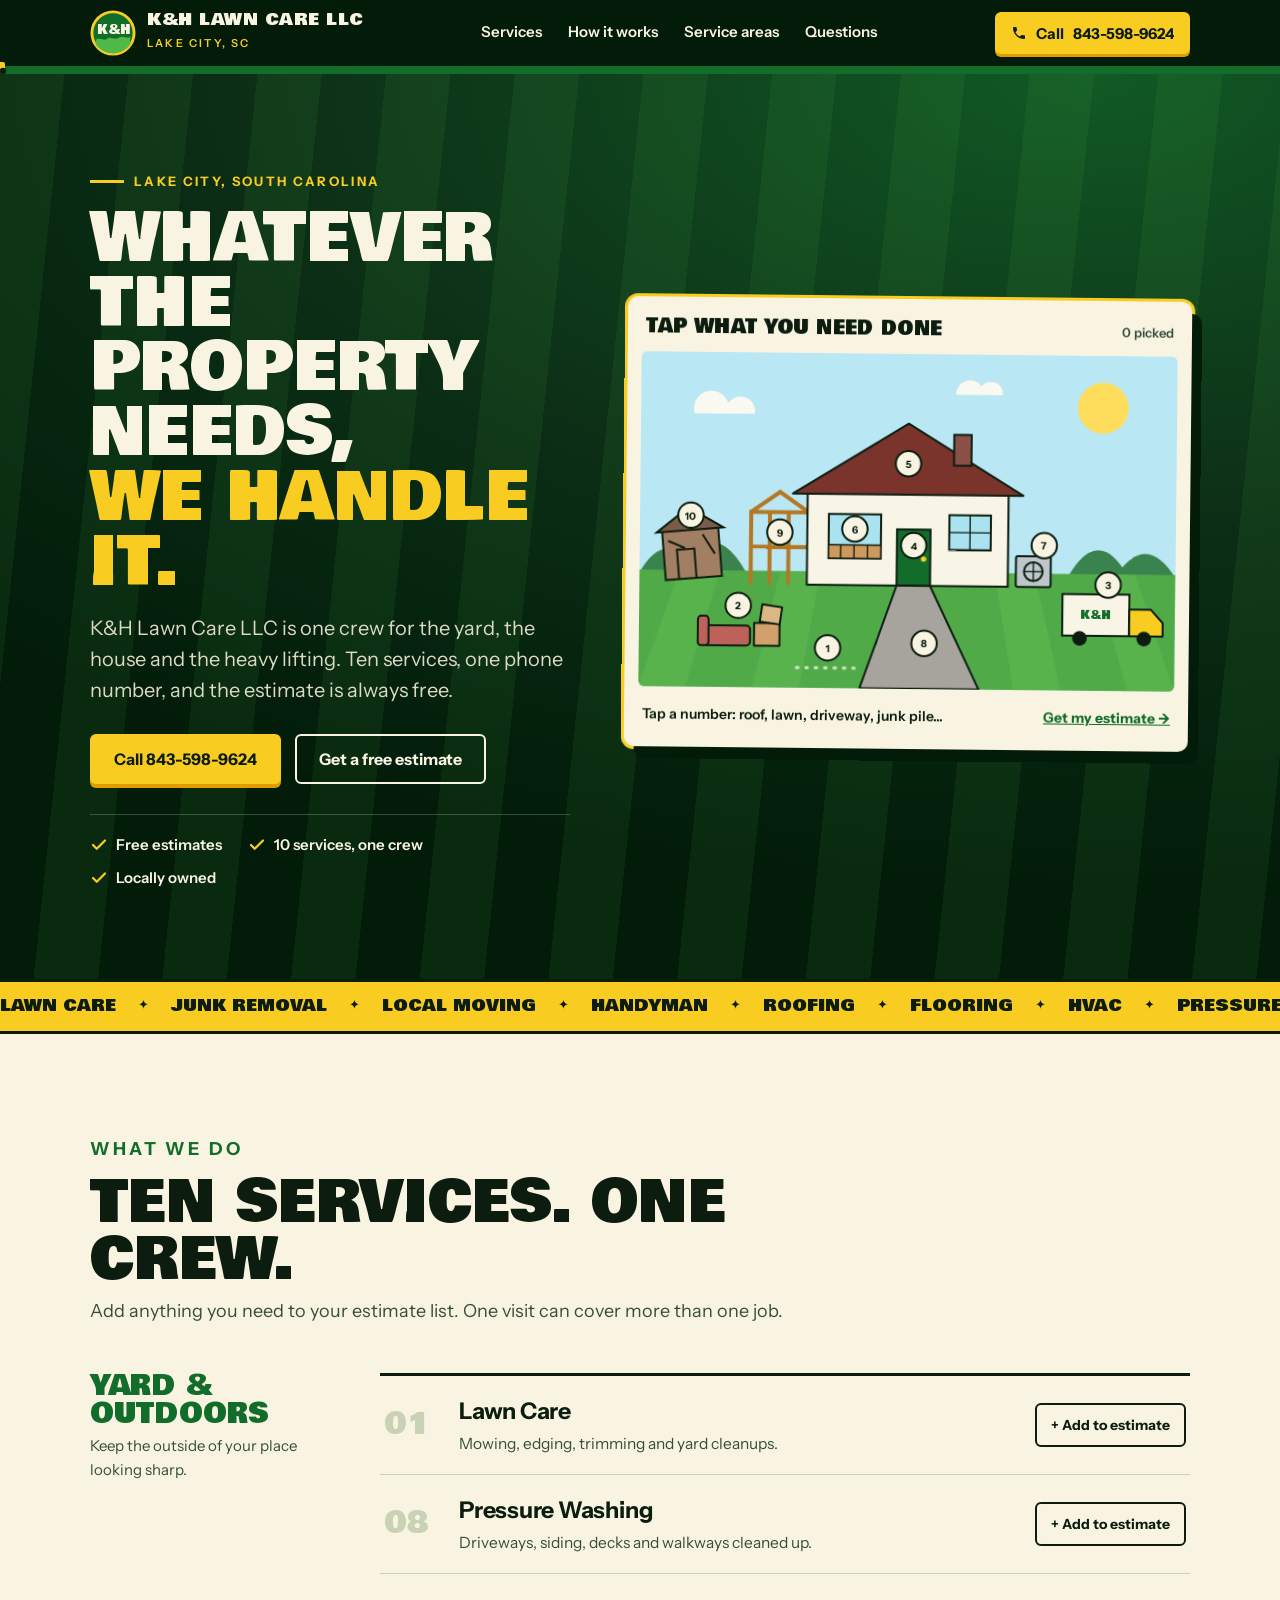
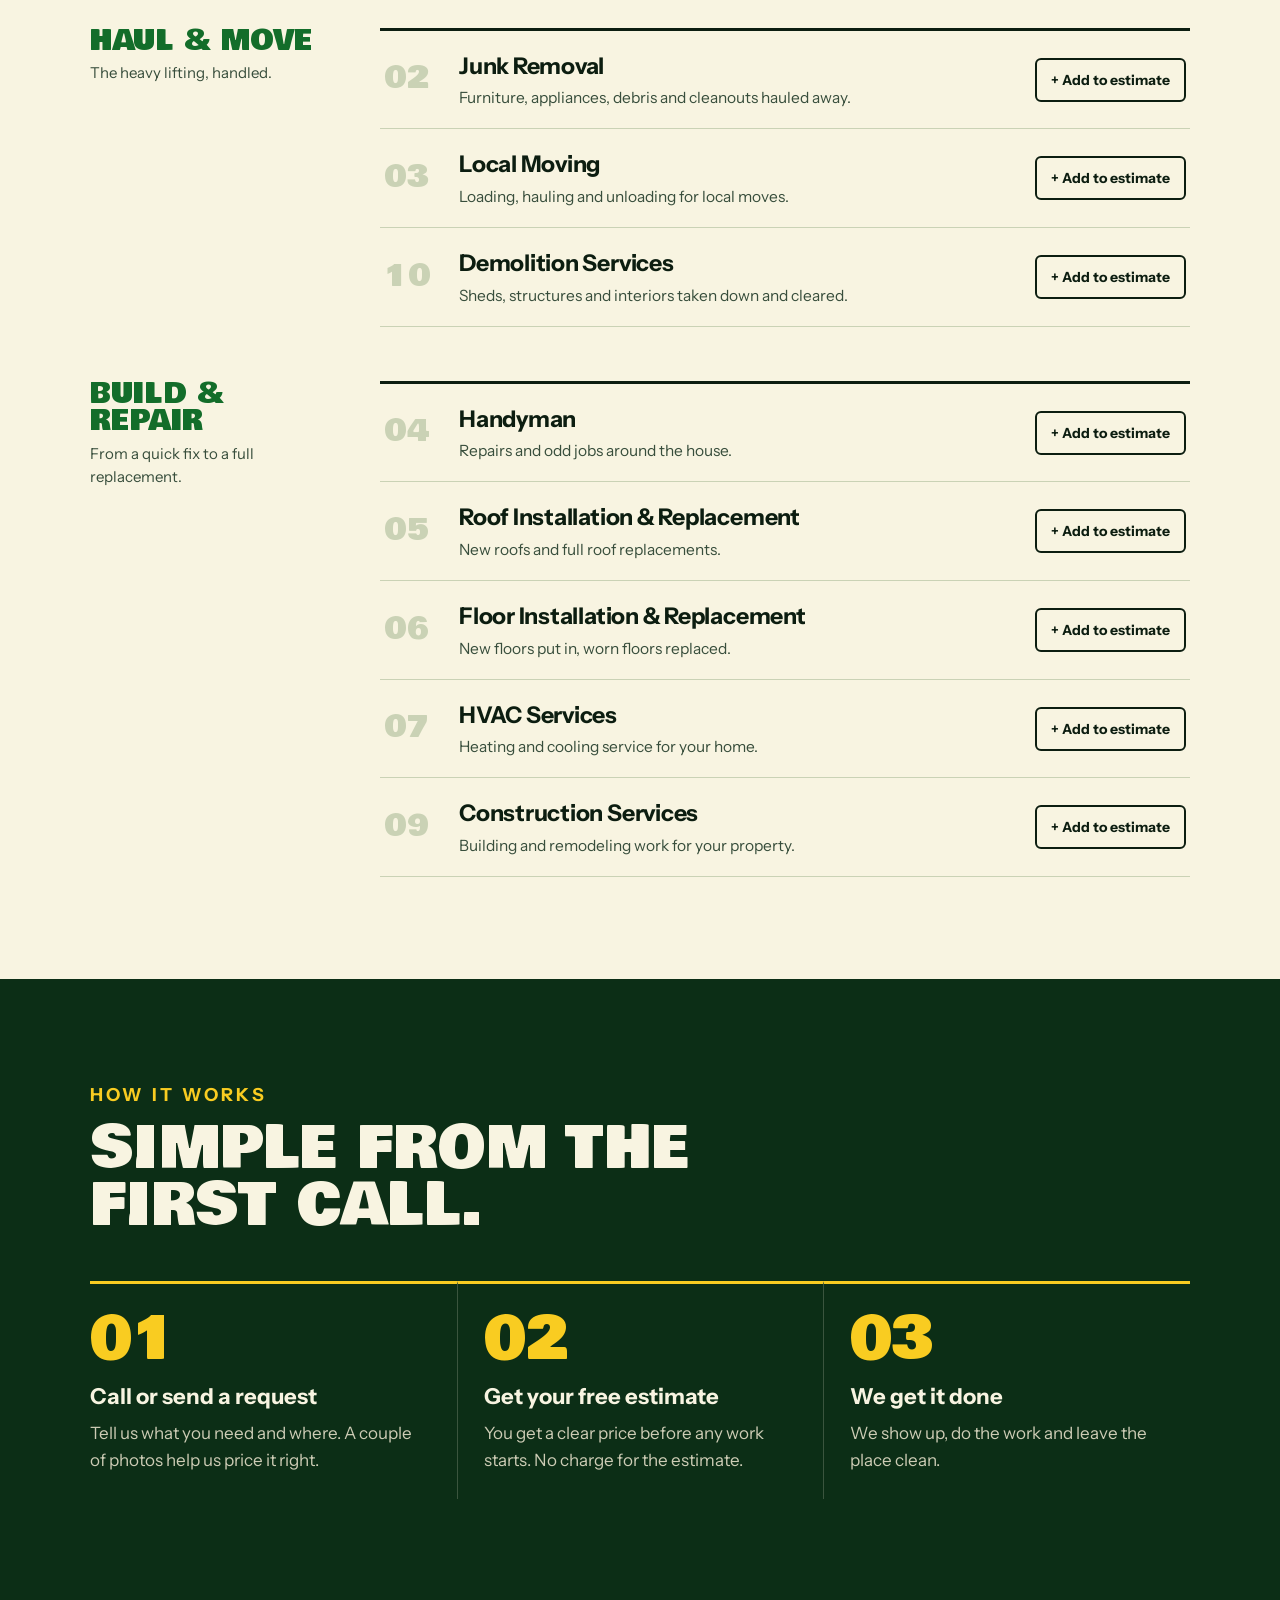
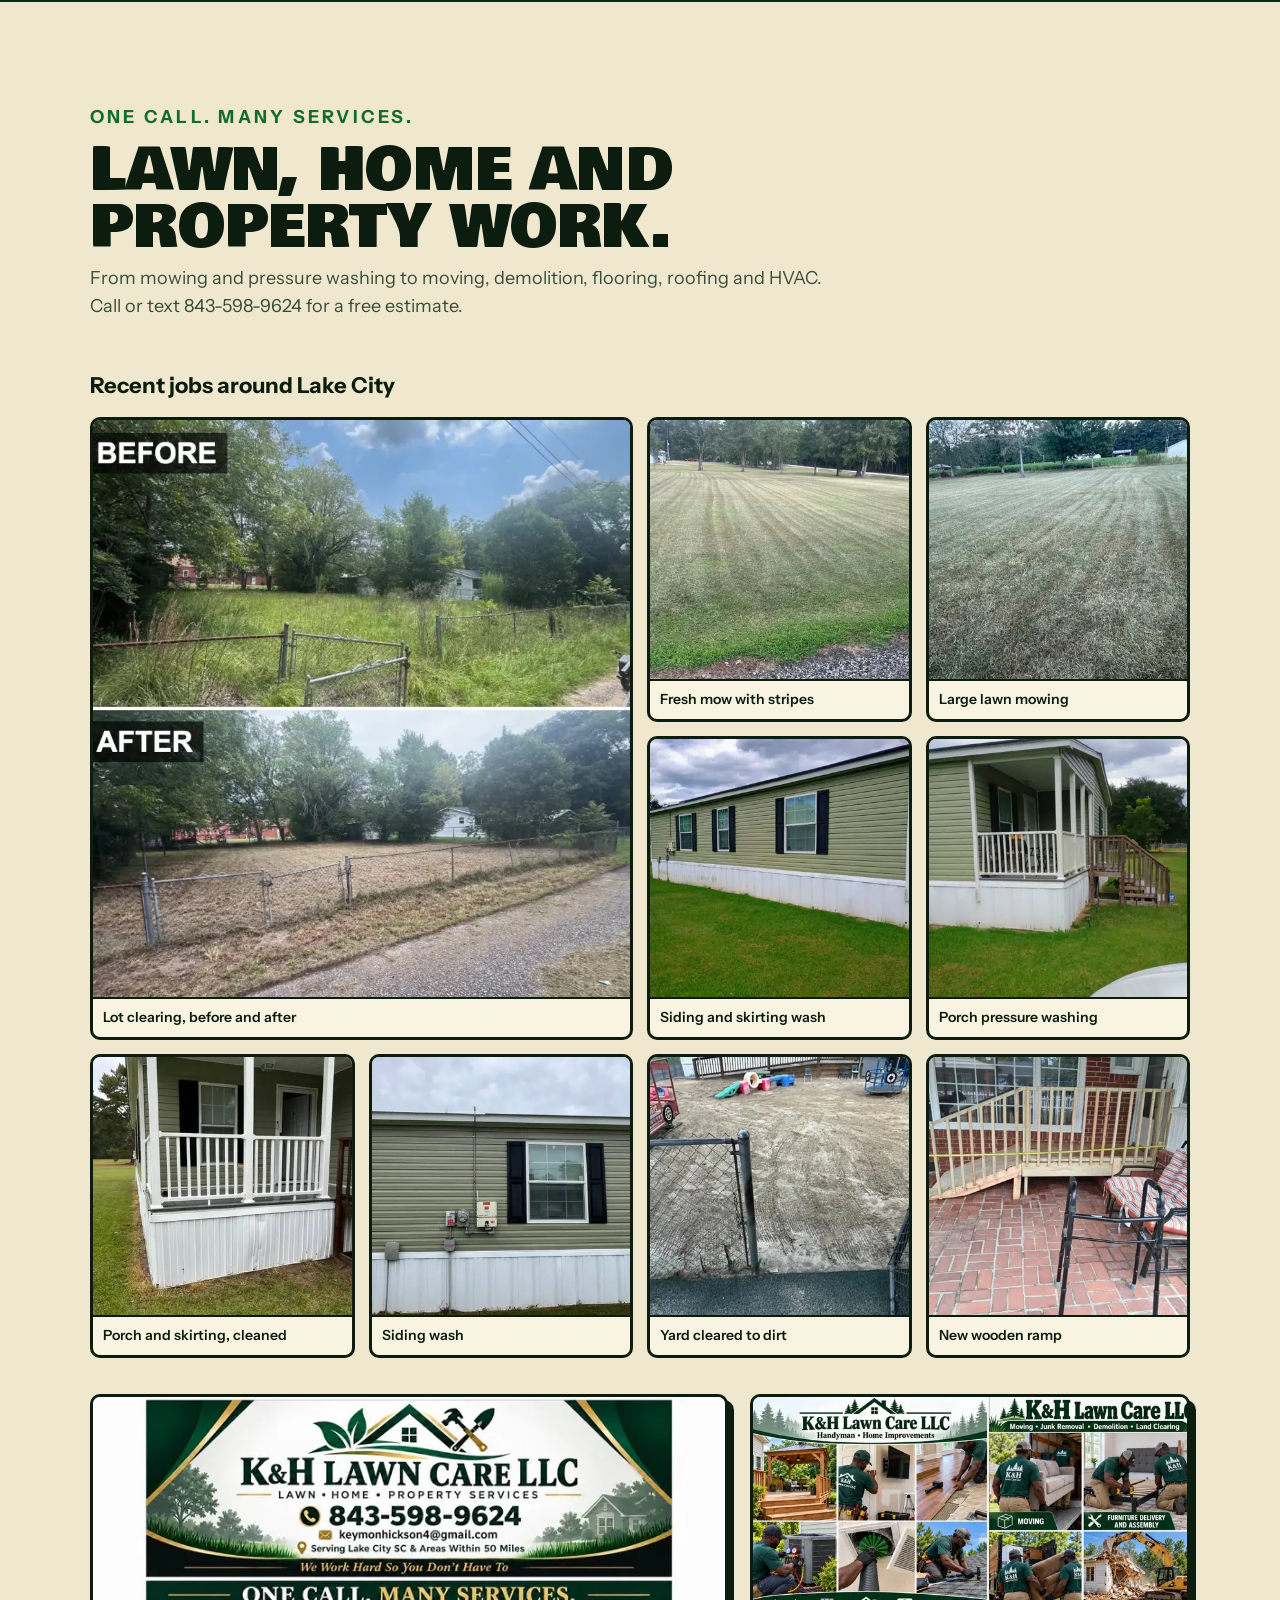
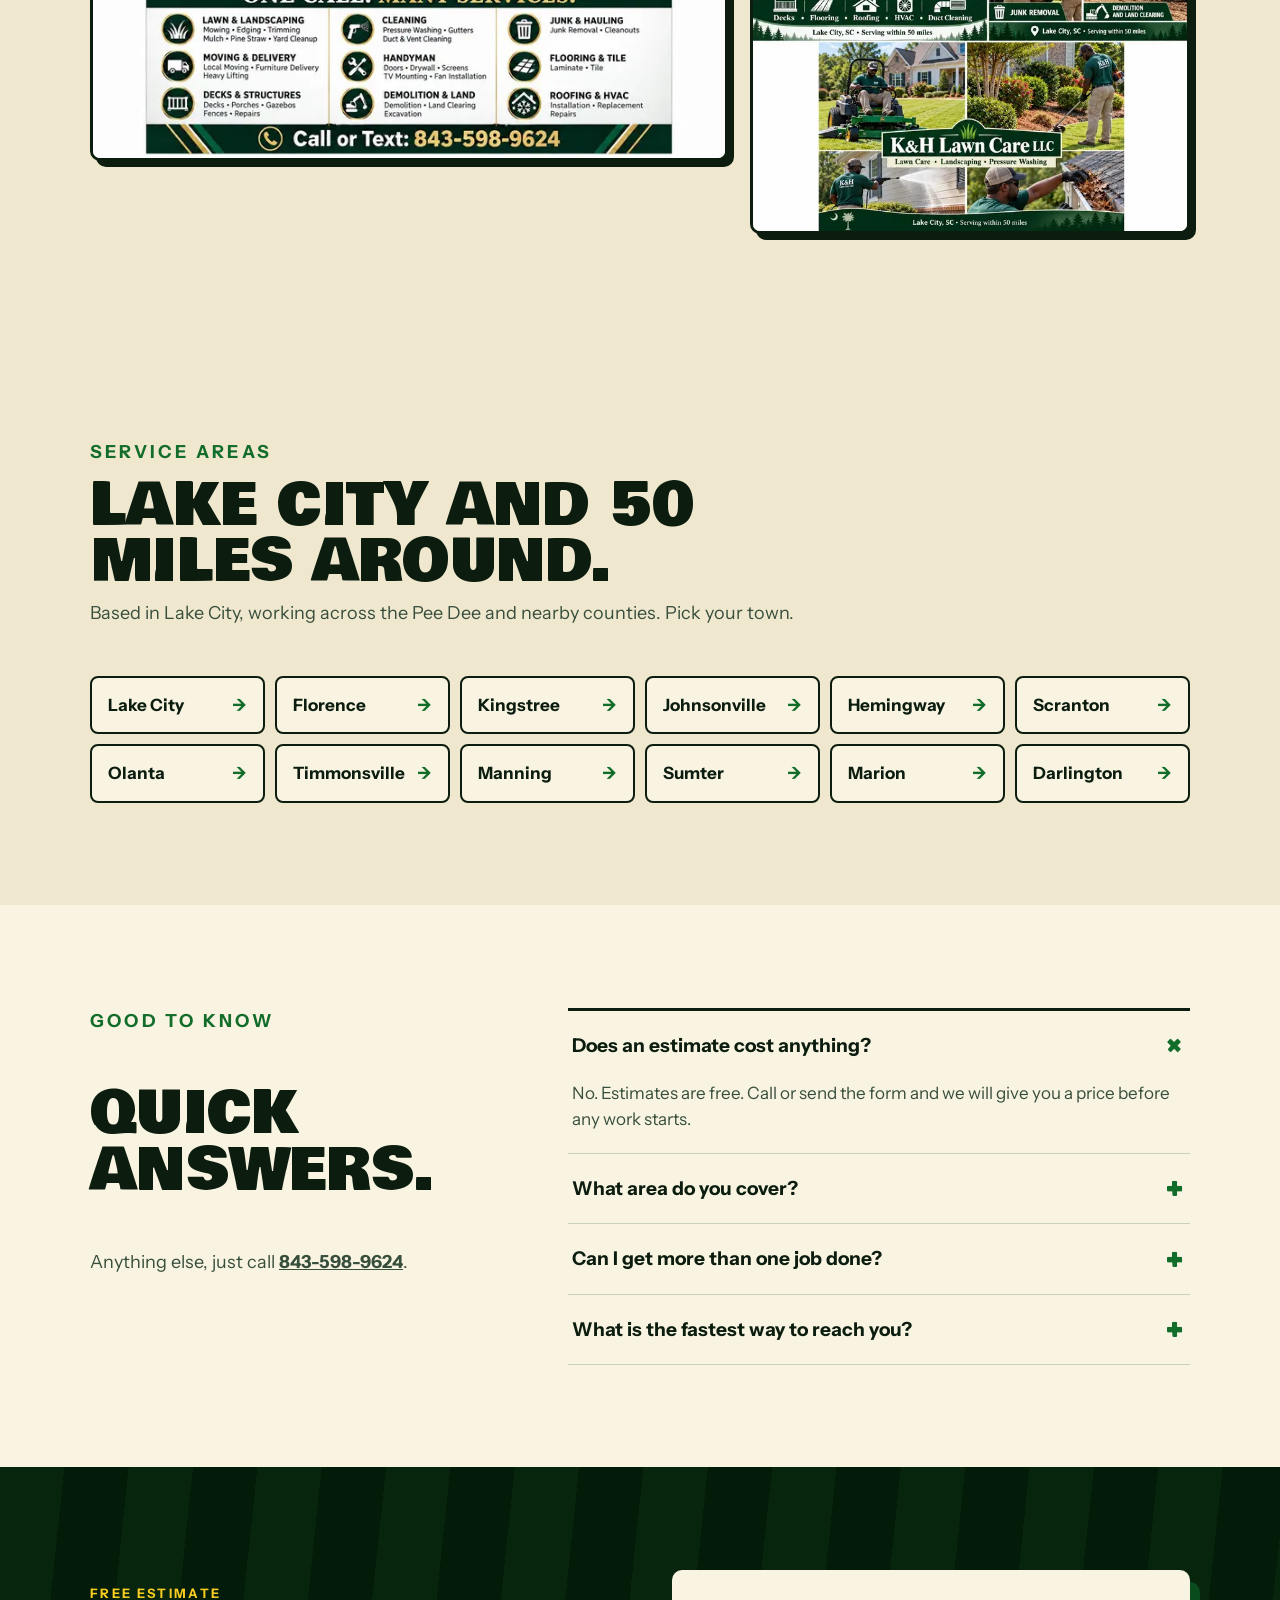
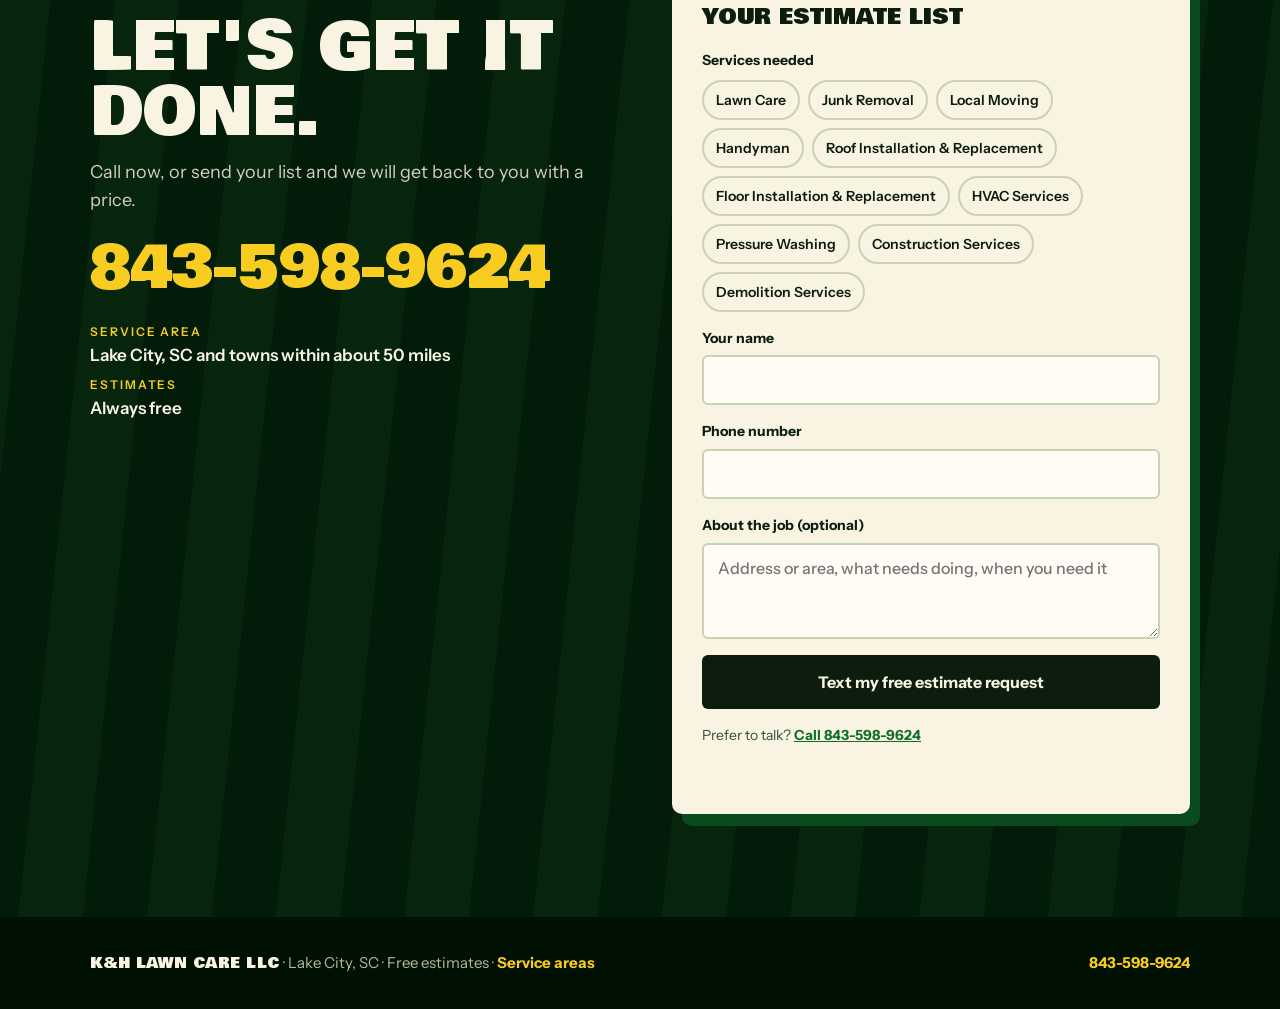
==== commit bab7cca5: "perf: responsive WebP images, non-blocking fonts, defer ad trackers until interaction Co-Authored-By" ====
--- a/index.html
+++ b/index.html
@@ -9,12 +9,12 @@
 <meta property="og:description" content="Ten services, one crew, free estimates. Call 843-598-9624.">
 <link rel="canonical" href="https://khlawncaresc.com/">
 <meta property="og:url" content="https://khlawncaresc.com/">
-<script async src="https://www.googletagmanager.com/gtag/js?id=AW-18496325629"></script>
 <script src="assets/track.js"></script>
 <meta name="theme-color" content="#12351d">
 <link rel="preconnect" href="https://fonts.googleapis.com">
 <link rel="preconnect" href="https://fonts.gstatic.com" crossorigin>
-<link href="https://fonts.googleapis.com/css2?family=Bowlby+One&family=Instrument+Sans:wght@400;500;600;700&display=swap" rel="stylesheet">
+<link rel="preload" as="style" href="https://fonts.googleapis.com/css2?family=Bowlby+One&family=Instrument+Sans:wght@400;500;600;700&display=swap" onload="this.onload=null;this.rel='stylesheet'">
+<noscript><link href="https://fonts.googleapis.com/css2?family=Bowlby+One&family=Instrument+Sans:wght@400;500;600;700&display=swap" rel="stylesheet"></noscript>
 <script type="application/ld+json">
 {
   "@context": "https://schema.org",
@@ -390,19 +390,19 @@
       </div>
       <h3 class="gallery-title reveal">Recent jobs around Lake City</h3>
       <ul class="gallery reveal">
-        <li class="wide"><figure><img src="assets/work/lot-clearing-before-after.webp" width="800" height="800" loading="lazy" alt="Overgrown lot before clearing, and the same lot cleared down to bare ground after."><figcaption>Lot clearing, before and after</figcaption></figure></li>
-        <li><figure><img src="assets/work/fresh-mow-stripes.webp" width="800" height="800" loading="lazy" alt="Freshly mowed lawn with straight stripes."><figcaption>Fresh mow with stripes</figcaption></figure></li>
-        <li><figure><img src="assets/work/mowed-lawn-lake-city.webp" width="800" height="800" loading="lazy" alt="Large lawn mowed in even rows."><figcaption>Large lawn mowing</figcaption></figure></li>
-        <li><figure><img src="assets/work/pressure-washed-skirting.webp" width="800" height="800" loading="lazy" alt="Home siding and white skirting after pressure washing."><figcaption>Siding and skirting wash</figcaption></figure></li>
-        <li><figure><img src="assets/work/pressure-washed-porch.webp" width="800" height="800" loading="lazy" alt="Front porch and railings cleaned with pressure washing."><figcaption>Porch pressure washing</figcaption></figure></li>
-        <li><figure><img src="assets/work/porch-and-skirting-clean.webp" width="800" height="800" loading="lazy" alt="Clean white porch railings and skirting."><figcaption>Porch and skirting, cleaned</figcaption></figure></li>
-        <li><figure><img src="assets/work/siding-wash.webp" width="800" height="800" loading="lazy" alt="Washed siding beside a window and power box."><figcaption>Siding wash</figcaption></figure></li>
-        <li><figure><img src="assets/work/cleared-yard.webp" width="800" height="800" loading="lazy" alt="Fenced yard scraped clean of weeds and grass."><figcaption>Yard cleared to dirt</figcaption></figure></li>
-        <li><figure><img src="assets/work/wood-ramp-build.webp" width="800" height="800" loading="lazy" alt="New wooden ramp with railings built onto a brick porch."><figcaption>New wooden ramp</figcaption></figure></li>
+        <li class="wide"><figure><img src="assets/work/lot-clearing-before-after.webp" srcset="assets/work/lot-clearing-before-after-400.webp 400w, assets/work/lot-clearing-before-after.webp 800w" sizes="(min-width: 760px) 560px, 100vw" width="800" height="800" loading="lazy" alt="Overgrown lot before clearing, and the same lot cleared down to bare ground after."><figcaption>Lot clearing, before and after</figcaption></figure></li>
+        <li><figure><img src="assets/work/fresh-mow-stripes.webp" srcset="assets/work/fresh-mow-stripes-400.webp 400w, assets/work/fresh-mow-stripes.webp 800w" sizes="(min-width: 760px) 280px, 50vw" width="800" height="800" loading="lazy" alt="Freshly mowed lawn with straight stripes."><figcaption>Fresh mow with stripes</figcaption></figure></li>
+        <li><figure><img src="assets/work/mowed-lawn-lake-city.webp" srcset="assets/work/mowed-lawn-lake-city-400.webp 400w, assets/work/mowed-lawn-lake-city.webp 800w" sizes="(min-width: 760px) 280px, 50vw" width="800" height="800" loading="lazy" alt="Large lawn mowed in even rows."><figcaption>Large lawn mowing</figcaption></figure></li>
+        <li><figure><img src="assets/work/pressure-washed-skirting.webp" srcset="assets/work/pressure-washed-skirting-400.webp 400w, assets/work/pressure-washed-skirting.webp 800w" sizes="(min-width: 760px) 280px, 50vw" width="800" height="800" loading="lazy" alt="Home siding and white skirting after pressure washing."><figcaption>Siding and skirting wash</figcaption></figure></li>
+        <li><figure><img src="assets/work/pressure-washed-porch.webp" srcset="assets/work/pressure-washed-porch-400.webp 400w, assets/work/pressure-washed-porch.webp 800w" sizes="(min-width: 760px) 280px, 50vw" width="800" height="800" loading="lazy" alt="Front porch and railings cleaned with pressure washing."><figcaption>Porch pressure washing</figcaption></figure></li>
+        <li><figure><img src="assets/work/porch-and-skirting-clean.webp" srcset="assets/work/porch-and-skirting-clean-400.webp 400w, assets/work/porch-and-skirting-clean.webp 800w" sizes="(min-width: 760px) 280px, 50vw" width="800" height="800" loading="lazy" alt="Clean white porch railings and skirting."><figcaption>Porch and skirting, cleaned</figcaption></figure></li>
+        <li><figure><img src="assets/work/siding-wash.webp" srcset="assets/work/siding-wash-400.webp 400w, assets/work/siding-wash.webp 800w" sizes="(min-width: 760px) 280px, 50vw" width="800" height="800" loading="lazy" alt="Washed siding beside a window and power box."><figcaption>Siding wash</figcaption></figure></li>
+        <li><figure><img src="assets/work/cleared-yard.webp" srcset="assets/work/cleared-yard-400.webp 400w, assets/work/cleared-yard.webp 800w" sizes="(min-width: 760px) 280px, 50vw" width="800" height="800" loading="lazy" alt="Fenced yard scraped clean of weeds and grass."><figcaption>Yard cleared to dirt</figcaption></figure></li>
+        <li><figure><img src="assets/work/wood-ramp-build.webp" srcset="assets/work/wood-ramp-build-400.webp 400w, assets/work/wood-ramp-build.webp 800w" sizes="(min-width: 760px) 280px, 50vw" width="800" height="800" loading="lazy" alt="New wooden ramp with railings built onto a brick porch."><figcaption>New wooden ramp</figcaption></figure></li>
       </ul>
       <div class="flyers reveal">
-        <figure><img src="assets/kh-flyer.jpg" width="1400" height="800" loading="lazy" alt="K&amp;H Lawn Care LLC flyer: lawn and landscaping, cleaning, junk and hauling, moving and delivery, handyman, flooring and tile, decks and structures, demolition and land, roofing and HVAC. Call or text 843-598-9624."></figure>
-        <figure><img src="assets/kh-services.jpg" width="1400" height="1400" loading="lazy" alt="K&amp;H Lawn Care LLC services: decks, flooring, roofing, HVAC, duct cleaning, moving, furniture assembly, junk removal, demolition, lawn care, landscaping and pressure washing."></figure>
+        <figure><img src="assets/kh-flyer.webp" srcset="assets/kh-flyer-700.webp 700w, assets/kh-flyer.webp 1400w" sizes="(min-width: 900px) 620px, 100vw" width="1400" height="800" loading="lazy" alt="K&amp;H Lawn Care LLC flyer: lawn and landscaping, cleaning, junk and hauling, moving and delivery, handyman, flooring and tile, decks and structures, demolition and land, roofing and HVAC. Call or text 843-598-9624."></figure>
+        <figure><img src="assets/kh-services.webp" srcset="assets/kh-services-700.webp 700w, assets/kh-services.webp 1400w" sizes="(min-width: 900px) 430px, 100vw" width="1400" height="1400" loading="lazy" alt="K&amp;H Lawn Care LLC services: decks, flooring, roofing, HVAC, duct cleaning, moving, furniture assembly, junk removal, demolition, lawn care, landscaping and pressure washing."></figure>
       </div>
     </div>
   </section>
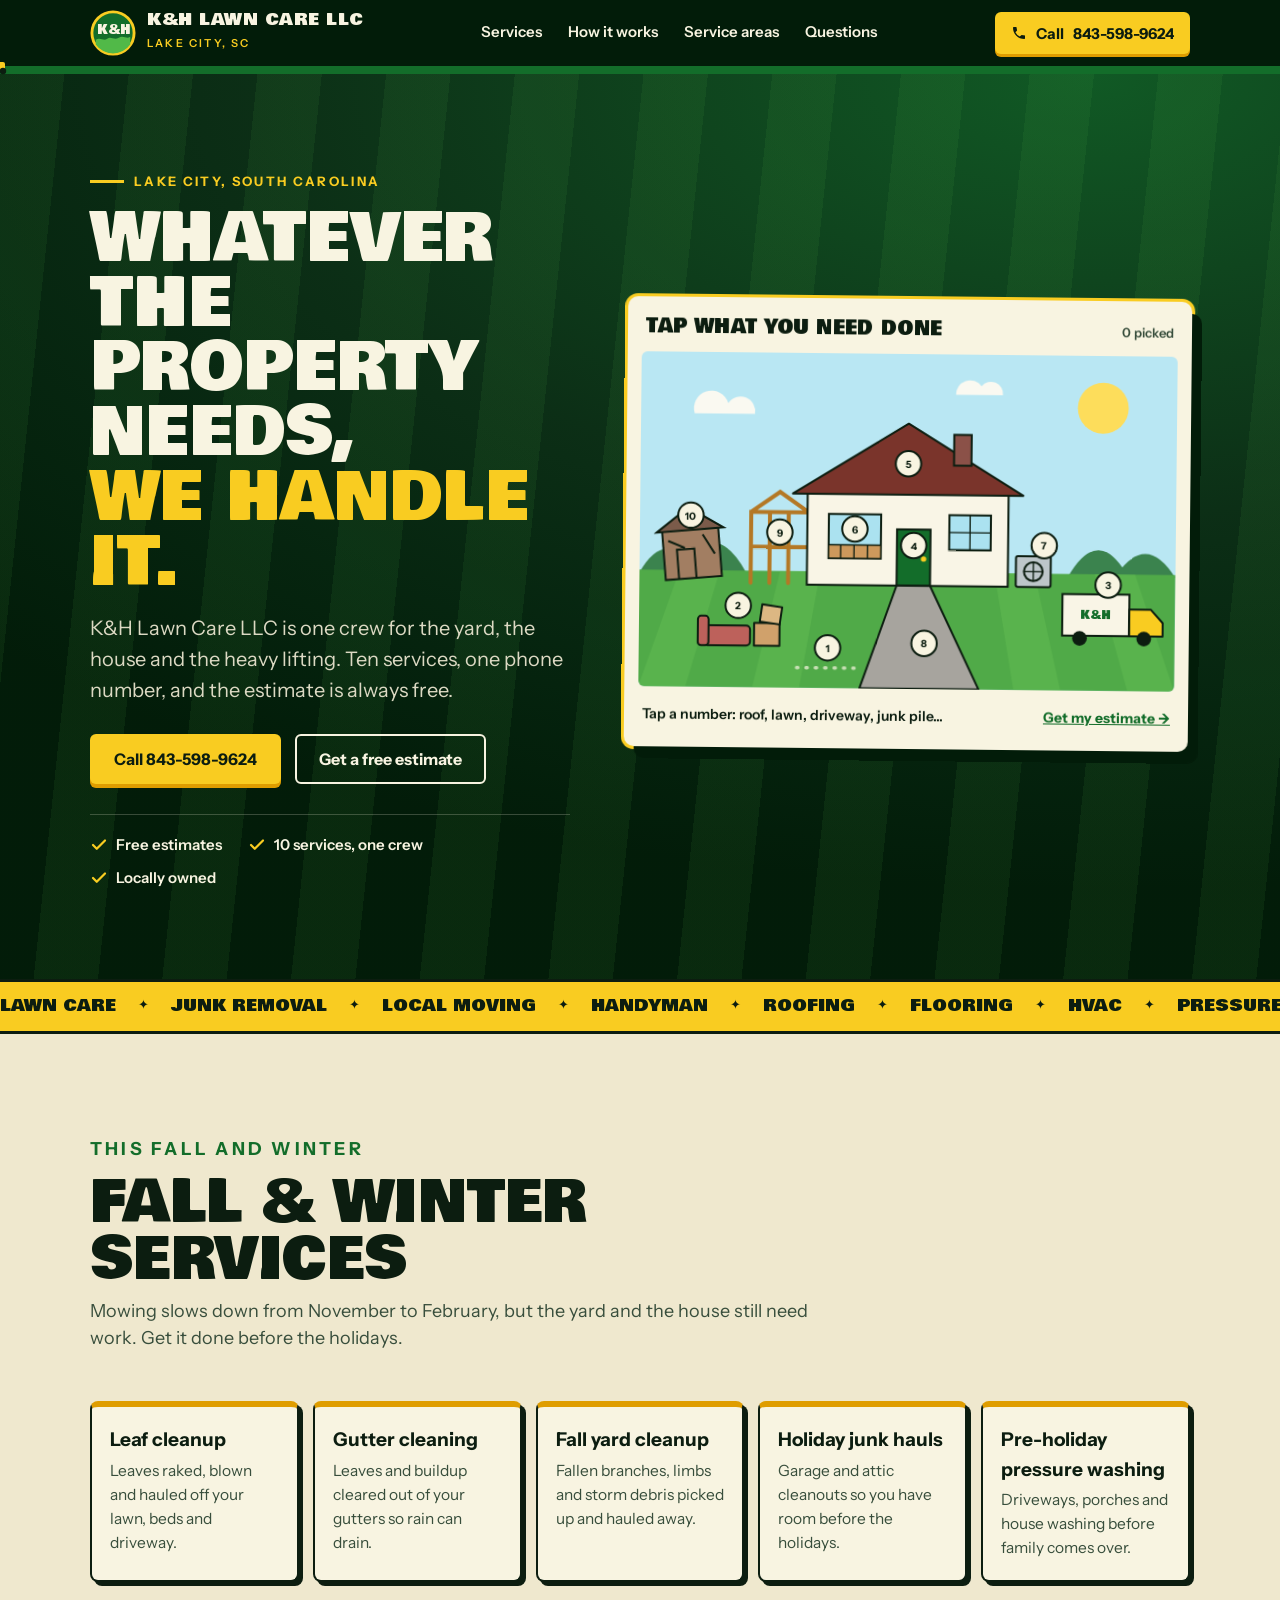
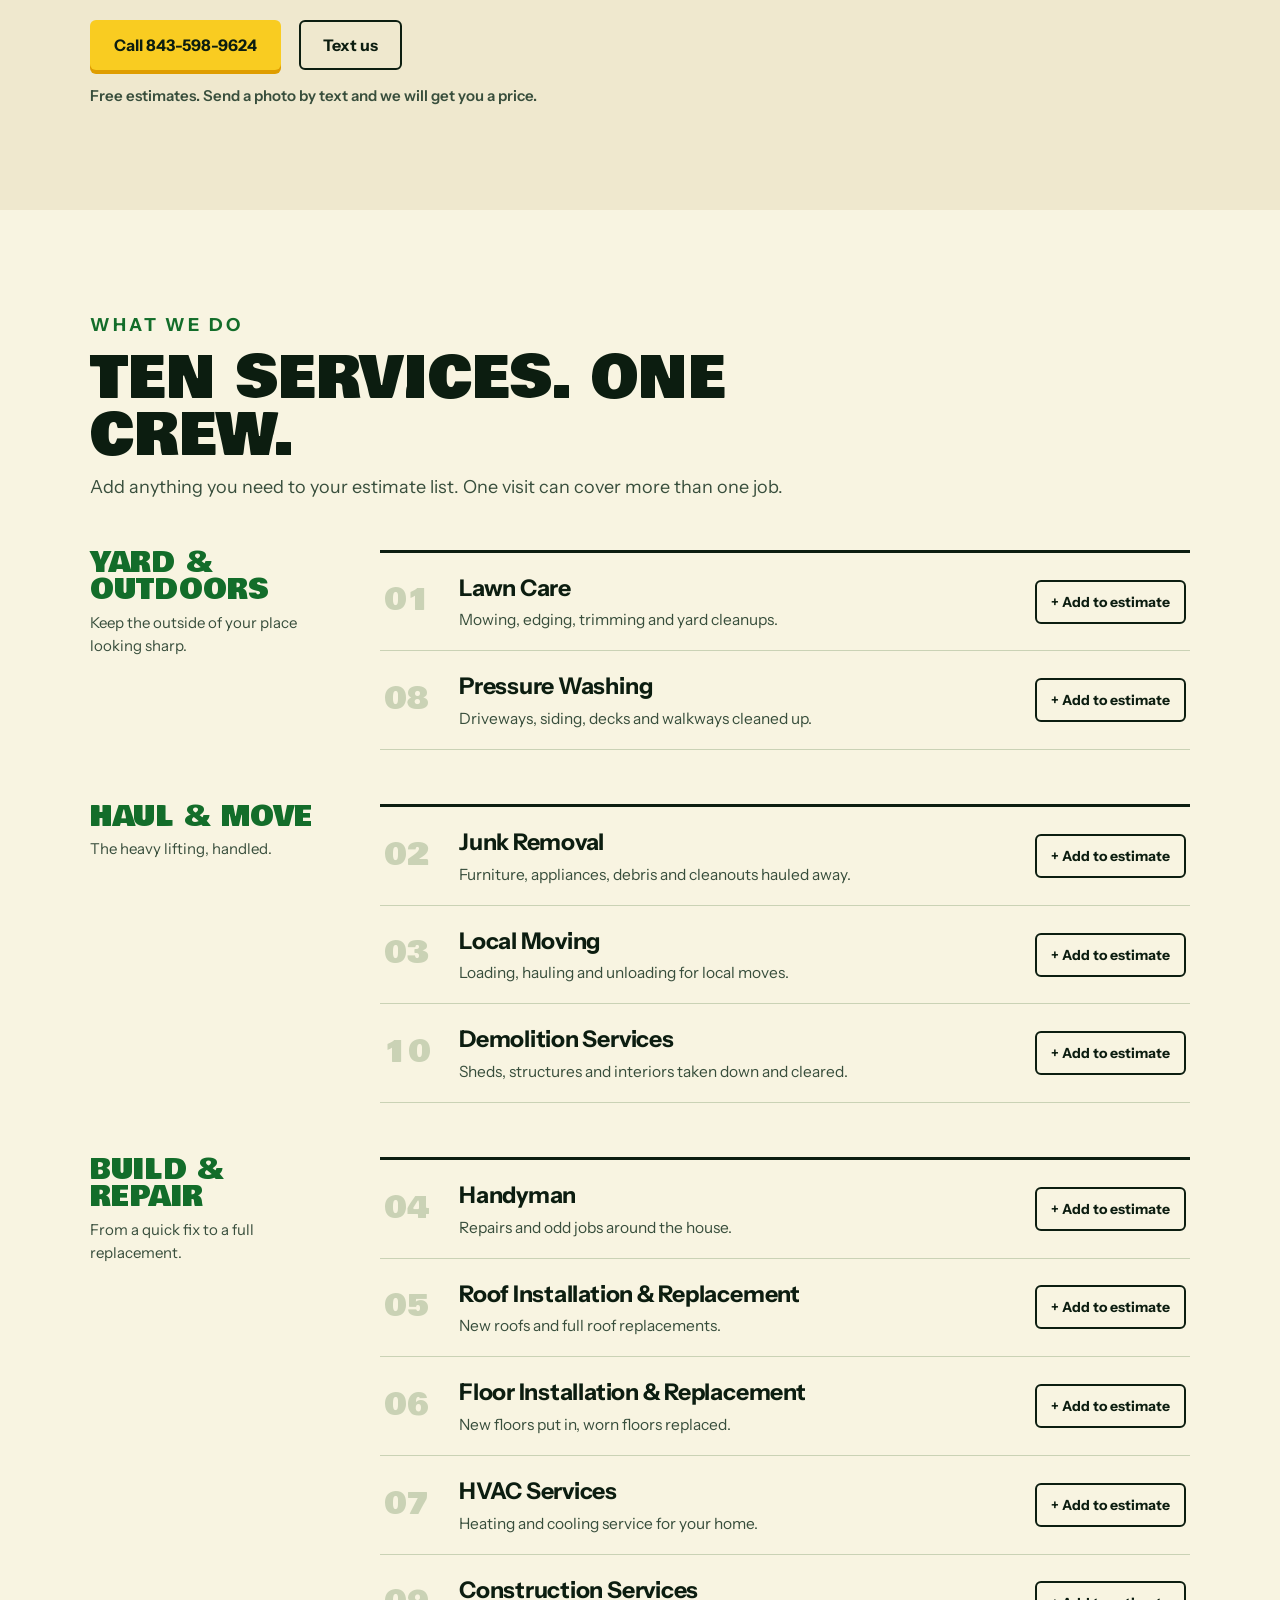
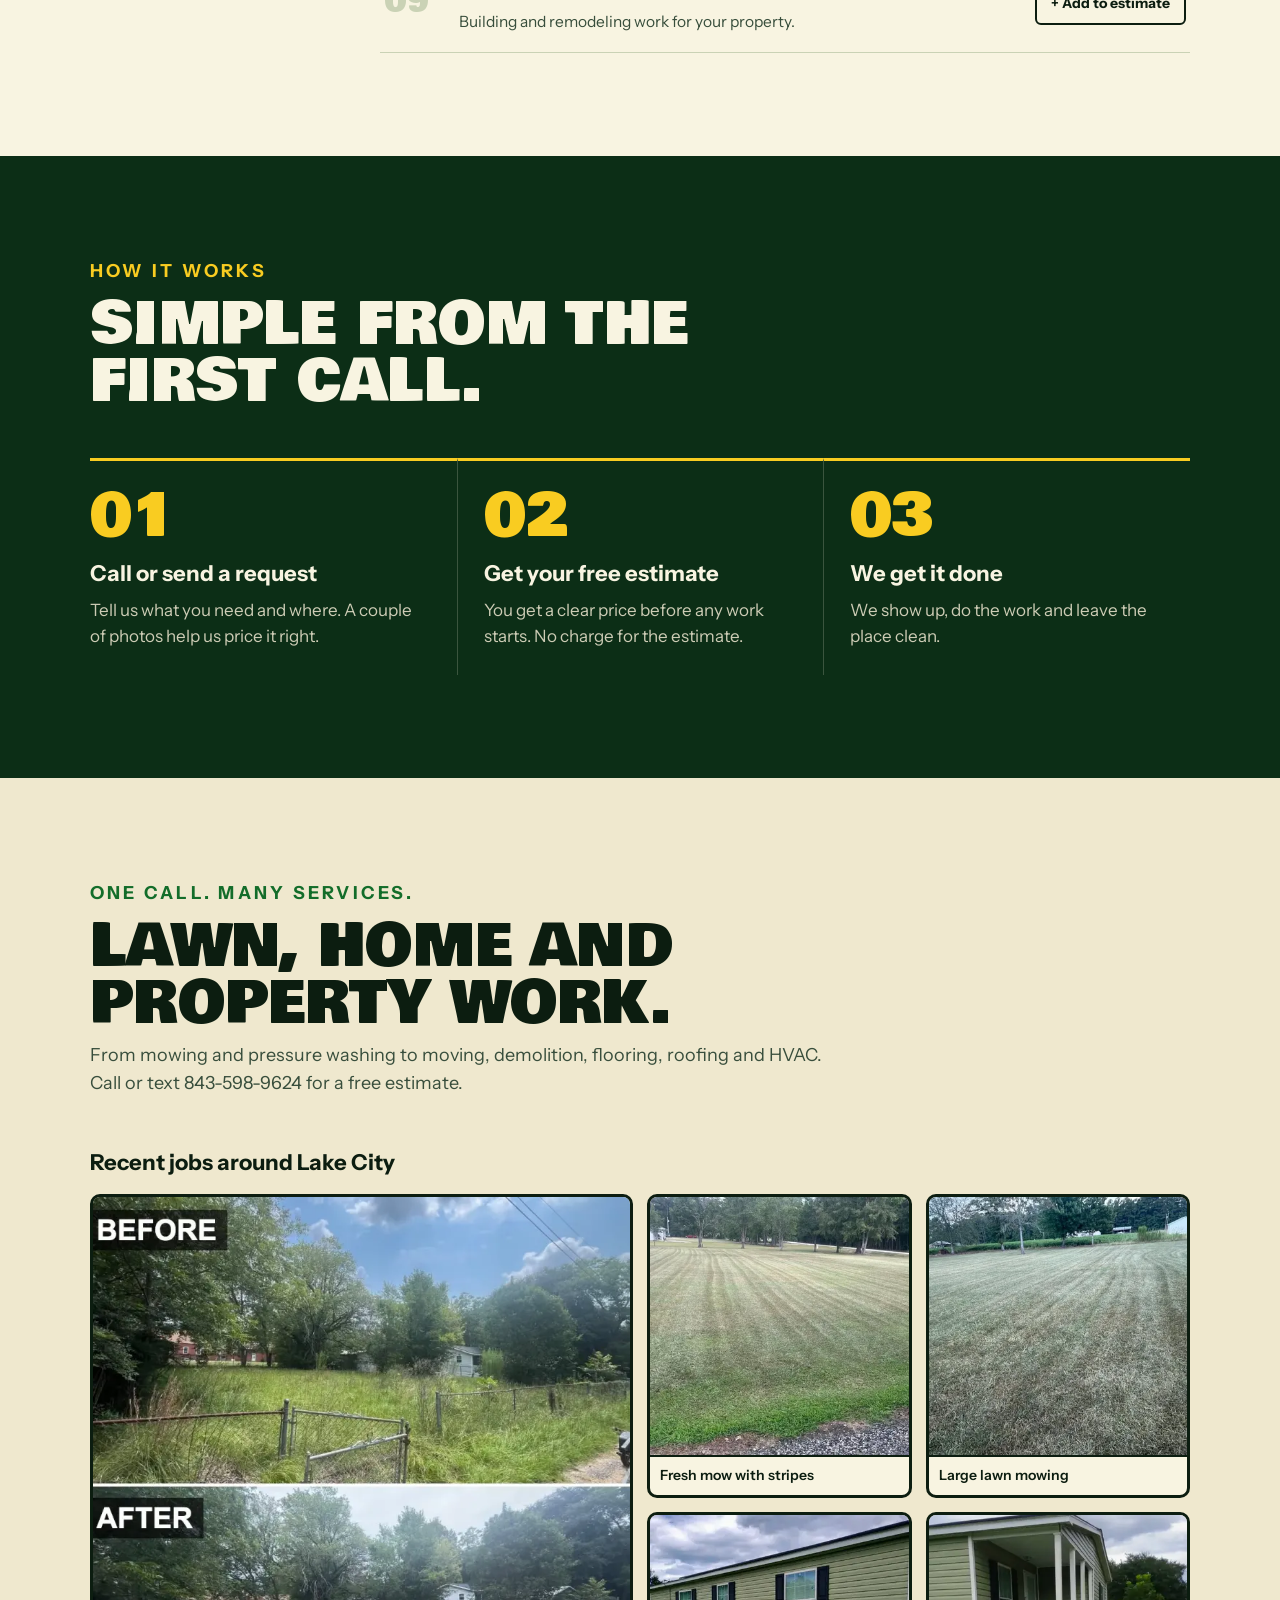
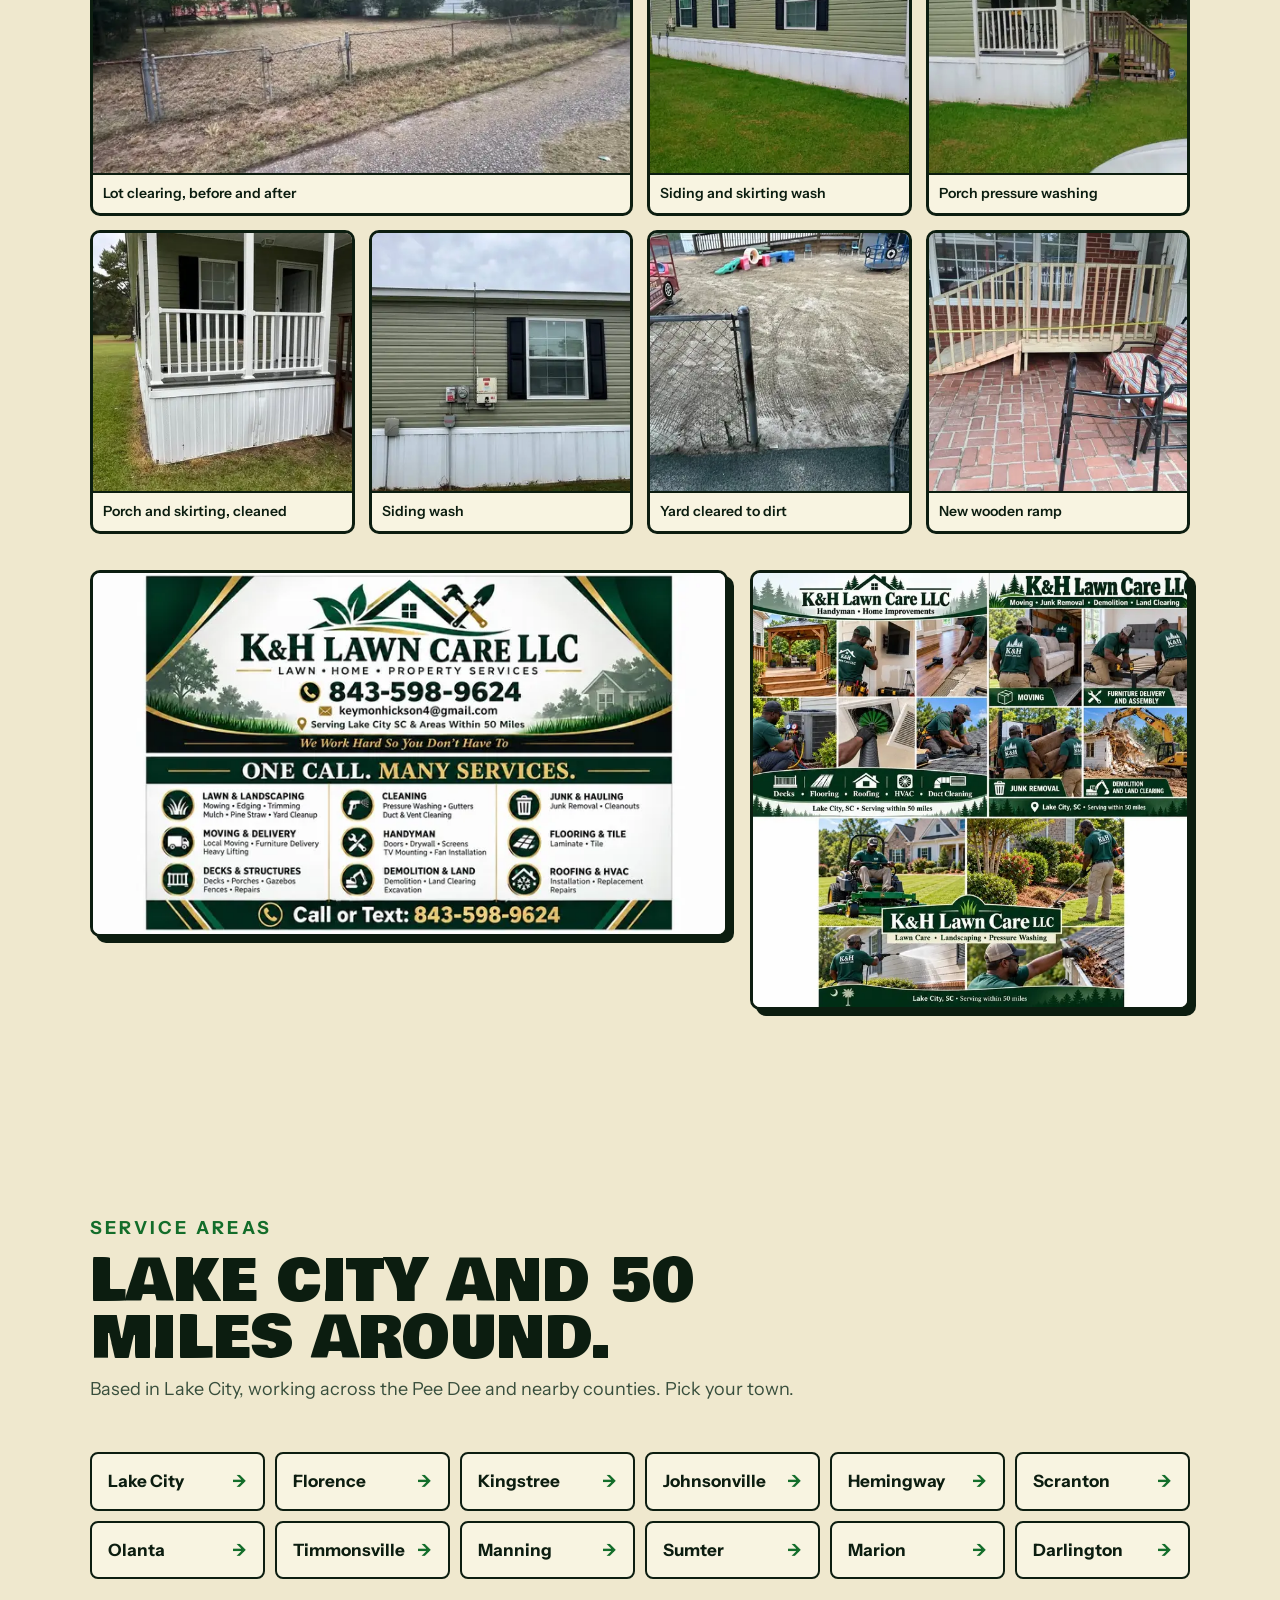
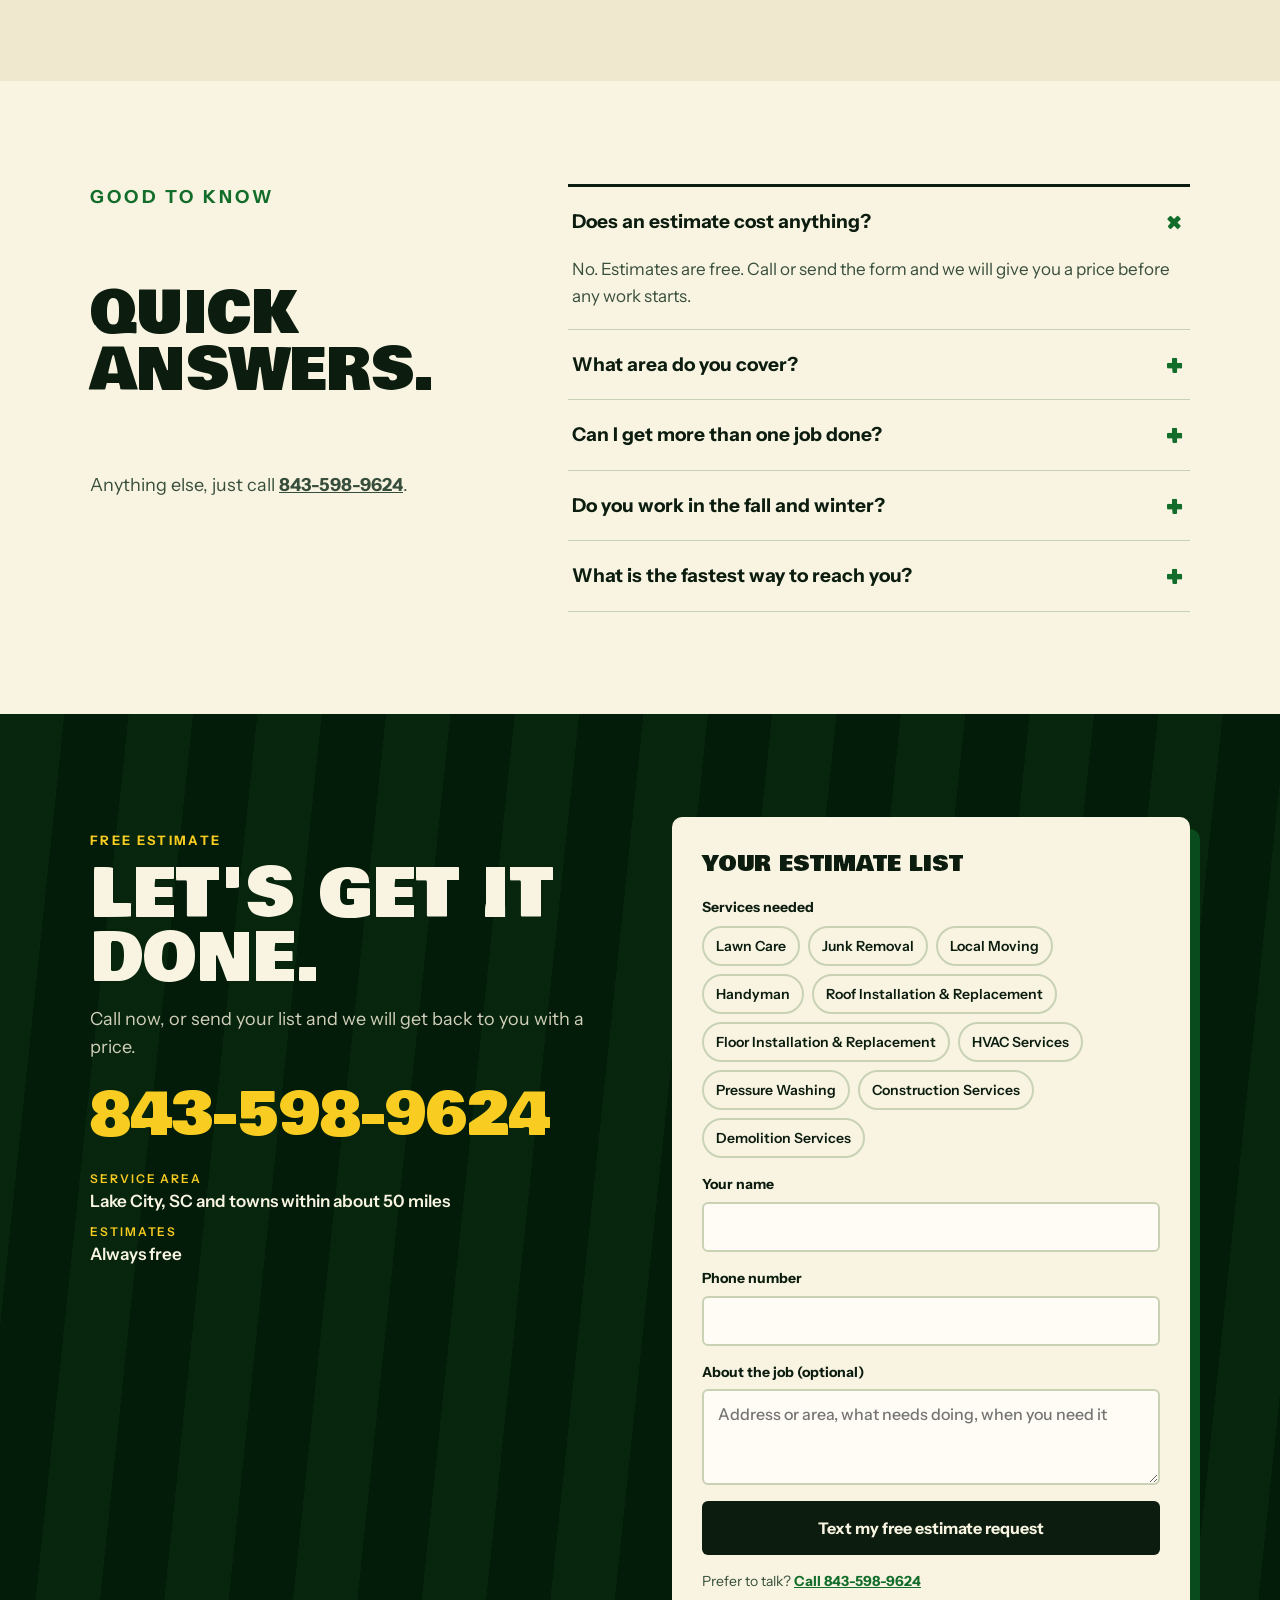
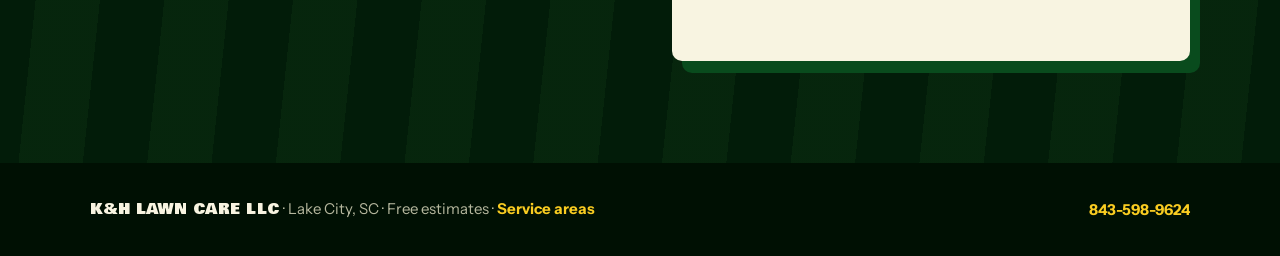
==== commit 7d541b52: "feat: add fall & winter services section and service anchors Adds a Fall & Winter Services section (" ====
--- a/index.html
+++ b/index.html
@@ -4,12 +4,12 @@
 <meta charset="utf-8">
 <meta name="viewport" content="width=device-width, initial-scale=1">
 <title>K&amp;H Lawn Care LLC | Lawn, Hauling, Home &amp; Property Services in Lake City, SC</title>
-<meta name="description" content="K&amp;H Lawn Care LLC in Lake City, SC: lawn care, junk removal, local moving, handyman, roofing, flooring, HVAC, pressure washing, construction and demolition. Free estimates. Call 843-598-9624.">
+<meta name="description" content="K&amp;H Lawn Care LLC, Lake City, SC: leaf cleanup, gutter cleaning, junk hauls, pressure washing, lawn care, handyman and more. Free estimates. Call 843-598-9624.">
 <meta property="og:title" content="K&amp;H Lawn Care LLC | Lake City, SC">
 <meta property="og:description" content="Ten services, one crew, free estimates. Call 843-598-9624.">
 <link rel="canonical" href="https://khlawncaresc.com/">
 <meta property="og:url" content="https://khlawncaresc.com/">
-<script src="assets/track.js"></script>
+<script src="assets/track.js?v=2"></script>
 <meta name="theme-color" content="#12351d">
 <link rel="preconnect" href="https://fonts.googleapis.com">
 <link rel="preconnect" href="https://fonts.gstatic.com" crossorigin>
@@ -23,7 +23,7 @@
       "@type": "HomeAndConstructionBusiness",
       "@id": "https://khlawncaresc.com/#business",
       "name": "K&H Lawn Care LLC",
-      "description": "Locally owned lawn care, junk removal, pressure washing, moving, handyman and home improvement company based in Lake City, South Carolina, serving towns within about 50 miles.",
+      "description": "Locally owned lawn care, junk removal, pressure washing, moving, handyman and home improvement company based in Lake City, South Carolina, serving towns within about 50 miles. In fall and winter: leaf cleanup, gutter cleaning, yard and storm debris cleanup, holiday junk hauls and cleanouts, and pre-holiday pressure washing.",
       "url": "https://khlawncaresc.com/",
       "telephone": "+1-843-598-9624",
       "address": {
@@ -167,6 +167,46 @@
               "@type": "Service",
               "name": "Construction Services",
               "description": "Building and remodeling work for your property."
+            }
+          },
+          {
+            "@type": "Offer",
+            "itemOffered": {
+              "@type": "Service",
+              "name": "Leaf Cleanup",
+              "description": "Leaves raked, blown and hauled off your lawn, beds and driveway."
+            }
+          },
+          {
+            "@type": "Offer",
+            "itemOffered": {
+              "@type": "Service",
+              "name": "Gutter Cleaning",
+              "description": "Leaves and buildup cleared out of your gutters so rain can drain."
+            }
+          },
+          {
+            "@type": "Offer",
+            "itemOffered": {
+              "@type": "Service",
+              "name": "Fall Yard Cleanup",
+              "description": "Fallen branches, limbs and storm debris picked up and hauled away."
+            }
+          },
+          {
+            "@type": "Offer",
+            "itemOffered": {
+              "@type": "Service",
+              "name": "Holiday Junk Hauls & Cleanouts",
+              "description": "Garage and attic cleanouts and junk hauled off before the holidays."
+            }
+          },
+          {
+            "@type": "Offer",
+            "itemOffered": {
+              "@type": "Service",
+              "name": "Pre-Holiday Pressure Washing",
+              "description": "Driveways, porches and house washing before family comes over."
             }
           }
         ]
@@ -198,6 +238,14 @@
           "acceptedAnswer": {
             "@type": "Answer",
             "text": "Yes. Pick every service you need and we will price it all in one estimate."
+          }
+        },
+        {
+          "@type": "Question",
+          "name": "Do you work in the fall and winter?",
+          "acceptedAnswer": {
+            "@type": "Answer",
+            "text": "Yes. When mowing slows down, we still do leaf cleanup, gutter cleaning, yard and storm debris cleanup, junk hauls and cleanouts, and pressure washing."
           }
         },
         {
@@ -351,10 +399,32 @@
 
   <div class="ticker" aria-hidden="true">
     <div>
-      <span>Lawn Care</span><span>Junk Removal</span><span>Local Moving</span><span>Handyman</span><span>Roofing</span><span>Flooring</span><span>HVAC</span><span>Pressure Washing</span><span>Construction</span><span>Demolition</span><span>Free Estimates</span>
-      <span>Lawn Care</span><span>Junk Removal</span><span>Local Moving</span><span>Handyman</span><span>Roofing</span><span>Flooring</span><span>HVAC</span><span>Pressure Washing</span><span>Construction</span><span>Demolition</span><span>Free Estimates</span>
+      <span>Lawn Care</span><span>Junk Removal</span><span>Local Moving</span><span>Handyman</span><span>Roofing</span><span>Flooring</span><span>HVAC</span><span>Pressure Washing</span><span>Construction</span><span>Demolition</span><span>Leaf Cleanup</span><span>Gutter Cleaning</span><span>Free Estimates</span>
+      <span>Lawn Care</span><span>Junk Removal</span><span>Local Moving</span><span>Handyman</span><span>Roofing</span><span>Flooring</span><span>HVAC</span><span>Pressure Washing</span><span>Construction</span><span>Demolition</span><span>Leaf Cleanup</span><span>Gutter Cleaning</span><span>Free Estimates</span>
     </div>
   </div>
+
+  <section id="fall-services" class="fall">
+    <div class="wrap">
+      <div class="sec-head reveal">
+        <p class="eyebrow">This fall and winter</p>
+        <h2 class="display">Fall &amp; Winter Services</h2>
+        <p>Mowing slows down from November to February, but the yard and the house still need work. Get it done before the holidays.</p>
+      </div>
+      <ul class="fall-grid reveal">
+        <li id="leaf-cleanup"><h3>Leaf cleanup</h3><p>Leaves raked, blown and hauled off your lawn, beds and driveway.</p></li>
+        <li id="gutter-cleaning"><h3>Gutter cleaning</h3><p>Leaves and buildup cleared out of your gutters so rain can drain.</p></li>
+        <li id="fall-yard-cleanup"><h3>Fall yard cleanup</h3><p>Fallen branches, limbs and storm debris picked up and hauled away.</p></li>
+        <li id="holiday-cleanouts"><h3>Holiday junk hauls</h3><p>Garage and attic cleanouts so you have room before the holidays.</p></li>
+        <li id="holiday-pressure-washing"><h3>Pre-holiday pressure washing</h3><p>Driveways, porches and house washing before family comes over.</p></li>
+      </ul>
+      <div class="fall-cta reveal">
+        <a class="btn btn-gold" href="tel:+18435989624">Call 843-598-9624</a>
+        <a class="btn btn-line" href="sms:+18435989624">Text us</a>
+        <p>Free estimates. Send a photo by text and we will get you a price.</p>
+      </div>
+    </div>
+  </section>
 
   <section id="services">
     <div class="wrap">
@@ -450,6 +520,10 @@
         <details>
           <summary>Can I get more than one job done?</summary>
           <p>Yes. Pick every service you need on this page and we will price it all in one estimate.</p>
+        </details>
+        <details>
+          <summary>Do you work in the fall and winter?</summary>
+          <p>Yes. When mowing slows down, we still do leaf cleanup, gutter cleaning, yard and storm debris cleanup, junk hauls and cleanouts, and pressure washing.</p>
         </details>
         <details>
           <summary>What is the fastest way to reach you?</summary>
@@ -510,20 +584,20 @@
   document.documentElement.classList.add('js');
   const GROUPS = [
     { title: 'Yard & outdoors', blurb: 'Keep the outside of your place looking sharp.', items: [
-      { id: 'lawn', name: 'Lawn Care', text: 'Mowing, edging, trimming and yard cleanups.' },
-      { id: 'washing', name: 'Pressure Washing', text: 'Driveways, siding, decks and walkways cleaned up.' },
+      { id: 'lawn', anchor: 'lawn-care', name: 'Lawn Care', text: 'Mowing, edging, trimming and yard cleanups.' },
+      { id: 'washing', anchor: 'pressure-washing', name: 'Pressure Washing', text: 'Driveways, siding, decks and walkways cleaned up.' },
     ] },
     { title: 'Haul & move', blurb: 'The heavy lifting, handled.', items: [
-      { id: 'junk', name: 'Junk Removal', text: 'Furniture, appliances, debris and cleanouts hauled away.' },
-      { id: 'moving', name: 'Local Moving', text: 'Loading, hauling and unloading for local moves.' },
-      { id: 'demolition', name: 'Demolition Services', text: 'Sheds, structures and interiors taken down and cleared.' },
+      { id: 'junk', anchor: 'junk-removal', name: 'Junk Removal', text: 'Furniture, appliances, debris and cleanouts hauled away.' },
+      { id: 'moving', anchor: 'local-moving', name: 'Local Moving', text: 'Loading, hauling and unloading for local moves.' },
+      { id: 'demolition', anchor: 'demolition', name: 'Demolition Services', text: 'Sheds, structures and interiors taken down and cleared.' },
     ] },
     { title: 'Build & repair', blurb: 'From a quick fix to a full replacement.', items: [
-      { id: 'handyman', name: 'Handyman', text: 'Repairs and odd jobs around the house.' },
-      { id: 'roof', name: 'Roof Installation & Replacement', text: 'New roofs and full roof replacements.' },
-      { id: 'flooring', name: 'Floor Installation & Replacement', text: 'New floors put in, worn floors replaced.' },
-      { id: 'hvac', name: 'HVAC Services', text: 'Heating and cooling service for your home.' },
-      { id: 'construction', name: 'Construction Services', text: 'Building and remodeling work for your property.' },
+      { id: 'handyman', anchor: 'handyman', name: 'Handyman', text: 'Repairs and odd jobs around the house.' },
+      { id: 'roof', anchor: 'roofing', name: 'Roof Installation & Replacement', text: 'New roofs and full roof replacements.' },
+      { id: 'flooring', anchor: 'flooring', name: 'Floor Installation & Replacement', text: 'New floors put in, worn floors replaced.' },
+      { id: 'hvac', anchor: 'hvac', name: 'HVAC Services', text: 'Heating and cooling service for your home.' },
+      { id: 'construction', anchor: 'construction', name: 'Construction Services', text: 'Building and remodeling work for your property.' },
     ] },
   ];
   const ORDER = ['lawn', 'junk', 'moving', 'handyman', 'roof', 'flooring', 'hvac', 'washing', 'construction', 'demolition'];
@@ -538,7 +612,7 @@
     <div class="group reveal">
       <header><h3 class="display">${g.title}</h3><p>${g.blurb}</p></header>
       <ul class="rows">${g.items.map((s) => `
-        <li class="row" data-row="${s.id}">
+        <li class="row" id="${s.anchor}" data-row="${s.id}">
           <span class="num" aria-hidden="true">${pad(ORDER.indexOf(s.id) + 1)}</span>
           <div><h4>${s.name}</h4><p>${s.text}</p></div>
           <button class="add" type="button" data-id="${s.id}" aria-pressed="false">+ Add to estimate</button>
--- a/assets/site.css
+++ b/assets/site.css
@@ -1180,3 +1180,55 @@
   font-weight: 600;
   border-top: 2px solid var(--ink);
 }
+/* Fall & winter services */
+.fall {
+  background: var(--cream-2);
+}
+.fall-grid {
+  list-style: none;
+  margin: 0;
+  padding: 0;
+  display: grid;
+  gap: 14px;
+  grid-template-columns: repeat(auto-fill, minmax(min(100%, 200px), 1fr));
+}
+.fall-grid li {
+  padding: 18px 18px 20px;
+  border: 2px solid var(--ink);
+  border-top: 6px solid var(--gold-deep);
+  border-radius: 8px;
+  background: var(--cream);
+  box-shadow: 4px 4px 0 var(--ink);
+}
+.fall-grid h3 {
+  margin: 0 0 4px;
+  font-size: 19px;
+  font-weight: 700;
+}
+.fall-grid p {
+  margin: 0;
+  color: var(--ink-soft);
+  font-size: 15.5px;
+}
+.fall-cta {
+  display: flex;
+  flex-wrap: wrap;
+  align-items: center;
+  gap: 14px 18px;
+  margin-top: clamp(26px, 4vw, 38px);
+}
+.fall-cta .btn-line {
+  border-color: var(--ink);
+  color: var(--ink);
+}
+.fall-cta .btn-line:hover {
+  background: var(--ink);
+  color: var(--cream);
+}
+.fall-cta p {
+  margin: 0;
+  flex-basis: 100%;
+  color: var(--ink-soft);
+  font-size: 15px;
+  font-weight: 600;
+}
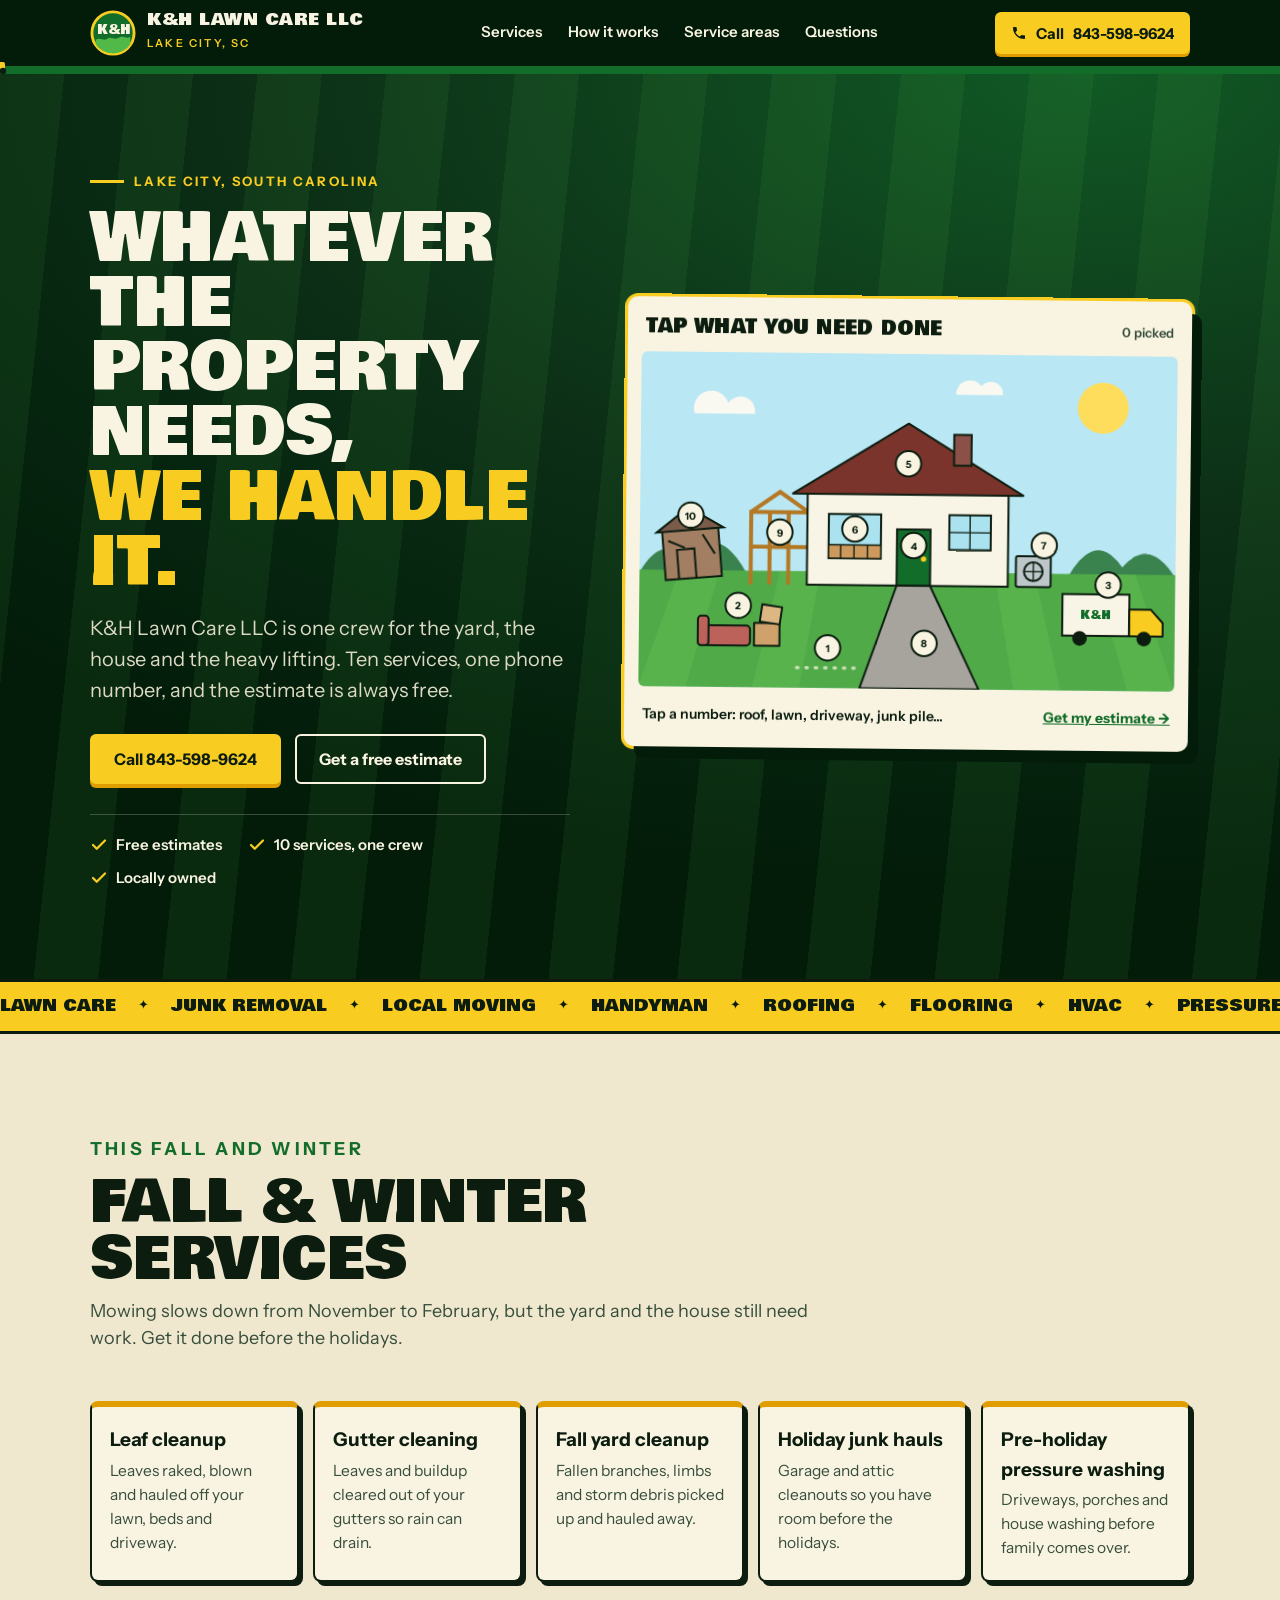
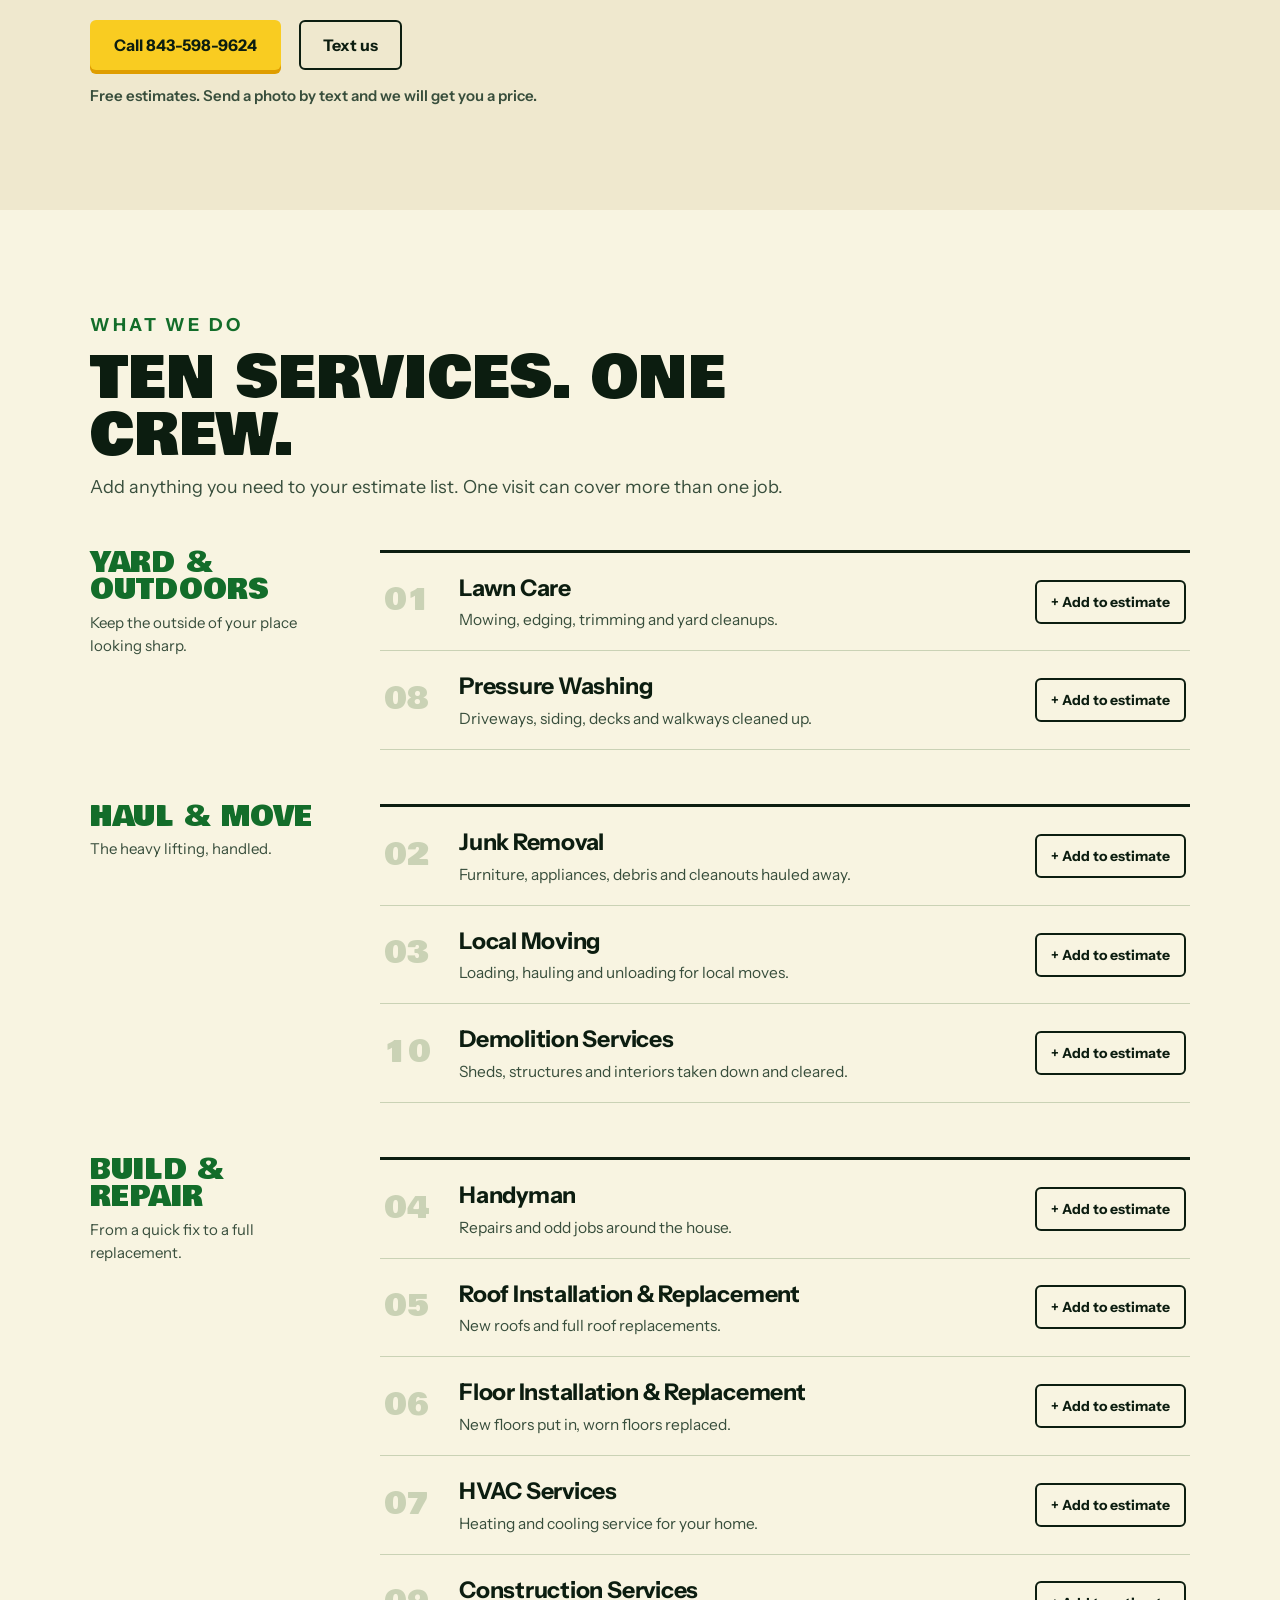
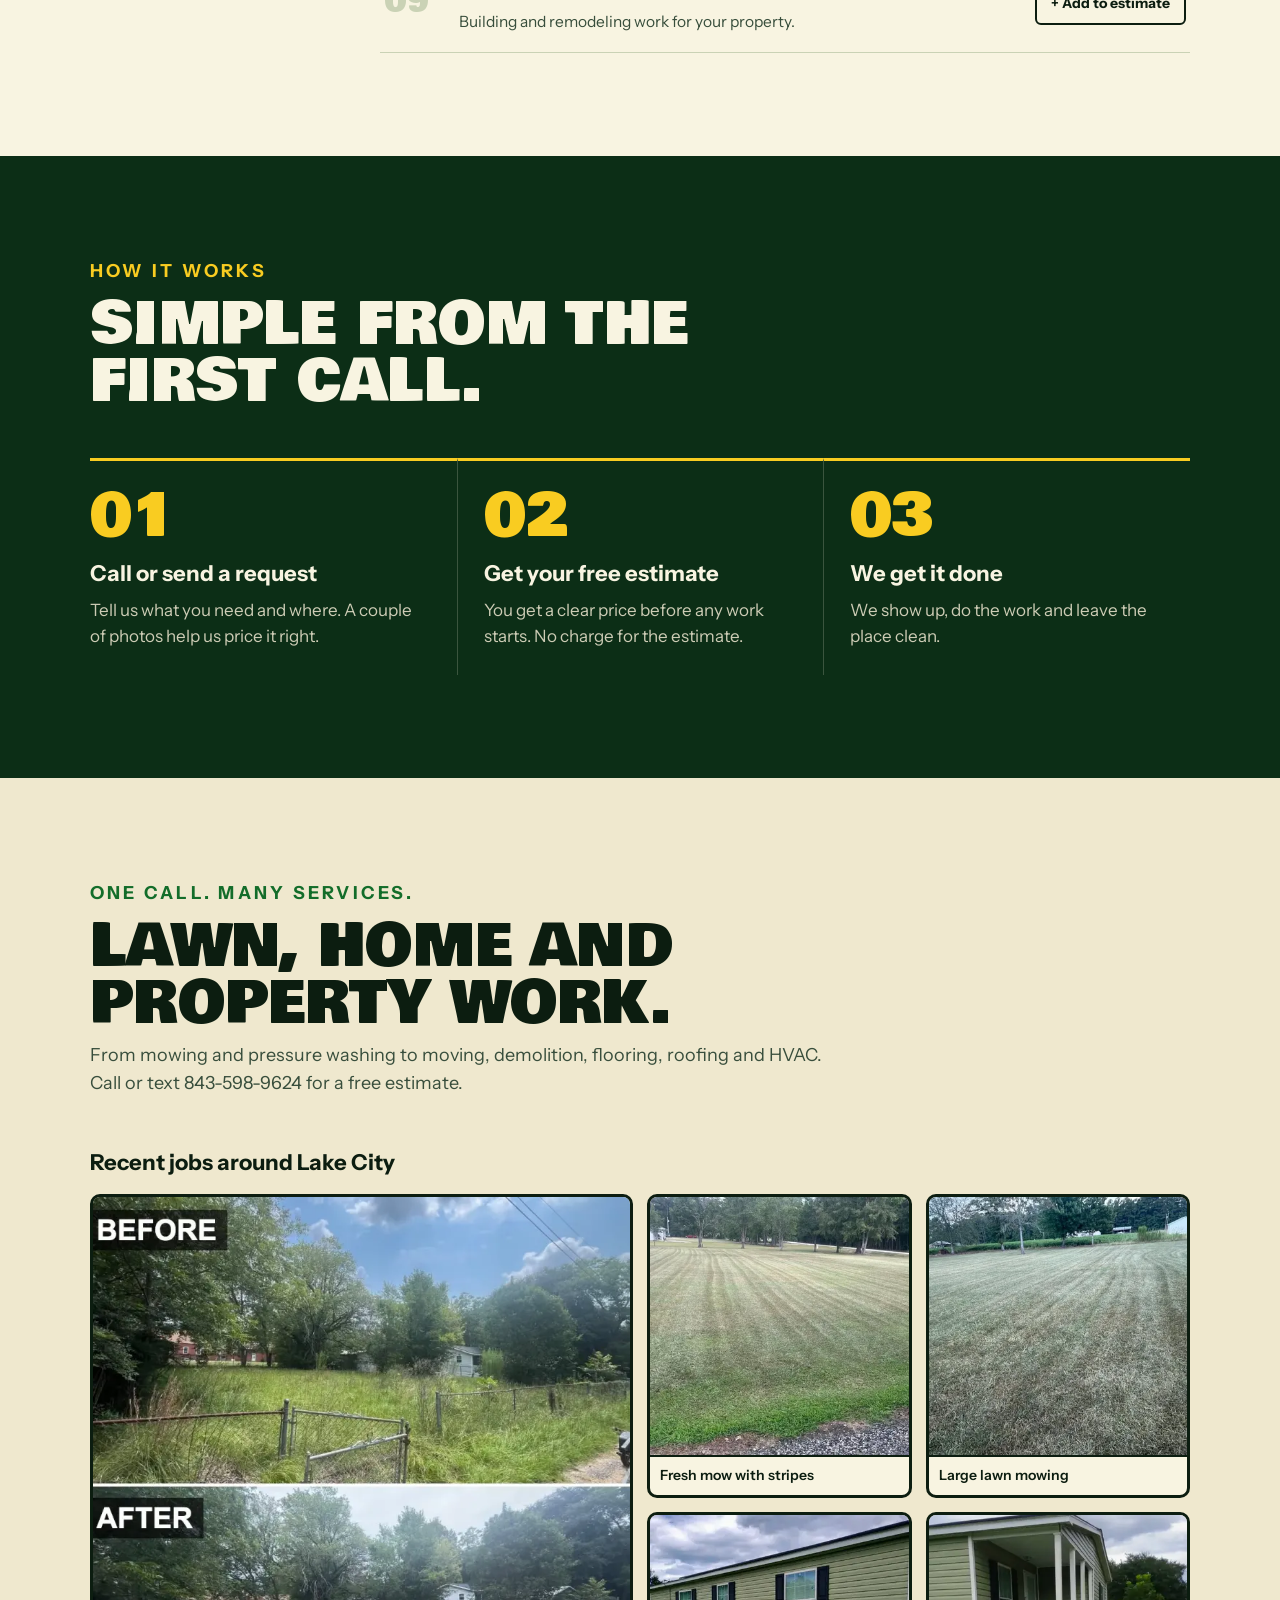
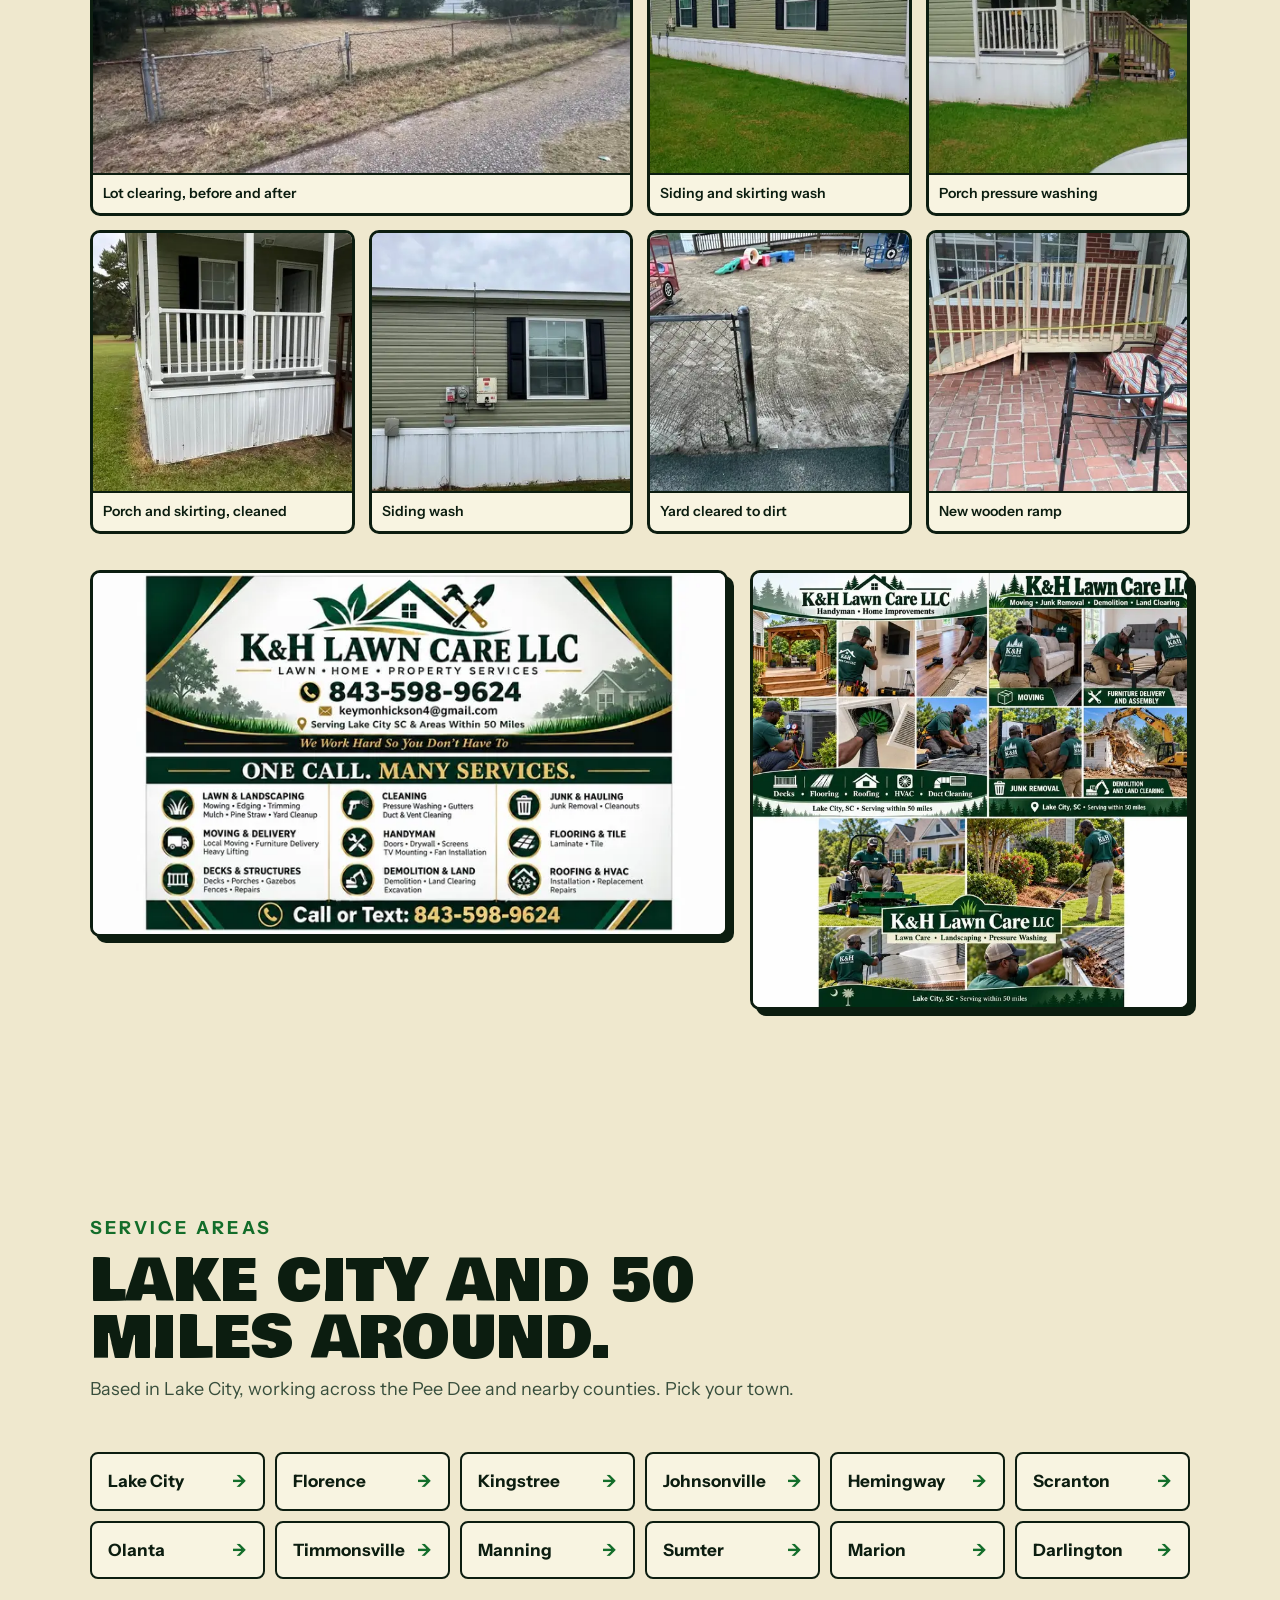
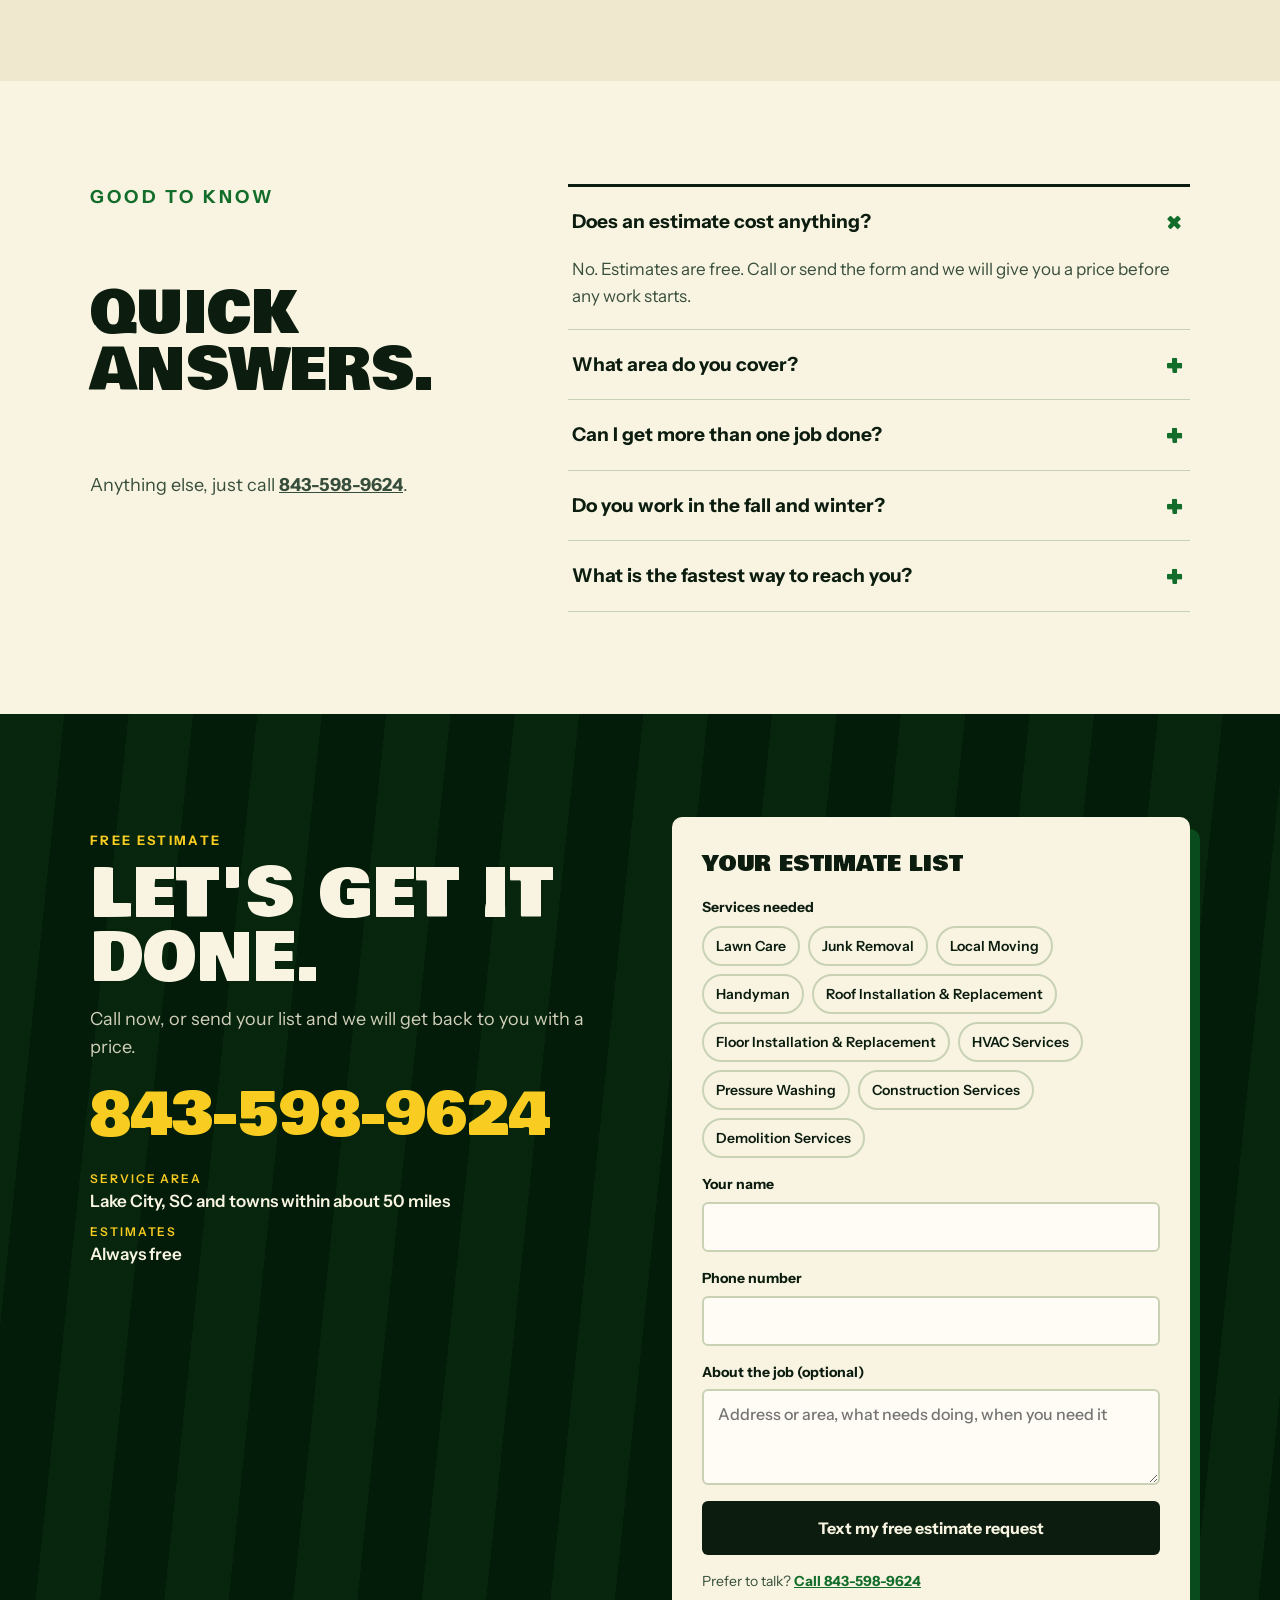
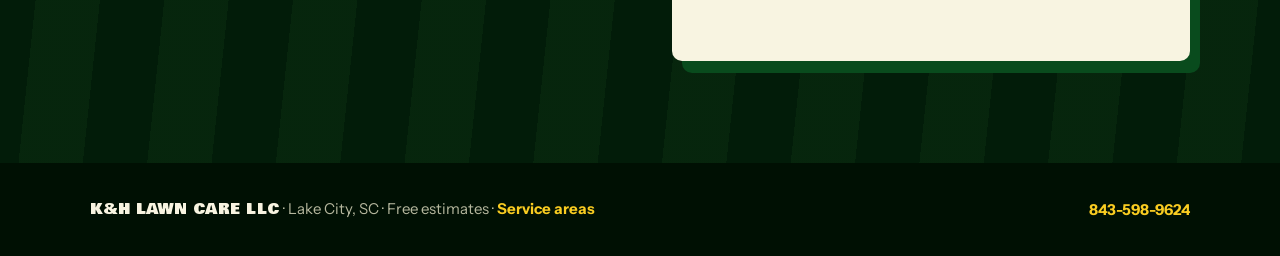
==== commit 72dab153: "fix: send website phone taps to the new Google Ads 'Website phone tap' conversion The old call-click" ====
--- a/index.html
+++ b/index.html
@@ -9,7 +9,7 @@
 <meta property="og:description" content="Ten services, one crew, free estimates. Call 843-598-9624.">
 <link rel="canonical" href="https://khlawncaresc.com/">
 <meta property="og:url" content="https://khlawncaresc.com/">
-<script src="assets/track.js?v=2"></script>
+<script src="assets/track.js?v=3"></script>
 <meta name="theme-color" content="#12351d">
 <link rel="preconnect" href="https://fonts.googleapis.com">
 <link rel="preconnect" href="https://fonts.gstatic.com" crossorigin>
